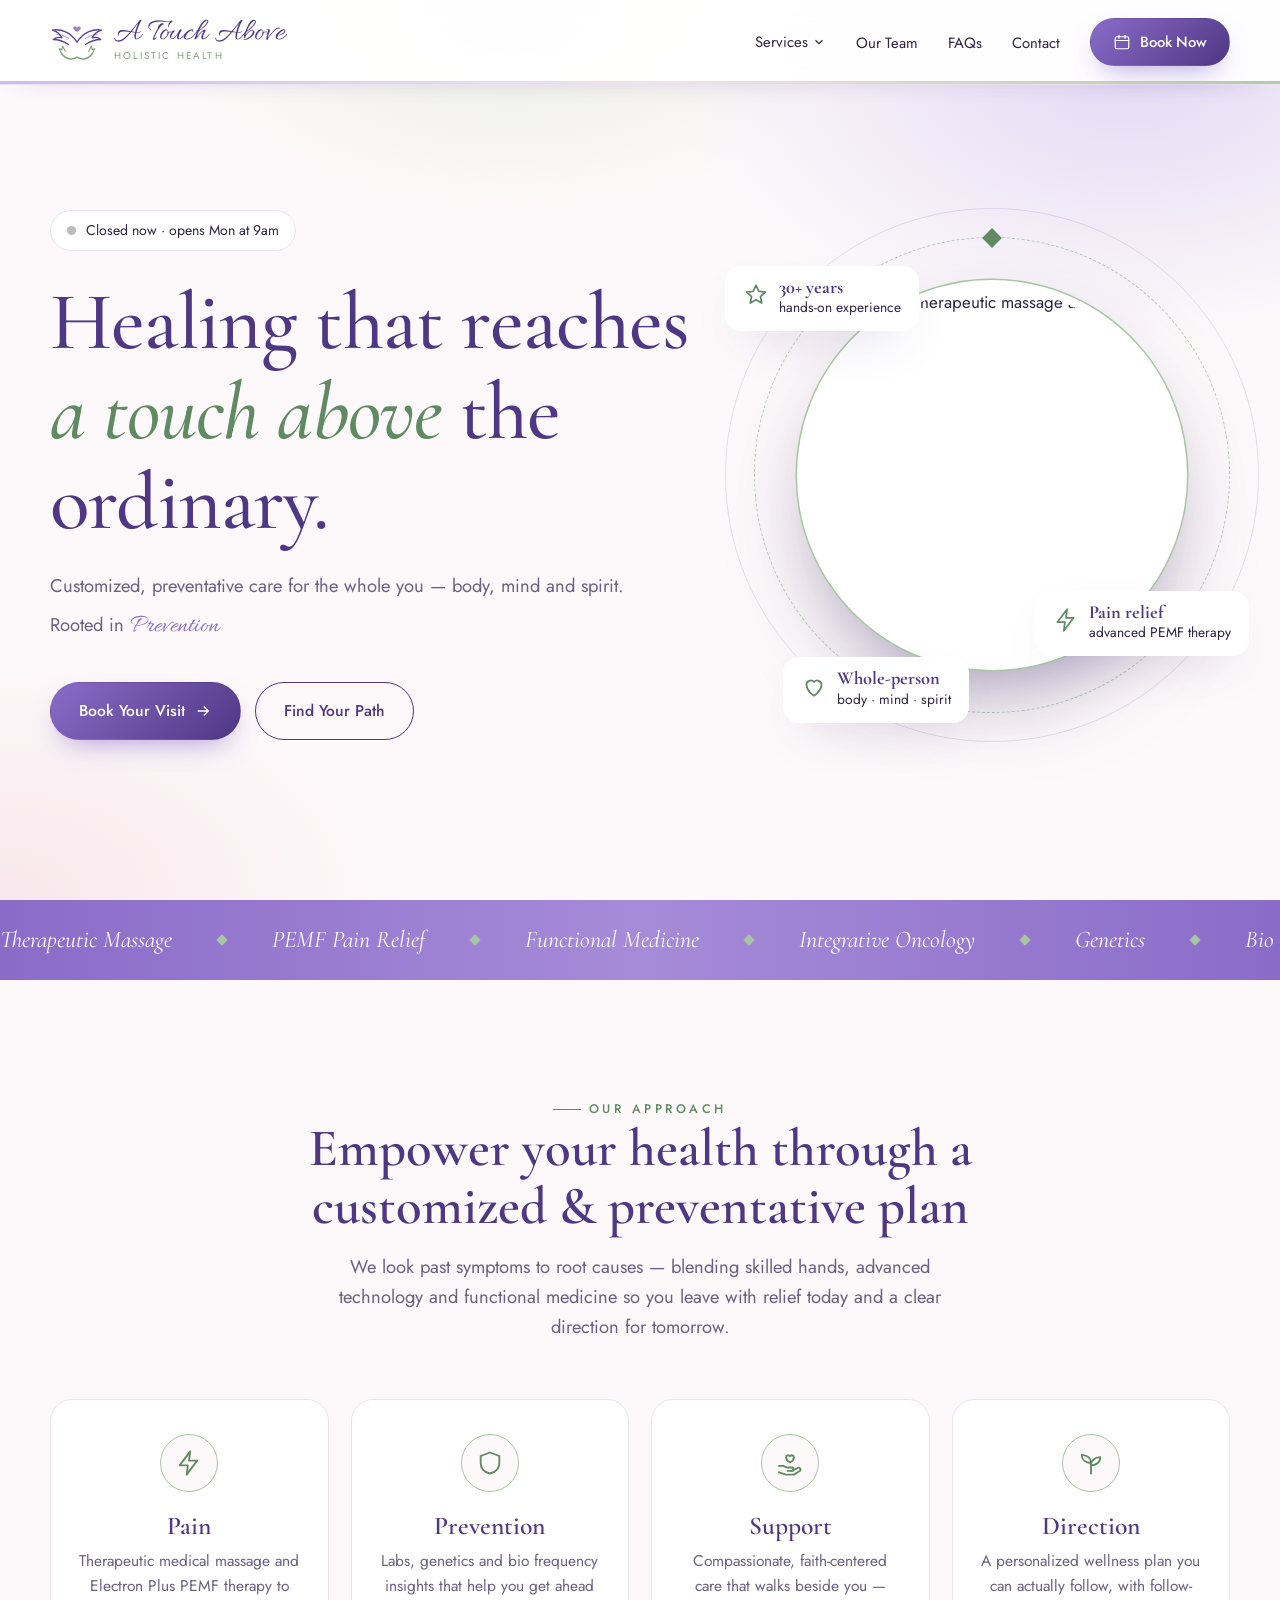
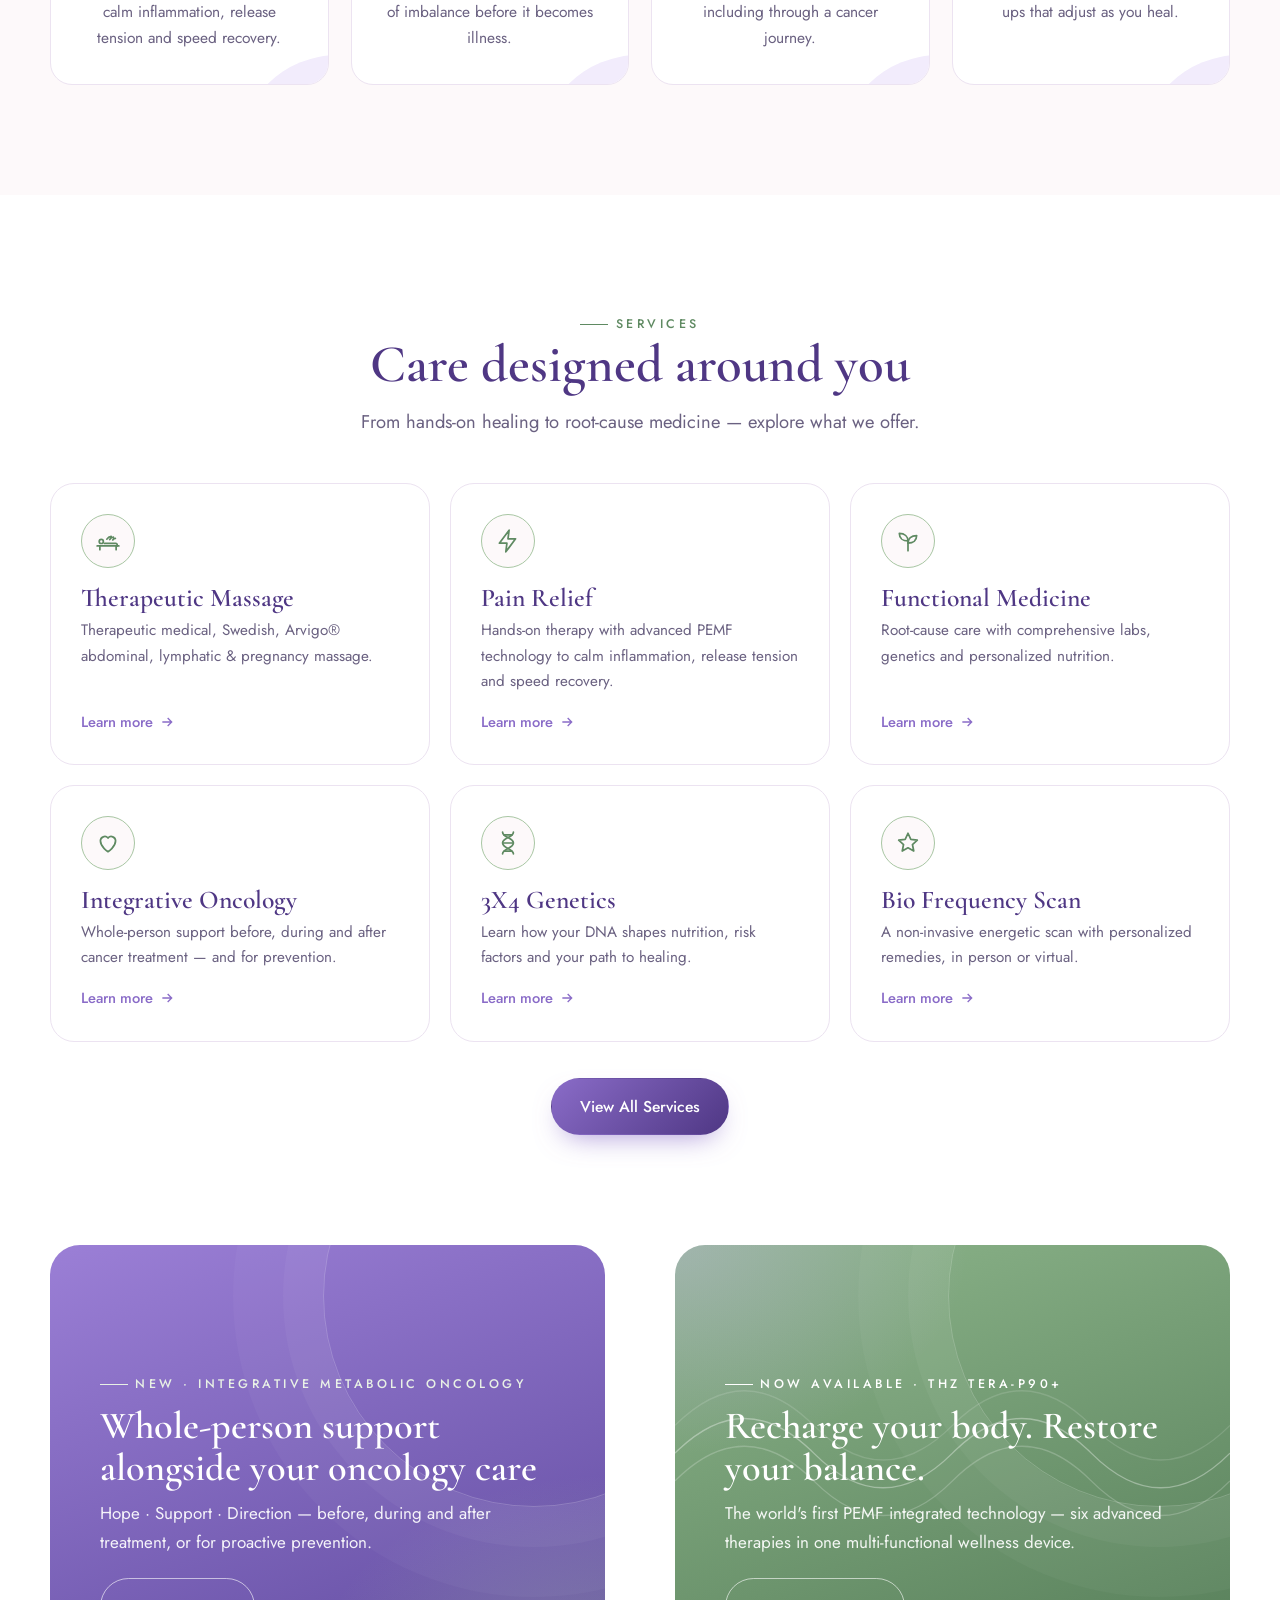
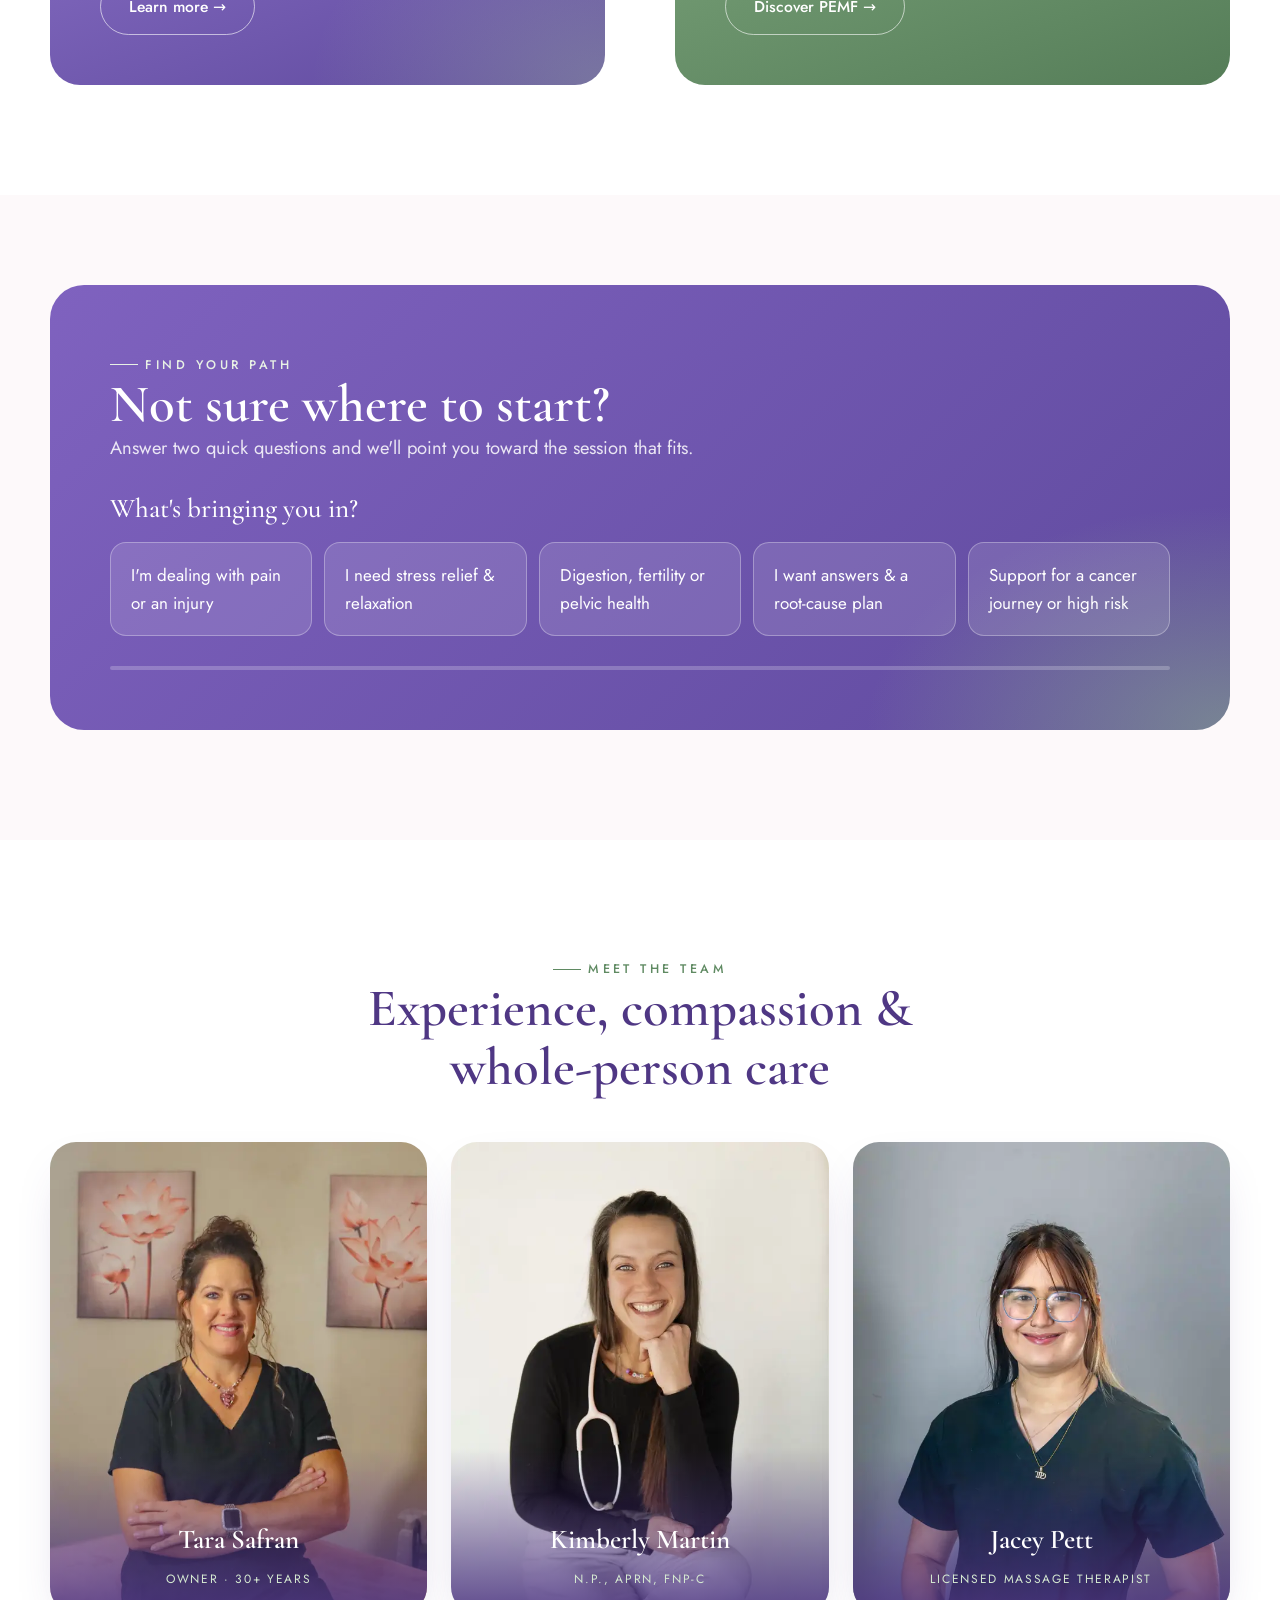
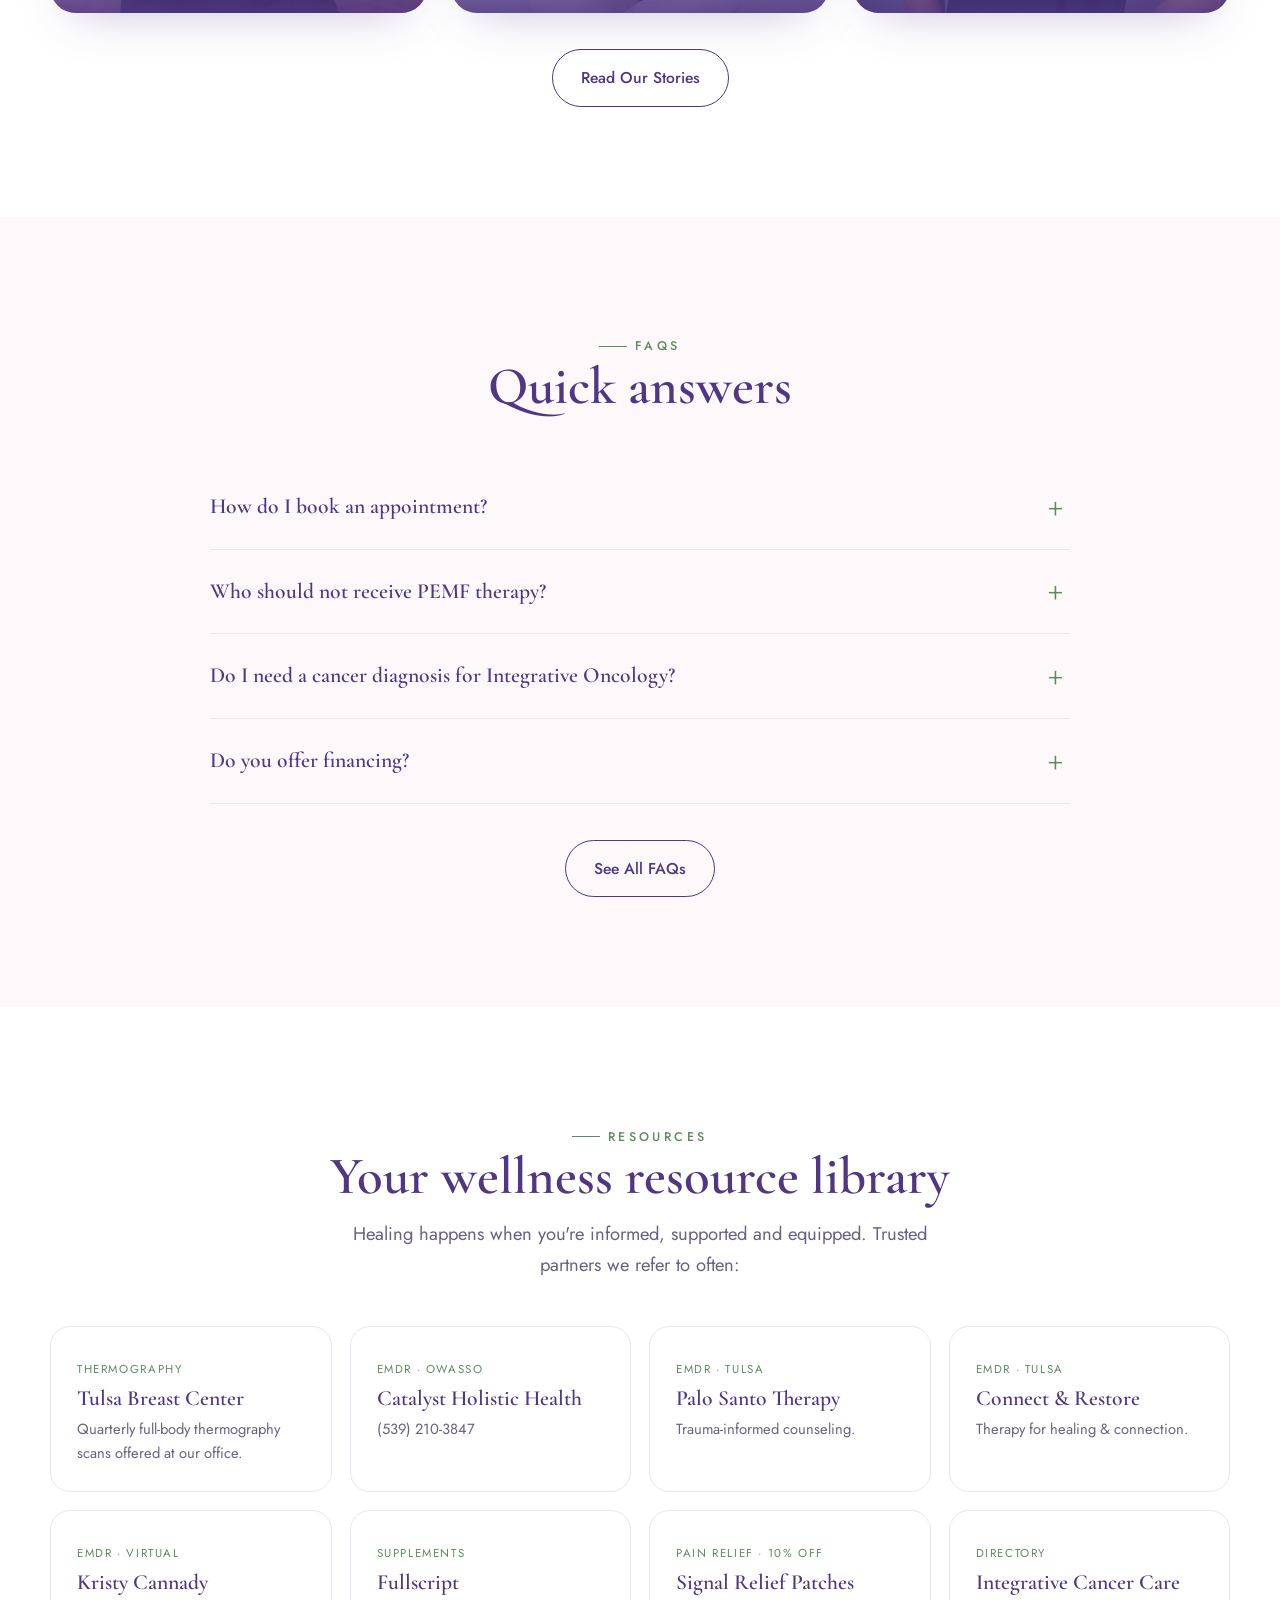
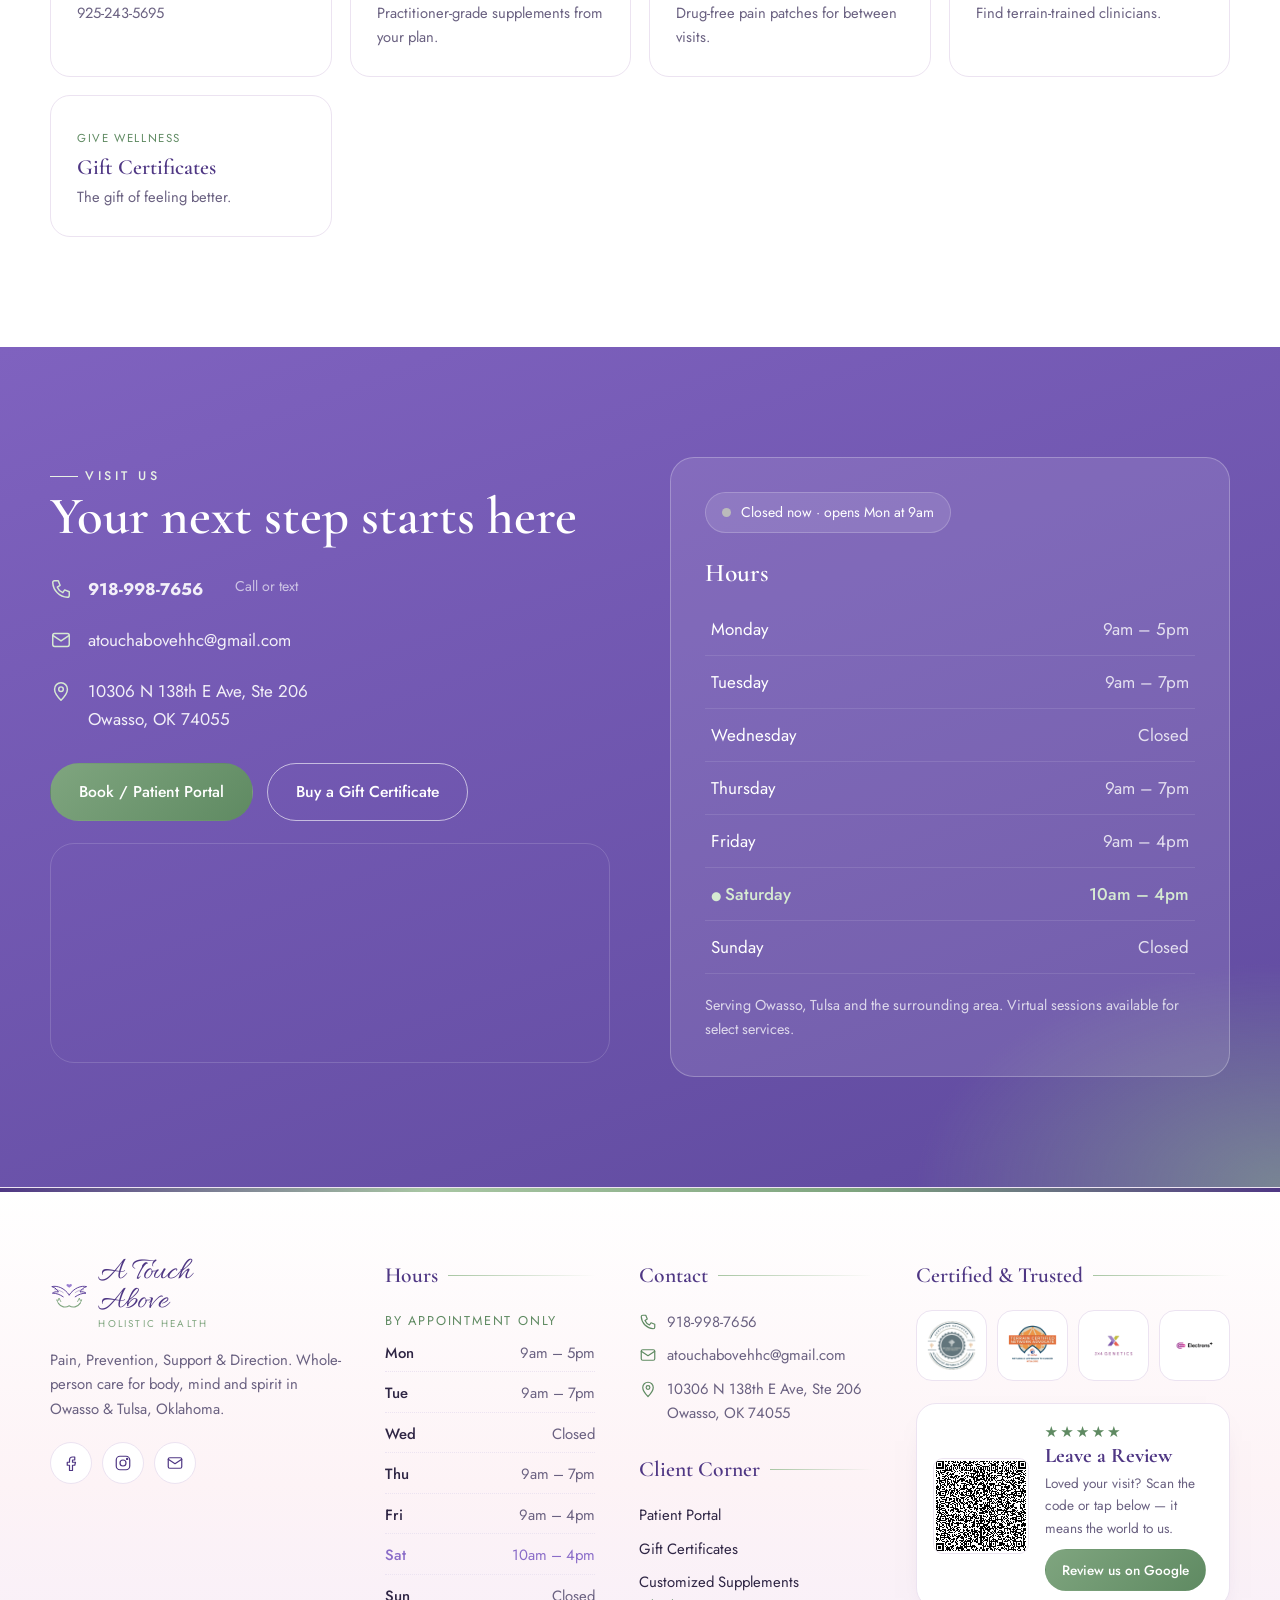
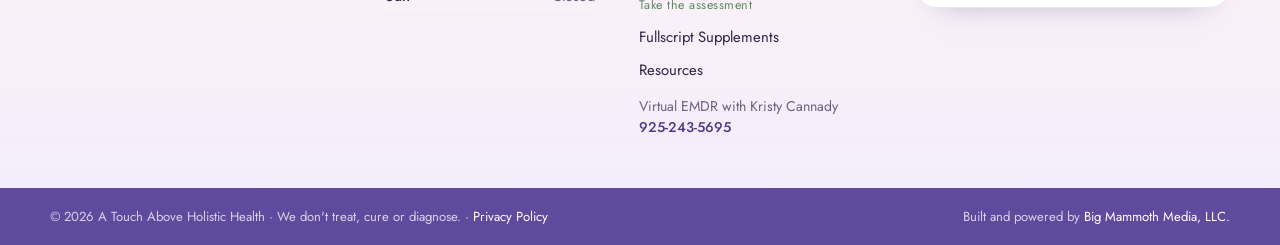
==== index.html @ edb7b2e3 "A Touch Above Holistic Health — final site Co-Authored-By: Claude Opus 5.5 <noreply@anthropic.com> C" ====
<!doctype html>
<html lang="en">
<head>
<meta charset="utf-8"><meta name="viewport" content="width=device-width,initial-scale=1">
<title>A Touch Above Holistic Health | Owasso &amp; Tulsa, OK</title>
<meta name="description" content="Therapeutic &amp; medical massage, PEMF pain relief, functional medicine, genetics and integrative metabolic oncology in Owasso, Oklahoma.">
<link rel="icon" href="data:image/svg+xml,<svg xmlns='http://www.w3.org/2000/svg' viewBox='0 0 24 24'><path d='M12 20s-7-4.4-7-10a4 4 0 0 1 7-2.6A4 4 0 0 1 19 10c0 5.6-7 10-7 10Z' fill='%235b3f99'/></svg>">
<link rel="preconnect" href="https://fonts.googleapis.com"><link rel="preconnect" href="https://fonts.gstatic.com" crossorigin>
<link href="https://fonts.googleapis.com/css2?family=Allura&family=Cormorant+Garamond:ital,wght@0,500;0,600;1,500&family=Jost:wght@300;400;500&display=swap" rel="stylesheet">
<link rel="stylesheet" href="styles.css">
<link rel="stylesheet" href="v3.css">
<link rel="stylesheet" href="v4.css">
<link rel="stylesheet" href="v5.css">
</head>
<body data-page="home">
<div id="nav"></div>
<header class="hero">
  <div class="wrap hero-grid">
    <div>
      <div class="status reveal"><i></i><span>Checking hours…</span></div>
      <h1 class="reveal d1">Healing that reaches <em>a touch above</em> the ordinary.</h1>
      <p class="lead reveal d2">Customized, preventative care for the whole you — body, mind and spirit. <span class="rooted">Rooted in <span class="rotator" data-words="Pain relief|Prevention|Support|Direction|Hope|Faith">Pain relief</span></span></p>
      <div class="cta-row reveal d3">
        <a class="btn btn-primary" href="https://blvd.app/@atouchaboveholistichealth/login" target="_blank" rel="noopener">Book Your Visit <svg viewBox="0 0 24 24" fill="none" stroke="currentColor" stroke-width="1.8"><path d="M5 12h14M13 6l6 6-6 6"/></svg></a>
        <a class="btn btn-ghost" href="#finder">Find Your Path</a>
      </div>
    </div>
    <div class="orb-stage reveal d2">
      <div class="ring r2"></div><div class="ring"><b></b></div>
      <div class="orb photo"><img src="https://atouchabovehhc.com/wp-content/uploads/2025/09/7-768x830.png" alt="Tara giving a therapeutic massage at A Touch Above" fetchpriority="high"></div>
      <div class="chip-float cf1"><span data-i="star"></span><div><strong>30+ years</strong>hands-on experience</div></div>
      <div class="chip-float cf2"><span data-i="bolt"></span><div><strong>Pain relief</strong>advanced PEMF therapy</div></div>
      <div class="chip-float cf3"><span data-i="heart"></span><div><strong>Whole-person</strong>body · mind · spirit</div></div>
    </div>
  </div>
</header>

<div class="marquee" aria-hidden="true"><div>
  <span>Therapeutic Massage</span><span>PEMF Pain Relief</span><span>Functional Medicine</span><span>Integrative Oncology</span><span>Genetics</span><span>Bio Frequency Scans</span><span>Home PEMF Device</span><span>Customized Nutrition</span>
  <span>Therapeutic Massage</span><span>PEMF Pain Relief</span><span>Functional Medicine</span><span>Integrative Oncology</span><span>Genetics</span><span>Bio Frequency Scans</span><span>Home PEMF Device</span><span>Customized Nutrition</span>
</div></div>

<section id="approach">
  <div class="wrap center">
    <span class="eyebrow reveal">Our Approach</span>
    <h2 class="reveal">Empower your health through a<br>customized &amp; preventative plan</h2>
    <p class="lead reveal" style="margin-top:16px">We look past symptoms to root causes — blending skilled hands, advanced technology and functional medicine so you leave with relief today and a clear direction for tomorrow.</p>
    <div class="pillars">
      <div class="pillar reveal"><div class="ico" data-i="bolt"></div><h3>Pain</h3><p>Therapeutic medical massage and Electron Plus PEMF therapy to calm inflammation, release tension and speed recovery.</p></div>
      <div class="pillar reveal d1"><div class="ico" data-i="shield"></div><h3>Prevention</h3><p>Labs, genetics and bio frequency insights that help you get ahead of imbalance before it becomes illness.</p></div>
      <div class="pillar reveal d2"><div class="ico" data-i="support"></div><h3>Support</h3><p>Compassionate, faith-centered care that walks beside you — including through a cancer journey.</p></div>
      <div class="pillar reveal d3"><div class="ico" data-i="sprout"></div><h3>Direction</h3><p>A personalized wellness plan you can actually follow, with follow-ups that adjust as you heal.</p></div>
    </div>
  </div>
</section>

<section class="services" id="services">
  <div class="wrap">
    <div class="center">
      <span class="eyebrow reveal">Services</span>
      <h2 class="reveal">Care designed around you</h2>
      <p class="lead reveal" style="margin-top:14px">From hands-on healing to root-cause medicine — explore what we offer.</p>
    </div>
    <div class="snip-grid">
      <a class="snip reveal" href="services.html#massage"><div class="ico" data-i="massage"></div><h3>Therapeutic Massage</h3><p>Therapeutic medical, Swedish, Arvigo® abdominal, lymphatic &amp; pregnancy massage.</p><span class="more-link">Learn more <svg viewBox="0 0 24 24" fill="none" stroke="currentColor" stroke-width="2"><path d="M5 12h14M13 6l6 6-6 6"/></svg></span></a>
      <a class="snip reveal d1" href="services.html#pain"><div class="ico" data-i="bolt"></div><h3>Pain Relief</h3><p>Hands-on therapy with advanced PEMF technology to calm inflammation, release tension and speed recovery.</p><span class="more-link">Learn more <svg viewBox="0 0 24 24" fill="none" stroke="currentColor" stroke-width="2"><path d="M5 12h14M13 6l6 6-6 6"/></svg></span></a>
      <a class="snip reveal d2" href="functional-medicine.html"><div class="ico" data-i="sprout"></div><h3>Functional Medicine</h3><p>Root-cause care with comprehensive labs, genetics and personalized nutrition.</p><span class="more-link">Learn more <svg viewBox="0 0 24 24" fill="none" stroke="currentColor" stroke-width="2"><path d="M5 12h14M13 6l6 6-6 6"/></svg></span></a>
      <a class="snip reveal" href="oncology.html"><div class="ico" data-i="heart"></div><h3>Integrative Oncology</h3><p>Whole-person support before, during and after cancer treatment — and for prevention.</p><span class="more-link">Learn more <svg viewBox="0 0 24 24" fill="none" stroke="currentColor" stroke-width="2"><path d="M5 12h14M13 6l6 6-6 6"/></svg></span></a>
      <a class="snip reveal d1" href="services.html#genetics"><div class="ico" data-i="dna"></div><h3>3X4 Genetics</h3><p>Learn how your DNA shapes nutrition, risk factors and your path to healing.</p><span class="more-link">Learn more <svg viewBox="0 0 24 24" fill="none" stroke="currentColor" stroke-width="2"><path d="M5 12h14M13 6l6 6-6 6"/></svg></span></a>
      <a class="snip reveal d2" href="services.html#scan"><div class="ico" data-i="star"></div><h3>Bio Frequency Scan</h3><p>A non-invasive energetic scan with personalized remedies, in person or virtual.</p><span class="more-link">Learn more <svg viewBox="0 0 24 24" fill="none" stroke="currentColor" stroke-width="2"><path d="M5 12h14M13 6l6 6-6 6"/></svg></span></a>
    </div>
    <div class="see-all reveal"><a class="btn btn-primary" href="services.html">View All Services</a></div>
  </div>
</section>

<section style="padding-top:0;background:#fff">
  <div class="wrap feature">
    <a href="oncology.html" class="feature-card fc-onc reveal" style="text-decoration:none">
      <span class="eyebrow">New · Integrative Metabolic Oncology</span>
      <h3>Whole-person support alongside your oncology care</h3>
      <p>Hope · Support · Direction — before, during and after treatment, or for proactive prevention.</p>
      <span class="btn btn-light" style="margin-top:22px;align-self:flex-start">Learn more →</span>
    </a>
    <a href="pemf.html" class="feature-card fc-pemf reveal d1" style="text-decoration:none">
      <svg class="waves" viewBox="0 0 400 300" preserveAspectRatio="none"><g fill="none" stroke="#fff" stroke-width="1"><path d="M0 150 Q50 100 100 150 T200 150 T300 150 T400 150"/><path d="M0 170 Q50 120 100 170 T200 170 T300 170 T400 170" opacity=".6"/><path d="M0 130 Q50 80 100 130 T200 130 T300 130 T400 130" opacity=".4"/></g></svg>
      <span class="eyebrow">Now Available · THz Tera-P90+</span>
      <h3>Recharge your body. Restore your balance.</h3>
      <p>The world's first PEMF integrated technology — six advanced therapies in one multi-functional wellness device.</p>
      <span class="btn btn-light" style="margin-top:22px;align-self:flex-start">Discover PEMF →</span>
    </a>
  </div>
</section>

<section id="finder" class="finder">
  <div class="wrap">
    <div class="quiz reveal" id="quiz">
      <span class="eyebrow" style="color:var(--gold-2)">Find Your Path</span>
      <h2>Not sure where to start?</h2>
      <p class="lead">Answer two quick questions and we'll point you toward the session that fits.</p>
      <div class="qstep active">
        <h4>What's bringing you in?</h4>
        <div class="qopts">
          <button class="qopt" data-v="pain">I'm dealing with pain or an injury</button>
          <button class="qopt" data-v="relax">I need stress relief &amp; relaxation</button>
          <button class="qopt" data-v="digest">Digestion, fertility or pelvic health</button>
          <button class="qopt" data-v="root">I want answers &amp; a root-cause plan</button>
          <button class="qopt" data-v="onc">Support for a cancer journey or high risk</button>
        </div>
      </div>
      <div class="qstep">
        <h4>Have you visited A Touch Above before?</h4>
        <div class="qopts">
          <button class="qopt" data-v="new">No — I'm new here</button>
          <button class="qopt" data-v="return">Yes — I'm a returning client</button>
        </div>
      </div>
      <div class="qstep">
        <div class="result">
          <span class="eyebrow">We recommend</span>
          <h4 style="font-family:var(--serif);font-size:2rem;margin:8px 0 10px"></h4>
          <p></p>
          <div class="cta-row">
            <a class="btn btn-primary go" href="services.html">See details</a>
            <a class="btn btn-ghost" href="tel:9189987656">Call or text 918-998-7656</a>
            <button class="btn restart" style="background:none;color:var(--muted)">Start over</button>
          </div>
        </div>
      </div>
      <div class="qbar"><i></i></div>
    </div>
  </div>
</section>

<section id="team" style="background:#fff">
  <div class="wrap center">
    <span class="eyebrow reveal">Meet the Team</span>
    <h2 class="reveal">Experience, compassion &amp;<br>whole-person care</h2>
    <div class="team-snip">
      <a class="tcard reveal" href="team.html#tara"><img src="img/tara.webp" alt="Tara Safran"><div class="cap"><b>Tara Safran</b><span>Owner · 30+ years</span></div></a>
      <a class="tcard reveal d1" href="team.html#kim"><img src="img/kim.webp" alt="Kimberly Martin"><div class="cap"><b>Kimberly Martin</b><span>N.P., APRN, FNP-C</span></div></a>
      <a class="tcard reveal d2" href="team.html#jacey"><img src="img/jacey.webp" alt="Jacey Pett"><div class="cap"><b>Jacey Pett</b><span>Licensed Massage Therapist</span></div></a>
    </div>
    <div class="see-all reveal"><a class="btn btn-ghost" href="team.html">Read Our Stories</a></div>
  </div>
</section>

<section id="faq">
  <div class="wrap">
    <div class="center">
      <span class="eyebrow reveal">FAQs</span>
      <h2 class="reveal">Quick answers</h2>
    </div>
    <div class="faq reveal">
      <div class="qa"><button>How do I book an appointment?</button><div class="ans"><p>Book online any time through our patient portal using any "Book Now" button, or call or text us at 918-998-7656. We're by appointment only.</p></div></div>
      <div class="qa"><button>Who should not receive PEMF therapy?</button><div class="ans"><p>PEMF is not recommended during pregnancy or for anyone with a pacemaker, brain stent or other implanted electronic device.</p></div></div>
      <div class="qa"><button>Do I need a cancer diagnosis for Integrative Oncology?</button><div class="ans"><p>No — our services may also be appropriate if you have a family history, genetic concerns, a previous diagnosis or simply want to be proactive.</p></div></div>
      <div class="qa"><button>Do you offer financing?</button><div class="ans"><p>Yes. Flexible financing is available through Cherry, with a soft credit check that won't impact your credit score.</p></div></div>
    </div>
    <div class="see-all reveal"><a class="btn btn-ghost" href="faq.html">See All FAQs</a></div>
  </div>
</section>

<section id="resources" style="background:#fff">
  <div class="wrap">
    <div class="center">
      <span class="eyebrow reveal">Resources</span>
      <h2 class="reveal">Your wellness resource library</h2>
      <p class="lead reveal" style="margin-top:14px">Healing happens when you're informed, supported and equipped. Trusted partners we refer to often:</p>
    </div>
    <div class="res-grid">
      <a class="res reveal" href="https://tulsabreastcenter.com/" target="_blank" rel="noopener"><small>Thermography</small><h4>Tulsa Breast Center</h4><p>Quarterly full-body thermography scans offered at our office.</p></a>
      <a class="res reveal d1" href="https://catalystholistichealthllc.com/" target="_blank" rel="noopener"><small>EMDR · Owasso</small><h4>Catalyst Holistic Health</h4><p>(539) 210-3847</p></a>
      <a class="res reveal d2" href="https://palosantotherapy.com/" target="_blank" rel="noopener"><small>EMDR · Tulsa</small><h4>Palo Santo Therapy</h4><p>Trauma-informed counseling.</p></a>
      <a class="res reveal" href="https://connectandrestore.com/" target="_blank" rel="noopener"><small>EMDR · Tulsa</small><h4>Connect &amp; Restore</h4><p>Therapy for healing &amp; connection.</p></a>
      <a class="res reveal d1" href="tel:9252435695"><small>EMDR · Virtual</small><h4>Kristy Cannady</h4><p>925-243-5695</p></a>
      <a class="res reveal d1" href="https://us.fullscript.com/login" target="_blank" rel="noopener"><small>Supplements</small><h4>Fullscript</h4><p>Practitioner-grade supplements from your plan.</p></a>
      <a class="res reveal d2" href="https://lddy.no/1nako" target="_blank" rel="noopener"><small>Pain relief · 10% off</small><h4>Signal Relief Patches</h4><p>Drug-free pain patches for between visits.</p></a>
      <a class="res reveal" href="https://my.terrain.network/community/card-grid?tab=2" target="_blank" rel="noopener"><small>Directory</small><h4>Integrative Cancer Care</h4><p>Find terrain-trained clinicians.</p></a>
      <a class="res reveal d1" href="https://app.squareup.com/gift/JHPM2FRCNE1VS/order" target="_blank" rel="noopener"><small>Give wellness</small><h4>Gift Certificates</h4><p>The gift of feeling better.</p></a>
    </div>
  </div>
</section>

<section class="contact" id="contact">
  <div class="wrap contact-grid">
    <div class="reveal">
      <span class="eyebrow" style="color:var(--gold-2)">Visit Us</span>
      <h2>Your next step starts here</h2>
      <div class="cinfo">
        <a href="tel:9189987656"><span data-i="phone"></span><div><b>918-998-7656</b><br><small style="opacity:.7">Call or text</small></div></a>
        <a href="mailto:atouchabovehhc@gmail.com"><span data-i="mail"></span>atouchabovehhc@gmail.com</a>
        <a href="https://maps.google.com/?q=10306+N+138th+E+Ave+Ste+206+Owasso+OK+74055" target="_blank" rel="noopener"><span data-i="pin"></span>10306 N 138th E Ave, Ste 206<br>Owasso, OK 74055</a>
      </div>
      <div class="cta-row">
        <a class="btn btn-gold" href="https://blvd.app/@atouchaboveholistichealth/login" target="_blank" rel="noopener">Book / Patient Portal</a>
        <a class="btn btn-light" href="https://app.squareup.com/gift/JHPM2FRCNE1VS/order" target="_blank" rel="noopener">Buy a Gift Certificate</a>
      </div>
      <div class="map"><iframe loading="lazy" title="Map" src="https://www.google.com/maps?q=10306+N+138th+E+Ave+Ste+206+Owasso+OK+74055&output=embed"></iframe></div>
    </div>
    <div class="hours reveal d1">
      <div class="status" style="background:rgba(255,255,255,.1);border-color:rgba(255,255,255,.2);color:#fff;box-shadow:none"><i></i><span></span></div>
      <h3>Hours</h3>
      <table>
        <tr data-d="1"><td>Monday</td><td>9am – 5pm</td></tr>
        <tr data-d="2"><td>Tuesday</td><td>9am – 7pm</td></tr>
        <tr data-d="3"><td>Wednesday</td><td>Closed</td></tr>
        <tr data-d="4"><td>Thursday</td><td>9am – 7pm</td></tr>
        <tr data-d="5"><td>Friday</td><td>9am – 4pm</td></tr>
        <tr data-d="6"><td>Saturday</td><td>10am – 4pm</td></tr>
        <tr data-d="0"><td>Sunday</td><td>Closed</td></tr>
      </table>
      <p style="margin-top:20px;opacity:.75;font-size:.9rem">Serving Owasso, Tulsa and the surrounding area. Virtual sessions available for select services.</p>
    </div>
  </div>
</section>

<div id="footer"></div>
<script src="main.js"></script>
</body>
</html>
---- styles.css ----
:root{
  --plum:#3a2766; --plum-2:#5b3f99; --lav:#b9a6e3; --lav-soft:#efe9fa;
  --gold:#b98a3e; --gold-2:#d9b56f; --sage:#7fa57f; --sage-soft:#e6efe4;
  --cream:#fbf8f2; --ink:#2b2340; --muted:#6b6380; --line:#e7e0ef; --white:#fff;
  --r:22px; --shadow:0 20px 50px -24px rgba(58,39,102,.35);
  --serif:"Cormorant Garamond",Georgia,serif; --sans:"Jost",system-ui,sans-serif; --script:"Allura",cursive;
}
*{box-sizing:border-box;margin:0;padding:0}
html{scroll-behavior:smooth}
body{font-family:var(--sans);color:var(--ink);background:var(--cream);line-height:1.65;font-size:17px;overflow-x:hidden}
img{max-width:100%;display:block}
a{color:inherit}
.wrap{width:min(1180px,100% - 40px);margin-inline:auto}
h1,h2,h3,h4{font-family:var(--serif);font-weight:600;color:var(--plum);line-height:1.1}
h2{font-size:clamp(2.1rem,4.4vw,3.3rem)}
h3{font-size:1.6rem}
.eyebrow{font-size:.78rem;letter-spacing:.28em;text-transform:uppercase;color:var(--gold);font-weight:500;display:inline-flex;gap:.6em;align-items:center}
.eyebrow::before{content:"";width:28px;height:1px;background:var(--gold)}
.script{font-family:var(--script);font-weight:400;color:var(--plum-2);font-size:clamp(2.2rem,4vw,3.2rem);line-height:1}
.lead{font-size:1.15rem;color:var(--muted);max-width:640px}
.center{text-align:center}.center .lead{margin-inline:auto}
section{padding:110px 0;position:relative}
.diamond{display:flex;align-items:center;gap:12px;justify-content:center;margin:18px auto;color:var(--gold)}
.diamond::before,.diamond::after{content:"";height:1px;width:70px;background:linear-gradient(90deg,transparent,var(--gold-2))}
.diamond::after{transform:scaleX(-1)}
.diamond span{width:9px;height:9px;background:var(--gold);transform:rotate(45deg)}

/* buttons */
.btn{display:inline-flex;align-items:center;gap:.6em;padding:15px 28px;border-radius:999px;font-weight:500;text-decoration:none;font-size:.98rem;border:1.5px solid transparent;cursor:pointer;transition:.35s cubic-bezier(.2,.8,.2,1);font-family:var(--sans)}
.btn-primary{background:linear-gradient(135deg,var(--plum),var(--plum-2));color:#fff;box-shadow:0 12px 28px -12px rgba(91,63,153,.7)}
.btn-primary:hover{transform:translateY(-3px);box-shadow:0 18px 34px -12px rgba(91,63,153,.8)}
.btn-gold{background:linear-gradient(135deg,var(--gold),var(--gold-2));color:#fff}
.btn-gold:hover{transform:translateY(-3px)}
.btn-ghost{border-color:var(--plum);color:var(--plum);background:transparent}
.btn-ghost:hover{background:var(--plum);color:#fff}
.btn-light{border-color:rgba(255,255,255,.6);color:#fff}
.btn-light:hover{background:#fff;color:var(--plum)}
.btn svg{width:18px;height:18px}

/* nav */
.nav{position:fixed;inset:0 0 auto 0;z-index:50;transition:.4s}
.nav .wrap{display:flex;align-items:center;justify-content:space-between;height:84px;transition:.4s}
.nav.scrolled{background:rgba(251,248,242,.86);backdrop-filter:blur(14px);box-shadow:0 8px 30px -20px rgba(58,39,102,.4)}
.nav.scrolled .wrap{height:70px}
.brand{display:flex;align-items:center;gap:10px;text-decoration:none}
.brand svg{width:54px;height:44px}
.brand b{font-family:var(--script);font-weight:400;font-size:2rem;color:var(--plum);line-height:.9;display:block}
.brand small{display:block;font-size:.62rem;letter-spacing:.22em;text-transform:uppercase;color:var(--sage)}
.links{display:flex;gap:30px;align-items:center;list-style:none}
.links a{text-decoration:none;font-size:.93rem;position:relative;padding:6px 0}
.links a:not(.btn)::after{content:"";position:absolute;left:0;bottom:0;height:1.5px;width:100%;background:var(--gold);transform:scaleX(0);transform-origin:right;transition:transform .35s}
.links a:not(.btn):hover::after,.links a.active::after{transform:scaleX(1);transform-origin:left}
.links .btn{padding:11px 22px}
.burger{display:none;background:none;border:0;width:44px;height:44px;cursor:pointer;position:relative}
.burger span{position:absolute;left:10px;right:10px;height:2px;background:var(--plum);transition:.3s}
.burger span:nth-child(1){top:15px}.burger span:nth-child(2){top:21px}.burger span:nth-child(3){top:27px}
.nav.open .burger span:nth-child(1){top:21px;transform:rotate(45deg)}
.nav.open .burger span:nth-child(2){opacity:0}
.nav.open .burger span:nth-child(3){top:21px;transform:rotate(-45deg)}
@media(max-width:960px){
  .burger{display:block}
  .links{position:fixed;inset:70px 0 auto 0;flex-direction:column;background:var(--cream);padding:24px 20px 34px;gap:14px;box-shadow:0 30px 40px -30px rgba(0,0,0,.3);transform:translateY(-130%);transition:.45s;z-index:-1}
  .nav.open .links{transform:none}
  .nav.open{background:var(--cream)}
}

/* hero */
.hero{min-height:100vh;display:flex;align-items:center;padding:140px 0 90px;overflow:hidden;background:
 radial-gradient(1000px 600px at 85% 10%,rgba(185,166,227,.45),transparent 60%),
 radial-gradient(700px 500px at 0% 90%,rgba(127,165,127,.22),transparent 60%),
 radial-gradient(500px 400px at 50% 50%,rgba(217,181,111,.15),transparent 70%),var(--cream)}
.hero-grid{display:grid;grid-template-columns:1.15fr .85fr;gap:60px;align-items:center}
.hero h1{font-size:clamp(2.8rem,6.4vw,5.4rem);font-weight:500;letter-spacing:-.01em}
.hero h1 em{font-style:italic;color:var(--gold)}
.hero .lead{margin:24px 0 34px}
.rotator{display:inline-block;color:var(--plum-2);font-family:var(--script);font-size:1.4em;min-width:5ch;transition:opacity .4s,transform .4s}
.rotator.out{opacity:0;transform:translateY(10px)}
.cta-row{display:flex;gap:14px;flex-wrap:wrap}
.status{display:inline-flex;align-items:center;gap:10px;background:#fff;border:1px solid var(--line);padding:8px 16px;border-radius:999px;font-size:.88rem;margin-bottom:26px;box-shadow:var(--shadow)}
.status i{width:9px;height:9px;border-radius:50%;background:#bbb;position:relative}
.status.open i{background:#4caf6a}
.status.open i::after{content:"";position:absolute;inset:-5px;border-radius:50%;border:2px solid #4caf6a;animation:ping 1.8s infinite}
@keyframes ping{from{opacity:1;transform:scale(.5)}to{opacity:0;transform:scale(1.6)}}
.orb-stage{position:relative;aspect-ratio:1;max-width:480px;margin-left:auto;width:100%}
.orb{position:absolute;inset:8%;border-radius:50%;background:radial-gradient(circle at 35% 30%,#fff,var(--lav-soft) 40%,var(--lav) 100%);box-shadow:inset -30px -40px 80px rgba(91,63,153,.25),0 40px 90px -30px rgba(58,39,102,.5);display:grid;place-items:center;animation:float 7s ease-in-out infinite}
.orb svg{width:62%}
.ring{position:absolute;inset:0;border-radius:50%;border:1px dashed rgba(185,138,62,.5);animation:spin 60s linear infinite}
.ring.r2{inset:-6%;border:1px solid rgba(91,63,153,.15);animation-duration:90s;animation-direction:reverse}
.ring b{position:absolute;width:14px;height:14px;background:var(--gold);transform:rotate(45deg);top:-7px;left:calc(50% - 7px)}
.chip-float{position:absolute;background:#fff;padding:12px 18px;border-radius:16px;box-shadow:var(--shadow);font-size:.86rem;display:flex;gap:10px;align-items:center;animation:float 6s ease-in-out infinite}
.chip-float svg{width:26px;height:26px;color:var(--gold)}
.chip-float strong{display:block;font-family:var(--serif);font-size:1.15rem;color:var(--plum);line-height:1}
.cf1{top:6%;left:-6%}.cf2{bottom:12%;right:-4%;animation-delay:-2s}.cf3{bottom:-2%;left:6%;animation-delay:-4s}
@keyframes float{50%{transform:translateY(-14px)}}
@keyframes spin{to{transform:rotate(360deg)}}
@media(max-width:900px){.hero-grid{grid-template-columns:1fr}.orb-stage{max-width:360px;margin:20px auto 0}.cf1{left:0}.cf2{right:0}}

/* pillars marquee */
.marquee{background:var(--plum);color:#fff;padding:20px 0;overflow:hidden;white-space:nowrap}
.marquee div{display:inline-flex;gap:46px;animation:marq 34s linear infinite;font-family:var(--serif);font-size:1.5rem;font-style:italic}
.marquee span{display:inline-flex;align-items:center;gap:46px}
.marquee span::after{content:"";width:8px;height:8px;background:var(--gold-2);transform:rotate(45deg)}
@keyframes marq{to{transform:translateX(-50%)}}

/* pillars */
.pillars{display:grid;grid-template-columns:repeat(4,1fr);gap:22px;margin-top:56px}
.pillar{background:#fff;border-radius:var(--r);padding:34px 28px;border:1px solid var(--line);transition:.4s;position:relative;overflow:hidden}
.pillar::before{content:"";position:absolute;inset:auto -40% -60% auto;width:200px;height:200px;border-radius:50%;background:var(--lav-soft);transition:.5s;z-index:0}
.pillar:hover{transform:translateY(-8px);box-shadow:var(--shadow)}
.pillar:hover::before{transform:scale(2.6)}
.pillar>*{position:relative;z-index:1}
.pillar .ico{width:58px;height:58px;border-radius:50%;display:grid;place-items:center;background:var(--cream);border:1px solid var(--gold-2);color:var(--gold);margin-bottom:20px}
.pillar .ico svg{width:28px;height:28px}
.pillar h3{margin-bottom:8px}
.pillar p{color:var(--muted);font-size:.97rem}
@media(max-width:900px){.pillars{grid-template-columns:1fr 1fr}}
@media(max-width:560px){.pillars{grid-template-columns:1fr}}

/* services tabs */
.services{background:#fff}
.tabs{display:flex;flex-wrap:wrap;gap:10px;justify-content:center;margin:46px 0 36px}
.tab{border:1px solid var(--line);background:var(--cream);padding:11px 20px;border-radius:999px;cursor:pointer;font:inherit;font-size:.92rem;color:var(--ink);transition:.3s}
.tab:hover{border-color:var(--plum-2)}
.tab.active{background:var(--plum);color:#fff;border-color:var(--plum)}
.panel{display:none;background:var(--cream);border-radius:28px;padding:50px;border:1px solid var(--line)}
.panel.active{display:block;animation:fadeUp .5s ease}
.panel-head{display:grid;grid-template-columns:1.1fr .9fr;gap:40px;align-items:start;margin-bottom:28px}
.panel-head .checks{margin:0}
.panel .opts{grid-template-columns:1fr 1fr}
.panel-foot{margin-top:28px;padding-top:26px;border-top:1px dashed var(--gold-2);display:flex;align-items:center;justify-content:space-between;gap:20px;flex-wrap:wrap}
.panel-foot p{margin:0;font-family:var(--serif);font-size:1.3rem;color:var(--plum);font-style:italic}
@media(max-width:860px){.panel-head{grid-template-columns:1fr;gap:16px}.panel .opts{grid-template-columns:1fr}}
@keyframes fadeUp{from{opacity:0;transform:translateY(16px)}}
.panel h3{font-size:2.2rem;margin-bottom:12px}
.panel p{color:var(--muted);margin-bottom:16px}
.opts{display:grid;gap:12px}
.opt{background:#fff;border-radius:16px;padding:16px 20px;border:1px solid var(--line);display:flex;justify-content:space-between;gap:16px;align-items:center;transition:.3s}
.opt:hover{border-color:var(--gold-2);transform:translateX(4px)}
.opt b{font-weight:500;display:block}
.opt small{color:var(--muted);font-size:.86rem}
.opt .tag{font-size:.72rem;letter-spacing:.12em;text-transform:uppercase;color:var(--gold);white-space:nowrap}
.checks{list-style:none;display:grid;gap:8px;margin:14px 0 22px}
.checks li{padding-left:28px;position:relative}
.checks li::before{content:"";position:absolute;left:4px;top:.55em;width:10px;height:6px;border-left:2px solid var(--gold);border-bottom:2px solid var(--gold);transform:rotate(-45deg)}
.note{font-size:.85rem;background:var(--lav-soft);border-left:3px solid var(--plum-2);padding:12px 16px;border-radius:0 12px 12px 0;color:var(--plum)}
@media(max-width:860px){.panel{padding:30px 22px}}

/* feature split */
.feature{display:grid;grid-template-columns:1fr 1fr;gap:70px;align-items:center}
.feature-card{border-radius:30px;padding:50px;color:#fff;position:relative;overflow:hidden;min-height:440px;display:flex;flex-direction:column;justify-content:flex-end}
.fc-onc{background:linear-gradient(160deg,#4a3384 0%,#2d1f55 60%),var(--plum)}
.fc-pemf{background:linear-gradient(160deg,#c9a25b 0%,#8a6428 100%)}
.feature-card::before{content:"";position:absolute;width:420px;height:420px;border-radius:50%;border:1px solid rgba(255,255,255,.2);top:-160px;right:-140px;box-shadow:0 0 0 40px rgba(255,255,255,.04),0 0 0 90px rgba(255,255,255,.03)}
.feature-card h3{color:#fff;font-size:2.4rem;margin:10px 0}
.feature-card .script{color:#f3e7ff}
.feature-card p{opacity:.85}
.feature-card .eyebrow{color:var(--gold-2)}.feature-card .eyebrow::before{background:var(--gold-2)}
.fc-pemf .eyebrow{color:#fff}.fc-pemf .eyebrow::before{background:#fff}
.waves{position:absolute;inset:0;opacity:.35}
@media(max-width:900px){.feature{grid-template-columns:1fr;gap:40px}.feature-card{padding:34px;min-height:360px}}

/* quiz */
.quiz{background:linear-gradient(135deg,var(--plum) 0%,#24183f 100%);color:#fff;border-radius:34px;padding:60px;position:relative;overflow:hidden}
.quiz h2{color:#fff}
.quiz .lead{color:rgba(255,255,255,.75)}
.qstep{display:none;margin-top:30px}
.qstep.active{display:block;animation:fadeUp .5s}
.qstep h4{font-family:var(--serif);color:#fff;font-size:1.7rem;font-weight:500;margin-bottom:18px}
.qopts{display:grid;grid-template-columns:repeat(auto-fit,minmax(200px,1fr));gap:12px}
.qopt{background:rgba(255,255,255,.07);border:1px solid rgba(255,255,255,.2);color:#fff;padding:18px 20px;border-radius:16px;cursor:pointer;text-align:left;font:inherit;transition:.3s}
.qopt:hover{background:rgba(255,255,255,.16);border-color:var(--gold-2);transform:translateY(-3px)}
.qbar{height:4px;background:rgba(255,255,255,.15);border-radius:4px;margin-top:30px;overflow:hidden}
.qbar i{display:block;height:100%;width:0;background:var(--gold-2);transition:.5s}
.result{background:#fff;color:var(--ink);border-radius:22px;padding:30px}
.result h4{color:var(--plum)!important}
.result p{color:var(--muted);margin-bottom:18px}
@media(max-width:700px){.quiz{padding:36px 22px}}

/* team */
.team{display:grid;grid-template-columns:repeat(3,1fr);gap:26px;margin-top:56px}
.member{background:#fff;border-radius:26px;padding:34px 30px;border:1px solid var(--line);text-align:center;transition:.4s;display:flex;flex-direction:column}
.member:hover{box-shadow:var(--shadow);transform:translateY(-6px)}
.avatar{width:150px;height:150px;border-radius:50%;margin:0 auto 20px;padding:5px;background:conic-gradient(var(--gold-2),var(--lav),var(--sage),var(--gold-2));}
.avatar img,.avatar div{width:100%;height:100%;border-radius:50%;object-fit:cover;border:4px solid #fff;background:var(--lav-soft)}
.avatar div{display:grid;place-items:center;font-family:var(--script);font-size:3.4rem;color:var(--plum)}
.member h3{font-size:1.7rem}
.cred{font-size:.78rem;letter-spacing:.14em;text-transform:uppercase;color:var(--gold);margin:6px 0 14px}
.member p{color:var(--muted);font-size:.96rem}
.more{max-height:0;overflow:hidden;transition:max-height .5s ease;text-align:left}
.member.open .more{max-height:600px}
.more ul{margin:14px 0 0 18px;color:var(--muted);font-size:.93rem}
.toggle{margin-top:auto;padding-top:18px;background:none;border:0;color:var(--plum-2);font:inherit;font-weight:500;cursor:pointer;display:inline-flex;gap:6px;align-items:center;justify-content:center}
.toggle svg{width:16px;transition:.3s}
.member.open .toggle svg{transform:rotate(180deg)}
@media(max-width:900px){.team{grid-template-columns:1fr}}

/* stats */
.stats{display:grid;grid-template-columns:repeat(4,1fr);gap:20px;margin-top:60px}
.stat{text-align:center;padding:26px;border-right:1px solid var(--line)}
.stat:last-child{border:0}
.stat strong{font-family:var(--serif);font-size:3.4rem;color:var(--plum);display:block;line-height:1}
.stat span{color:var(--muted);font-size:.9rem}
@media(max-width:760px){.stats{grid-template-columns:1fr 1fr}.stat{border:0}}

/* mission */
.mission{background:var(--sage-soft)}
.mv{display:grid;grid-template-columns:1fr 1fr;gap:26px;margin-top:40px}
.mv div{background:#fff;padding:36px;border-radius:24px}
.mv h3{margin-bottom:10px}
@media(max-width:760px){.mv{grid-template-columns:1fr}}

/* faq */
.faq{max-width:860px;margin:50px auto 0}
.qa{border-bottom:1px solid var(--line)}
.qa button{width:100%;text-align:left;background:none;border:0;font:inherit;font-family:var(--serif);font-size:1.35rem;color:var(--plum);padding:24px 50px 24px 0;cursor:pointer;position:relative;font-weight:600}
.qa button::after{content:"+";position:absolute;right:6px;top:50%;transform:translateY(-50%);font-family:var(--sans);font-weight:300;font-size:1.8rem;color:var(--gold);transition:.3s}
.qa.open button::after{transform:translateY(-50%) rotate(45deg)}
.qa .ans{max-height:0;overflow:hidden;transition:max-height .45s ease;color:var(--muted)}
.qa .ans p{padding:0 0 24px}
.qa.open .ans{max-height:500px}

/* resources */
.res-grid{display:grid;grid-template-columns:repeat(auto-fit,minmax(240px,1fr));gap:18px;margin-top:46px}
.res{background:#fff;border:1px solid var(--line);border-radius:20px;padding:26px;text-decoration:none;transition:.35s;display:block}
.res:hover{border-color:var(--gold-2);transform:translateY(-5px);box-shadow:var(--shadow)}
.res small{color:var(--gold);letter-spacing:.14em;text-transform:uppercase;font-size:.72rem}
.res h4{font-family:var(--serif);font-size:1.35rem;color:var(--plum);margin:6px 0}
.res p{color:var(--muted);font-size:.92rem}

/* contact */
.contact{background:var(--plum);color:#fff;overflow:hidden}
.contact h2,.contact h3{color:#fff}
.contact-grid{display:grid;grid-template-columns:1fr 1fr;gap:60px}
.cinfo{display:grid;gap:18px;margin:30px 0}
.cinfo a,.cinfo div{display:flex;gap:16px;align-items:flex-start;text-decoration:none;color:rgba(255,255,255,.9)}
.cinfo svg{width:22px;height:22px;flex:none;color:var(--gold-2);margin-top:3px}
.hours{background:rgba(255,255,255,.06);border:1px solid rgba(255,255,255,.15);border-radius:24px;padding:34px}
.hours table{width:100%;border-collapse:collapse;margin-top:16px}
.hours td{padding:12px 6px;border-bottom:1px solid rgba(255,255,255,.1)}
.hours td:last-child{text-align:right;color:rgba(255,255,255,.8)}
.hours tr.today td{color:var(--gold-2);font-weight:500}
.hours tr.today td:first-child::before{content:"● ";font-size:.7em}
.map{border-radius:24px;overflow:hidden;margin-top:22px;height:220px;border:1px solid rgba(255,255,255,.15)}
.map iframe{width:100%;height:100%;border:0;filter:grayscale(.3) contrast(1.05)}
@media(max-width:860px){.contact-grid{grid-template-columns:1fr}}

/* footer */
footer{background:linear-gradient(180deg,#fff 0%,var(--lav-soft) 100%);color:var(--ink);font-size:.93rem;position:relative;border-top:1px solid var(--line)}
footer::before{content:"";position:absolute;inset:0 0 auto 0;height:4px;background:linear-gradient(90deg,var(--plum),var(--gold-2),var(--sage),var(--plum))}
.ftop{padding:70px 0 50px}
.fgrid{display:grid;grid-template-columns:1.25fr .9fr 1fr 1.35fr;gap:44px}
footer h5{font-family:var(--serif);color:var(--plum);font-size:1.35rem;margin-bottom:16px;font-weight:600;display:flex;align-items:center;gap:10px}
footer h5::after{content:"";flex:1;height:1px;background:linear-gradient(90deg,var(--gold-2),transparent)}
footer ul{list-style:none;display:grid;gap:9px}
footer a{text-decoration:none;transition:color .25s}footer a:hover{color:var(--plum-2)}
.flogo{display:block;width:170px;margin-bottom:16px}
.flogo img{width:100%;height:auto}
.flogo .fallback{display:none}
.fabout{color:var(--muted);max-width:300px}
.fhours li{display:flex;justify-content:space-between;gap:12px;border-bottom:1px dotted var(--line);padding-bottom:6px;color:var(--muted)}
.fhours li b{font-weight:500;color:var(--ink)}
.fhours li.today{color:var(--plum-2)}.fhours li.today b{color:var(--plum-2)}
.fnote{font-size:.8rem;letter-spacing:.14em;text-transform:uppercase;color:var(--gold);margin-bottom:10px}
.fcontact li{display:flex;gap:10px;align-items:flex-start;color:var(--muted)}
.fcontact svg{width:18px;height:18px;color:var(--gold);flex:none;margin-top:3px}
.social{display:flex;gap:10px;margin-top:20px}
.social a{width:42px;height:42px;border-radius:50%;background:#fff;border:1px solid var(--line);display:grid;place-items:center;transition:.3s;color:var(--plum)}
.social a:hover{background:var(--plum);border-color:var(--plum);color:#fff;transform:translateY(-3px)}
.social svg{width:18px;height:18px}
.badges{display:grid;grid-template-columns:repeat(4,1fr);gap:10px;margin-bottom:22px}
.badge{background:#fff;border:1px solid var(--line);border-radius:16px;aspect-ratio:1;display:grid;place-items:center;padding:10px;transition:.3s}
.badge:hover{transform:translateY(-4px);box-shadow:var(--shadow)}
.badge img{max-width:100%;max-height:100%;object-fit:contain}
.badge.wide{grid-column:span 2;aspect-ratio:auto}
.review{display:flex;gap:16px;align-items:center;background:#fff;border:1px solid var(--line);border-radius:20px;padding:16px;box-shadow:0 14px 30px -24px rgba(58,39,102,.5)}
.review img{width:96px;height:96px;border-radius:10px;flex:none;image-rendering:pixelated;border:1px solid var(--line)}
.review b{font-family:var(--serif);font-size:1.3rem;color:var(--plum);display:block;line-height:1.1}
.review .stars{color:var(--gold);letter-spacing:2px;font-size:.95rem}
.review p{font-size:.85rem;color:var(--muted);margin:4px 0 10px}
.review .btn{padding:9px 16px;font-size:.85rem}
.legal{background:var(--plum);color:rgba(255,255,255,.75);font-size:.82rem}
.legal .wrap{display:flex;justify-content:space-between;gap:16px;flex-wrap:wrap;padding:18px 0}
.legal a{color:#fff}.legal a:hover{color:var(--gold-2)}
@media(max-width:1000px){.fgrid{grid-template-columns:1fr 1fr}}
@media(max-width:560px){.fgrid{grid-template-columns:1fr}.badges{grid-template-columns:repeat(4,1fr)}}

/* sub-page hero */
.subhero{padding:170px 0 100px;text-align:center;overflow:hidden;background:
 radial-gradient(800px 500px at 50% 0%,rgba(185,166,227,.5),transparent 70%),
 radial-gradient(600px 400px at 100% 100%,rgba(217,181,111,.25),transparent 70%),var(--cream)}
.subhero h1{font-size:clamp(2.8rem,7vw,5.6rem);font-weight:500}
.subhero h1 .g{color:var(--gold);display:block}
.subhero .script{margin:16px 0}
.pillrow{display:flex;gap:14px;justify-content:center;flex-wrap:wrap;margin:22px 0 34px;font-size:.8rem;letter-spacing:.24em;text-transform:uppercase;color:var(--plum)}
.pillrow span{display:inline-flex;gap:14px;align-items:center}
.pillrow span+span::before{content:"";width:7px;height:7px;background:var(--gold);transform:rotate(45deg)}

/* journey stepper */
.journey{display:grid;grid-template-columns:320px 1fr;gap:40px;margin-top:56px;align-items:start}
.jsteps{display:grid;gap:10px;position:relative}
.jstep{display:flex;gap:16px;align-items:center;padding:18px 20px;border-radius:18px;background:#fff;border:1px solid var(--line);cursor:pointer;text-align:left;font:inherit;transition:.3s;color:var(--ink)}
.jstep .ico{width:46px;height:46px;border-radius:50%;flex:none;display:grid;place-items:center;border:1px solid var(--gold-2);color:var(--gold);background:var(--cream)}
.jstep .ico svg{width:22px;height:22px}
.jstep b{font-family:var(--serif);font-size:1.25rem;color:var(--plum)}
.jstep.active{background:var(--plum);border-color:var(--plum)}
.jstep.active b{color:#fff}
.jstep.active .ico{background:var(--gold);color:#fff;border-color:var(--gold)}
.jpanel{background:#fff;border-radius:28px;padding:46px;border:1px solid var(--line);min-height:100%;display:none}
.jpanel.active{display:block;animation:fadeUp .5s}
.jpanel h3{font-size:2.3rem}
.jpanel .sub{font-style:italic;color:var(--gold);font-family:var(--serif);font-size:1.25rem;margin:6px 0 16px}
.jpanel p{color:var(--muted)}
@media(max-width:860px){.journey{grid-template-columns:1fr}.jpanel{padding:30px 24px}}

/* terrain grid */
.terrain{display:grid;grid-template-columns:repeat(5,1fr);gap:14px;margin-top:46px}
.tile{background:#fff;border:1px solid var(--line);border-radius:20px;padding:22px 12px;text-align:center;cursor:pointer;transition:.3s;font:inherit;color:var(--ink)}
.tile .ico{width:58px;height:58px;margin:0 auto 12px;border-radius:50%;display:grid;place-items:center;background:var(--cream);border:1px solid var(--gold-2);color:var(--gold);transition:.3s}
.tile .ico svg{width:26px;height:26px}
.tile span{font-size:.88rem;line-height:1.3;display:block}
.tile:hover,.tile.active{border-color:var(--plum-2);transform:translateY(-4px);box-shadow:var(--shadow)}
.tile.active .ico{background:var(--plum);color:#fff;border-color:var(--plum)}
.tinfo{margin-top:24px;background:var(--lav-soft);border-radius:20px;padding:24px 28px;display:flex;gap:18px;align-items:center;min-height:90px}
.tinfo b{font-family:var(--serif);font-size:1.4rem;color:var(--plum);white-space:nowrap}
.tinfo p{color:var(--plum);margin:0}
@media(max-width:860px){.terrain{grid-template-columns:repeat(3,1fr)}.tinfo{flex-direction:column;align-items:flex-start}}
@media(max-width:480px){.terrain{grid-template-columns:repeat(2,1fr)}}

.goal{background:linear-gradient(135deg,var(--plum-2),var(--plum));color:#fff;border-radius:28px;padding:50px;text-align:center;margin-top:50px}
.goal h3{color:#fff;font-size:2.4rem;letter-spacing:.06em;text-transform:uppercase}
.goal p{max-width:620px;margin:10px auto 0;opacity:.9;font-size:1.1rem}

/* personalized list */
.plist{display:grid;gap:16px;margin-top:40px}
.pitem{display:grid;grid-template-columns:70px 1fr;gap:22px;align-items:start;background:#fff;border-radius:22px;padding:26px 30px;border:1px solid var(--line);transition:.35s}
.pitem:hover{border-color:var(--gold-2);transform:translateX(6px)}
.pitem .ico{width:62px;height:62px;border-radius:50%;display:grid;place-items:center;background:var(--cream);border:1px solid var(--gold-2);color:var(--gold)}
.pitem .ico svg{width:28px}
.pitem h4{font-family:var(--serif);font-size:1.45rem;color:var(--plum);margin-bottom:4px;letter-spacing:.02em}
.pitem p{color:var(--muted);font-size:.97rem}
.tags{display:flex;flex-wrap:wrap;gap:8px;margin-top:12px}
.tags span{background:var(--lav-soft);color:var(--plum);padding:5px 13px;border-radius:999px;font-size:.82rem}

.cards2{display:grid;grid-template-columns:1fr 1fr;gap:24px;margin-top:40px}
.card{background:#fff;border-radius:24px;padding:34px;border:1px solid var(--line)}
.card .ico{width:56px;height:56px;border-radius:50%;display:grid;place-items:center;background:var(--cream);border:1px solid var(--gold-2);color:var(--gold);margin-bottom:16px}
.card .ico svg{width:26px}
.card h3{margin-bottom:8px}
.card p{color:var(--muted)}
@media(max-width:760px){.cards2{grid-template-columns:1fr}}

.banner{background:linear-gradient(135deg,var(--plum),#24183f);color:#fff;border-radius:34px;padding:64px 50px;text-align:center;position:relative;overflow:hidden}
.banner h2{color:#fff}
.banner .script{color:var(--gold-2)}
.banner p{opacity:.85;max-width:600px;margin:14px auto 28px}
.banner .cta-row{justify-content:center}

/* pemf */
.uses{display:grid;grid-template-columns:repeat(5,1fr);gap:16px;margin-top:40px}
.use{text-align:center;padding:26px 12px;background:#fff;border-radius:20px;border:1px solid var(--line);transition:.35s}
.use:hover{transform:translateY(-6px);box-shadow:var(--shadow)}
.use .ico{width:64px;height:64px;margin:0 auto 12px;border-radius:50%;display:grid;place-items:center;border:1px solid var(--gold-2);color:var(--gold);background:var(--cream)}
.use .ico svg{width:30px}
.use span{font-size:.82rem;letter-spacing:.1em;text-transform:uppercase;color:var(--plum);font-weight:500}
@media(max-width:860px){.uses{grid-template-columns:repeat(2,1fr)}}

.tech{display:grid;grid-template-columns:1fr 1fr;gap:60px;align-items:center}
.techwheel{position:relative;aspect-ratio:1;max-width:460px;width:100%;margin:auto}
.techwheel .core{position:absolute;inset:32%;border-radius:50%;background:radial-gradient(circle at 35% 30%,#fff,var(--gold-2));display:grid;place-items:center;text-align:center;font-family:var(--serif);color:var(--plum);font-weight:600;font-size:1.3rem;box-shadow:0 0 0 14px rgba(217,181,111,.18),0 0 0 30px rgba(217,181,111,.08);line-height:1.1}
.techwheel .core small{display:block;font-family:var(--sans);font-size:.7rem;letter-spacing:.2em;text-transform:uppercase;color:var(--plum-2);font-weight:400;margin-top:4px}
.tnode{position:absolute;width:96px;height:96px;margin:-48px;border-radius:50%;background:#fff;border:1px solid var(--line);display:grid;place-items:center;text-align:center;font-size:.72rem;line-height:1.2;padding:10px;cursor:pointer;transition:.35s;box-shadow:0 10px 30px -18px rgba(58,39,102,.5);color:var(--plum);font-weight:500}
.tnode:hover,.tnode.active{background:var(--plum);color:#fff;transform:scale(1.1)}
.tdesc{background:#fff;border-radius:22px;padding:30px;border:1px solid var(--line);margin-top:22px;min-height:150px}
.tdesc h4{font-family:var(--serif);font-size:1.5rem;color:var(--plum)}
.tdesc p{color:var(--muted)}
@media(max-width:860px){.tech{grid-template-columns:1fr}.tnode{width:80px;height:80px;margin:-40px;font-size:.64rem}}

.devtabs{display:flex;gap:10px;justify-content:center;flex-wrap:wrap;margin:40px 0 30px}
.device{display:none;grid-template-columns:.9fr 1.1fr;gap:50px;align-items:center;background:#fff;border-radius:30px;padding:50px;border:1px solid var(--line)}
.device.active{display:grid;animation:fadeUp .5s}
.device .art{aspect-ratio:1;border-radius:24px;background:radial-gradient(circle at 50% 40%,#fff,var(--lav-soft) 60%,var(--lav));display:grid;place-items:center;position:relative;overflow:hidden}
.device .art svg{width:70%}
.device h3{font-size:2.3rem}
.device .sub{font-family:var(--serif);font-style:italic;color:var(--gold);font-size:1.3rem;margin:4px 0 14px}
.device p{color:var(--muted)}
.device h5{font-size:.8rem;letter-spacing:.18em;text-transform:uppercase;color:var(--plum);margin-top:18px}
@media(max-width:860px){.device{grid-template-columns:1fr;padding:28px 22px}}

.benefits{display:grid;grid-template-columns:repeat(3,1fr);gap:20px;margin-top:40px}
.ben{background:#fff;border-radius:22px;padding:30px;border:1px solid var(--line);transition:.35s}
.ben:hover{transform:translateY(-5px);box-shadow:var(--shadow)}
.ben .ico{width:52px;height:52px;border-radius:50%;display:grid;place-items:center;background:var(--gold);color:#fff;margin-bottom:14px}
.ben .ico svg{width:24px}
.ben h4{font-family:var(--serif);font-size:1.35rem;color:var(--plum);margin-bottom:6px}
.ben p{color:var(--muted);font-size:.95rem}
@media(max-width:860px){.benefits{grid-template-columns:1fr}}

.split{display:grid;grid-template-columns:1fr 1fr;gap:60px;align-items:center}
@media(max-width:860px){.split{grid-template-columns:1fr;gap:34px}}

/* reveal */
.reveal{opacity:0;transform:translateY(34px);transition:opacity .9s ease,transform .9s cubic-bezier(.2,.8,.2,1)}
.reveal.in{opacity:1;transform:none}
.d1{transition-delay:.1s}.d2{transition-delay:.2s}.d3{transition-delay:.3s}
@media(prefers-reduced-motion:reduce){*{animation:none!important;transition:none!important}.reveal{opacity:1;transform:none}}

.floatbtn{position:fixed;right:20px;bottom:20px;z-index:40;width:58px;height:58px;border-radius:50%;background:var(--gold);color:#fff;display:grid;place-items:center;box-shadow:0 14px 30px -10px rgba(185,138,62,.8);transform:scale(0);transition:.4s}
.floatbtn.show{transform:scale(1)}
.floatbtn svg{width:24px}
.disclaimer{font-size:.82rem;color:var(--muted);text-align:center;max-width:760px;margin:30px auto 0;font-style:italic}

/* ---- v2 additions ---- */
.has-drop{position:relative}
.has-drop>a{display:inline-flex;align-items:center;gap:4px}
.has-drop>a svg{width:14px;height:14px;transition:.3s}
.drop{position:absolute;top:calc(100% + 14px);left:50%;transform:translate(-50%,8px);background:#fff;border:1px solid var(--line);border-radius:18px;box-shadow:var(--shadow);padding:10px;min-width:260px;list-style:none;opacity:0;visibility:hidden;transition:.25s}
.drop::before{content:"";position:absolute;top:-16px;left:0;right:0;height:16px}
.has-drop:hover .drop,.has-drop:focus-within .drop{opacity:1;visibility:visible;transform:translate(-50%,0)}
.has-drop:hover>a svg{transform:rotate(180deg)}
.drop a{display:flex;gap:12px;align-items:center;padding:10px 12px;border-radius:12px}
.drop a::after{display:none}
.drop a:hover{background:var(--lav-soft)}
.drop a small{display:block;color:var(--muted);font-size:.75rem}
.drop .di{width:34px;height:34px;border-radius:50%;background:var(--cream);border:1px solid var(--gold-2);color:var(--gold);display:grid;place-items:center;flex:none}
.drop .di svg{width:17px;height:17px}
@media(max-width:960px){.drop{position:static;transform:none;opacity:1;visibility:visible;box-shadow:none;border:0;padding:4px 0 0 14px;min-width:0}.has-drop>a svg{display:none}.links{max-height:calc(100vh - 70px);overflow:auto}}

.pagehero{padding:160px 0 80px;text-align:center;background:radial-gradient(800px 460px at 50% 0%,rgba(185,166,227,.5),transparent 70%),radial-gradient(600px 400px at 100% 100%,rgba(217,181,111,.22),transparent 70%),var(--cream)}
.pagehero h1{font-size:clamp(2.6rem,6vw,4.6rem);font-weight:500}
.pagehero .lead{margin:14px auto 0}
.crumb{font-size:.82rem;color:var(--muted);margin-bottom:14px}.crumb a{color:var(--plum-2);text-decoration:none}

.snip-grid{display:grid;grid-template-columns:repeat(3,1fr);gap:20px;margin-top:46px}
.snip{background:#fff;border:1px solid var(--line);border-radius:24px;padding:30px;text-decoration:none;display:flex;flex-direction:column;transition:.35s;position:relative;overflow:hidden}
.snip:hover{transform:translateY(-6px);box-shadow:var(--shadow);border-color:var(--gold-2)}
.snip .ico{width:54px;height:54px;border-radius:50%;display:grid;place-items:center;background:var(--cream);border:1px solid var(--gold-2);color:var(--gold);margin-bottom:16px;transition:.35s}
.snip:hover .ico{background:var(--plum);color:#fff;border-color:var(--plum)}
.snip .ico svg{width:26px}
.snip h3{margin-bottom:6px}
.snip p{color:var(--muted);font-size:.95rem;flex:1}
.snip .more-link{margin-top:16px;color:var(--plum-2);font-weight:500;font-size:.92rem;display:inline-flex;gap:6px;align-items:center}
.snip .more-link svg{width:16px;transition:.3s}
.snip:hover .more-link svg{transform:translateX(5px)}
.see-all{text-align:center;margin-top:36px}
@media(max-width:900px){.snip-grid{grid-template-columns:1fr 1fr}}
@media(max-width:560px){.snip-grid{grid-template-columns:1fr}}

.team-snip{display:grid;grid-template-columns:repeat(3,1fr);gap:24px;margin-top:46px}
.tcard{position:relative;border-radius:26px;overflow:hidden;aspect-ratio:4/5;text-decoration:none;display:block;box-shadow:var(--shadow)}
.tcard img{width:100%;height:100%;object-fit:cover;transition:transform .7s}
.tcard:hover img{transform:scale(1.06)}
.tcard .cap{position:absolute;inset:auto 0 0 0;padding:70px 24px 22px;background:linear-gradient(180deg,transparent,rgba(36,24,63,.92));color:#fff}
.tcard .cap b{font-family:var(--serif);font-size:1.7rem;display:block;font-weight:600}
.tcard .cap span{font-size:.75rem;letter-spacing:.14em;text-transform:uppercase;color:var(--gold-2)}
@media(max-width:860px){.team-snip{grid-template-columns:1fr;max-width:380px;margin-inline:auto}}

.bio{display:grid;grid-template-columns:380px 1fr;gap:60px;align-items:center;padding:60px 0;border-bottom:1px solid var(--line)}
.bio:last-child{border:0}
.bio:nth-child(even){grid-template-columns:1fr 380px}
.bio:nth-child(even) .bio-img{order:2}
.bio-img{position:relative}
.bio-img img{width:100%;aspect-ratio:4/5;object-fit:cover;border-radius:30px;box-shadow:var(--shadow);position:relative;z-index:1}
.bio-img::before{content:"";position:absolute;inset:18px -18px -18px 18px;border:1.5px solid var(--gold-2);border-radius:30px}
.bio h2{font-size:clamp(2.2rem,4vw,3rem)}
.bio .cred{font-size:.82rem;margin:8px 0 18px}
.bio p{color:var(--muted);margin-bottom:14px}
.bio .tags{margin:18px 0 0}
.bio .quote{font-family:var(--script);font-size:2rem;color:var(--plum-2);margin-top:14px}
@media(max-width:860px){.bio,.bio:nth-child(even){grid-template-columns:1fr;gap:34px}.bio:nth-child(even) .bio-img{order:0}.bio-img{max-width:340px;margin:0 auto}}

.faq-tabs{display:flex;gap:10px;justify-content:center;flex-wrap:wrap;margin-top:40px}
.faq-group{display:none}.faq-group.active{display:block;animation:fadeUp .5s}
.faq-search{max-width:520px;margin:26px auto 0;position:relative}
.faq-search input{width:100%;padding:16px 22px 16px 50px;border-radius:999px;border:1px solid var(--line);font:inherit;background:#fff;outline:none;transition:.3s}
.faq-search input:focus{border-color:var(--plum-2);box-shadow:0 0 0 4px var(--lav-soft)}
.faq-search svg{position:absolute;left:18px;top:50%;transform:translateY(-50%);width:20px;color:var(--gold)}
.qa.hide{display:none}

.coming{display:flex;gap:18px;align-items:center;background:linear-gradient(135deg,var(--lav-soft),#fff);border:1px dashed var(--plum-2);border-radius:22px;padding:26px 30px;margin-top:40px}
.coming .ico{width:56px;height:56px;border-radius:50%;background:var(--plum);color:#fff;display:grid;place-items:center;flex:none}
.coming .ico svg{width:26px}
.coming h4{font-family:var(--serif);font-size:1.5rem;color:var(--plum)}
.coming p{color:var(--muted);margin:0}
.steps{display:grid;grid-template-columns:repeat(4,1fr);gap:18px;margin-top:46px;counter-reset:s}
.step{background:#fff;border:1px solid var(--line);border-radius:22px;padding:28px 24px;position:relative;counter-increment:s}
.step::before{content:"0" counter(s);font-family:var(--serif);font-size:2.6rem;color:var(--gold-2);line-height:1;display:block;margin-bottom:10px}
.step h4{font-family:var(--serif);font-size:1.35rem;color:var(--plum);margin-bottom:6px}
.step p{color:var(--muted);font-size:.94rem}
@media(max-width:900px){.steps{grid-template-columns:1fr 1fr}}
@media(max-width:520px){.steps{grid-template-columns:1fr}}
.compare{display:grid;grid-template-columns:1fr 1fr;gap:24px;margin-top:40px}
.compare>div{border-radius:24px;padding:34px}
.compare .a{background:#fff;border:1px solid var(--line)}
.compare .b{background:linear-gradient(135deg,var(--plum),#2d1f55);color:#fff}
.compare .b h3{color:#fff}.compare .b .checks li::before{border-color:var(--gold-2)}
.compare h3{margin-bottom:12px}
@media(max-width:760px){.compare{grid-template-columns:1fr}}
.prose{max-width:800px;margin:0 auto}
.prose h2{font-size:1.8rem;margin:40px 0 12px}
.prose p,.prose li{color:var(--muted)}
.prose ul{margin:10px 0 0 22px;display:grid;gap:6px}
---- v3.css ----
/* ---- v3: client comment fixes + mobile polish ---- */

/* header: the real horizontal logo, cropped to its artwork */
.brand .hlogo{--h:58px;display:block;position:relative;overflow:hidden;flex:none;width:calc(var(--h)*4.26);height:calc(var(--h)*1.04);transition:.4s}
.brand .hlogo img{position:absolute;max-width:none;width:calc(var(--h)*5.657);height:auto;left:calc(var(--h)*-.69);top:calc(var(--h)*-1.03)}
.nav.scrolled .brand .hlogo{--h:50px}

/* hero */
.rooted{display:block;margin-top:4px;white-space:nowrap}
.orb.photo{inset:9%;padding:0;overflow:hidden;background:#fff;border:8px solid #fff;box-shadow:0 0 0 1.5px var(--gold-2),0 40px 90px -30px rgba(58,39,102,.55)}
.orb.photo img{width:100%;height:100%;object-fit:cover;object-position:50% 40%;border-radius:50%;display:block}

/* sections that sit next to a background change: give the box room so it's centered in its own band */
.finder{padding-top:90px}
.cta-band{padding:90px 0 110px}

/* clickable service options -> booking (new tab) */
a.opt{text-decoration:none;color:inherit;cursor:pointer}
a.opt:hover{background:#fff;box-shadow:0 14px 30px -18px rgba(58,39,102,.35)}
.opt-r{display:flex;flex-direction:column;align-items:flex-end;gap:6px;flex:none}
.opt .go{display:inline-flex;align-items:center;gap:4px;font-size:.72rem;letter-spacing:.12em;text-transform:uppercase;color:var(--plum-2);font-weight:500;opacity:.7;transition:.3s}
.opt .go svg{width:13px;height:13px}
a.opt:hover .go{opacity:1;color:var(--plum)}

/* oncology: stages in a centered row, panel centered underneath (no dead space) */
.onc-journey{padding:90px 0}
.journey{display:block;max-width:980px;margin:40px auto 0}
.jsteps{grid-template-columns:repeat(4,1fr);gap:14px}
.jstep{flex-direction:column;justify-content:center;text-align:center;gap:12px;padding:22px 14px}
.jstep b{font-size:1.15rem;line-height:1.2}
.journey .jpanel{max-width:820px;margin:20px auto 0;text-align:center;min-height:0;padding:38px 46px}
.journey .jpanel .checks{display:inline-grid;grid-template-columns:1fr 1fr;gap:8px 28px;text-align:left;margin-top:10px}
.stage-line{margin-top:40px}
.goal .goal-script{color:#fff;font-size:clamp(2.4rem,5vw,3.4rem);margin-top:22px;text-shadow:0 2px 14px rgba(0,0,0,.25)}

/* headshots */
.tcard img,.bio-img img{object-position:50% 15%}
.avatar img{object-position:50% 15%}

/* ---------- mobile polish ---------- */
@media(max-width:960px){
  .brand .hlogo,.nav.scrolled .brand .hlogo{--h:46px}
}
@media(max-width:860px){
  section{padding:72px 0}
  .pagehero{padding:124px 0 52px}
  .subhero{padding:130px 0 64px}
  .hero{min-height:0;padding:118px 0 70px}
  .hero-grid{gap:34px}
  .onc-journey{padding:64px 0}
  .finder{padding-top:64px}
  .cta-band{padding:64px 0 80px}
  .jsteps{grid-template-columns:1fr 1fr;gap:10px}
  .jstep{padding:16px 10px;gap:8px}
  .jstep b{font-size:1rem}
  .journey .jpanel{padding:28px 22px;text-align:left}
  .journey .jpanel .checks{display:grid;grid-template-columns:1fr}
  .panel{padding:28px 20px}
  .banner{padding:44px 22px;border-radius:26px}
  .goal{padding:36px 22px}
  .goal h3{font-size:1.8rem}
  .quiz{padding:36px 22px;border-radius:26px}
  .feature-card{padding:30px 26px;min-height:300px}
  .feature-card h3{font-size:1.9rem}
  .device{padding:24px 20px;gap:24px}
  .device .art{max-width:280px;margin:0 auto;width:100%}
  .tech{gap:36px}
  .stats{margin-top:40px}
  .stat{padding:16px 8px}
  .stat strong{font-size:2.6rem}
  .bio{padding:44px 0;gap:30px}
  .mv div{padding:26px}
  .contact-grid{gap:36px}
  .hours{padding:26px 20px}
  .fgrid{gap:34px}
}
@media(max-width:600px){
  body{font-size:16px}
  .wrap{width:calc(100% - 36px)}
  .hero h1{font-size:clamp(2.2rem,9.4vw,2.8rem)}
  .hero .lead{font-size:1.05rem}
  .rotator{font-size:1.3em}
  .orb-stage{max-width:290px}
  .chip-float{padding:9px 12px;font-size:.76rem;gap:8px}
  .chip-float strong{font-size:1rem}
  .chip-float svg{width:20px;height:20px}
  .cf1{top:2%;left:-4%}.cf2{right:-4%;bottom:14%}.cf3{left:-2%;bottom:-4%}
  .marquee div{font-size:1.2rem}
  h2{font-size:clamp(1.9rem,7.6vw,2.4rem)}
  .lead{font-size:1.05rem}
  .script{font-size:2rem}
  .eyebrow{font-size:.7rem;letter-spacing:.22em}
  .pillars{gap:14px;margin-top:36px}
  .pillar{padding:26px 22px}
  .snip-grid,.team-snip{gap:14px;margin-top:32px}
  .snip{padding:24px}
  .tabs{flex-wrap:nowrap;overflow-x:auto;justify-content:flex-start;margin:0 -18px 22px;padding:2px 18px 8px;scrollbar-width:none;-webkit-overflow-scrolling:touch}
  .tabs::-webkit-scrollbar{display:none}
  .tab{flex:none}
  .panel h3{font-size:1.8rem}
  .panel-head{margin-bottom:20px}
  .opt{flex-direction:column;align-items:flex-start;gap:10px;padding:14px 16px}
  .opt-r{flex-direction:row;align-items:center;justify-content:space-between;width:100%}
  .panel-foot{flex-direction:column;align-items:stretch;text-align:center;gap:14px}
  .panel-foot .btn{justify-content:center}
  .cta-row{flex-direction:column;align-items:stretch}
  .cta-row .btn{justify-content:center}
  .qopts{grid-template-columns:1fr}
  .qstep h4{font-size:1.4rem}
  .terrain{grid-template-columns:1fr 1fr;gap:10px}
  .tile{padding:16px 8px}
  .tile .ico{width:48px;height:48px}
  .tinfo{padding:18px 20px}
  .tinfo b{white-space:normal}
  .pitem{grid-template-columns:1fr;gap:12px;padding:22px}
  .uses{gap:10px}
  .benefits{gap:14px}
  .techwheel{max-width:330px}
  .tnode{width:72px;height:72px;margin:-36px;font-size:.6rem;padding:6px}
  .techwheel .core{font-size:1rem}
  .compare>div{padding:26px}
  .faq-search input{padding:14px 18px 14px 46px}
  .qa button{font-size:1.18rem;padding:20px 40px 20px 0}
  .stats{grid-template-columns:1fr 1fr;gap:6px}
  .res-grid{grid-template-columns:1fr}
  .map{height:200px}
  .review{flex-direction:column;text-align:center}
  .review .btn{align-self:center}
  .legal .wrap{flex-direction:column;text-align:center;gap:8px}
  .floatbtn{width:52px;height:52px;right:14px;bottom:14px}
  .bio-img{max-width:300px}
  .bio-img::before{inset:12px -12px -12px 12px}
}
@media(max-width:380px){
  .jstep b{font-size:.92rem}
  .brand .hlogo,.nav.scrolled .brand .hlogo{--h:42px}
}

/* v3.1 polish */
.pillar .ico{margin-left:auto;margin-right:auto}
.tnode{font-family:'Jost',sans-serif;font-weight:500;letter-spacing:.02em}
@media(max-width:600px){
  .legal{padding-bottom:86px}
  .jstep{min-height:118px}
}
---- v4.css ----
/* ---- v4: brand refresh — lavender + sage with a hint of blush ---- */
:root{
  --plum:#4f3784;
  --plum-2:#8a6cc8;
  --lav:#c7b5ee; --lav-soft:#f2ecfc;
  --gold:#5f8a62;
  --gold-2:#a8c6a3;
  --sage:#7fa57f; --sage-soft:#e8f1e5;
  --blush:#f6dfe6; --blush-soft:#fdf3f6;
  --cream:#fdf9fa;
  --ink:#2e2544; --muted:#6a6181; --line:#ece3f1;
  --shadow:0 20px 50px -24px rgba(79,55,132,.35);
}
body{background:var(--cream)}
.btn-primary{background:linear-gradient(135deg,var(--plum-2),var(--plum));box-shadow:0 12px 28px -12px rgba(138,108,200,.75)}
.btn-gold{background:linear-gradient(135deg,var(--sage),#5f8a62)!important;color:#fff!important}
.marquee{background:linear-gradient(90deg,var(--plum-2),#a68bd8 50%,var(--plum-2))}
.marquee span::after{color:var(--blush)!important}
footer{background:linear-gradient(180deg,#fff 0%,var(--blush-soft) 45%,var(--lav-soft) 100%)}
::selection{background:var(--blush)}
.hero,.pagehero,.subhero{background-image:radial-gradient(700px 420px at 88% 8%,rgba(199,181,238,.45),transparent 65%),radial-gradient(620px 380px at 0% 100%,rgba(246,223,230,.7),transparent 65%),radial-gradient(500px 300px at 40% 0%,rgba(168,198,163,.25),transparent 70%)}
.nav{background:rgba(255,255,255,.94);backdrop-filter:blur(14px);-webkit-backdrop-filter:blur(14px);box-shadow:0 1px 0 var(--line),0 10px 30px -24px rgba(79,55,132,.45)}
.nav.scrolled{background:rgba(255,255,255,.97)}
.nav::after{content:"";position:absolute;left:0;right:0;bottom:0;height:3px;background:linear-gradient(90deg,var(--lav),var(--blush),var(--gold-2));opacity:.9}
.brand .hlogo{--h:68px}
.nav.scrolled .brand .hlogo{--h:60px}
.brand .hlogo img{filter:saturate(1.35) contrast(1.12) drop-shadow(0 1px 0 rgba(79,55,132,.08))}
@media(max-width:960px){.brand .hlogo,.nav.scrolled .brand .hlogo{--h:54px}}
@media(max-width:380px){.brand .hlogo,.nav.scrolled .brand .hlogo{--h:48px}}
.tags span{background:var(--lav-soft);border-color:var(--lav)}
.tags span:nth-child(3n+2){background:var(--sage-soft)}
.tags span:nth-child(3n){background:var(--blush-soft);border-color:var(--blush)}
.home-pemf{margin-top:26px;display:grid;grid-template-columns:150px 1fr;gap:26px;align-items:start;background:linear-gradient(135deg,var(--lav-soft),var(--blush-soft));border:1px solid var(--line);border-radius:var(--r);padding:28px 30px}
.home-pemf .hp-art{color:var(--plum-2);background:#fff;border-radius:18px;padding:14px;box-shadow:var(--shadow)}
.home-pemf h4{font-family:var(--serif);font-size:1.7rem;color:var(--plum);margin:6px 0 8px}
.home-pemf p{color:var(--muted)}
.home-pemf .checks{margin:12px 0;display:grid;grid-template-columns:1fr 1fr;gap:6px 20px}
.home-pemf .hp-note{background:#fff;border-left:3px solid var(--gold);border-radius:10px;padding:10px 14px;color:var(--ink)}
.home-pemf .hp-cta{display:flex;flex-wrap:wrap;gap:10px;margin-top:16px}
.home-pemf .btn-ghost{border:1.5px solid var(--plum-2);color:var(--plum);background:#fff}
.home-pemf .btn-ghost:hover{background:var(--plum-2);color:#fff}
footer .fsub{display:block;font-size:.78rem;color:var(--gold);letter-spacing:.04em}
footer .fref{font-size:.88rem;color:var(--muted);line-height:1.5;margin-top:4px}
footer .fref a{color:var(--plum);font-weight:500}
@media(max-width:600px){
  .home-pemf{grid-template-columns:1fr;padding:22px 18px;gap:16px}
  .home-pemf .hp-art{max-width:150px}
  .home-pemf .checks{grid-template-columns:1fr}
  .home-pemf .hp-cta .btn{width:100%;justify-content:center}
}
---- v5.css ----
/* ---- v5: every dark/gold box moves to the lavender + sage palette ---- */
:root{
  --lav-deep:#7f62bf; --lav-deeper:#5f4a9e;
  --sage-deep:#557d58; --sage-mid:#8db58b;
  --sage-glow:radial-gradient(520px 320px at 100% 100%,rgba(141,181,139,.55),transparent 70%);
  --lav-glow:radial-gradient(520px 320px at 100% 100%,rgba(199,181,238,.45),transparent 70%);
}

/* home: feature cards */
.fc-onc{background:radial-gradient(420px 300px at 100% 100%,rgba(168,198,163,.35),transparent 70%),linear-gradient(160deg,#9b7fd6 0%,var(--lav-deeper) 100%)}
.fc-pemf{background:radial-gradient(420px 300px at 0% 0%,rgba(199,181,238,.35),transparent 70%),linear-gradient(160deg,var(--sage-mid) 0%,var(--sage-deep) 100%)}
.feature-card .eyebrow{color:#e8f1e5}.feature-card .eyebrow::before{background:#e8f1e5}
.fc-pemf .eyebrow{color:#fff}.fc-pemf .eyebrow::before{background:#fff}
.feature-card p{opacity:.92}

/* home: "Find your path" quiz */
.quiz{background:var(--sage-glow),linear-gradient(135deg,var(--lav-deep) 0%,var(--lav-deeper) 100%)}
.quiz .lead{color:rgba(255,255,255,.85)}
.quiz .eyebrow{color:#e8f1e5!important}.quiz .eyebrow::before{background:#e8f1e5}
.qopt{background:rgba(255,255,255,.12);border-color:rgba(255,255,255,.3)}
.qopt:hover{background:rgba(255,255,255,.22);border-color:#e8f1e5}
.qbar{background:rgba(255,255,255,.22)}
.qbar i{background:#c9e0c5}

/* page banners ("Ready to…", "Not sure which to choose?") */
.banner{background:var(--sage-glow),linear-gradient(135deg,var(--lav-deep) 0%,var(--lav-deeper) 100%)}
.banner .eyebrow{color:#e8f1e5!important}.banner .eyebrow::before{background:#e8f1e5}
.banner .script{color:#e8f1e5}
.banner p{opacity:.92}

/* oncology "The Goal" box + functional-medicine compare card: sage */
.goal{background:var(--lav-glow),linear-gradient(135deg,var(--sage-mid) 0%,var(--sage-deep) 100%)}
.compare .b{background:var(--lav-glow),linear-gradient(135deg,var(--sage-mid) 0%,var(--sage-deep) 100%)}
.compare .b .checks li::before{border-color:#fff}

/* contact section + bottom legal bar */
.contact{background:var(--sage-glow),linear-gradient(160deg,var(--lav-deep) 0%,var(--lav-deeper) 100%)}
.contact .eyebrow{color:#e8f1e5!important}.contact .eyebrow::before{background:#e8f1e5}
.hours{background:rgba(255,255,255,.1);border-color:rgba(255,255,255,.25)}
.hours tr.today td{color:#d6ead2}
.cinfo svg{color:#d6ead2}
.legal{background:var(--lav-deeper)}
.legal a:hover{color:#d6ead2}

/* smaller accents that were still navy / gold */
.tcard .cap{background:linear-gradient(180deg,transparent,rgba(79,55,132,.88))}
.tcard .cap span{color:#d6ead2}
.jstep.active{background:var(--lav-deep);border-color:var(--lav-deep)}
.tile.active .ico,.coming .ico{background:var(--lav-deep);border-color:var(--lav-deep)}
.tnode:hover,.tnode.active{background:var(--lav-deep)}
.tab.active{background:var(--lav-deep);border-color:var(--lav-deep)}
.ring{border-color:rgba(127,165,127,.55)}
.techwheel .core{background:radial-gradient(circle at 35% 30%,#fff,var(--gold-2));box-shadow:0 0 0 14px rgba(168,198,163,.22),0 0 0 30px rgba(168,198,163,.1)}
.floatbtn{background:var(--sage-deep);box-shadow:0 14px 30px -10px rgba(85,125,88,.8)}
.pagehero{background-image:radial-gradient(800px 460px at 50% 0%,rgba(199,181,238,.5),transparent 70%),radial-gradient(600px 400px at 100% 100%,rgba(168,198,163,.3),transparent 70%)}
.subhero{background-image:radial-gradient(800px 500px at 50% 0%,rgba(199,181,238,.5),transparent 70%),radial-gradient(600px 400px at 100% 100%,rgba(168,198,163,.3),transparent 70%)}
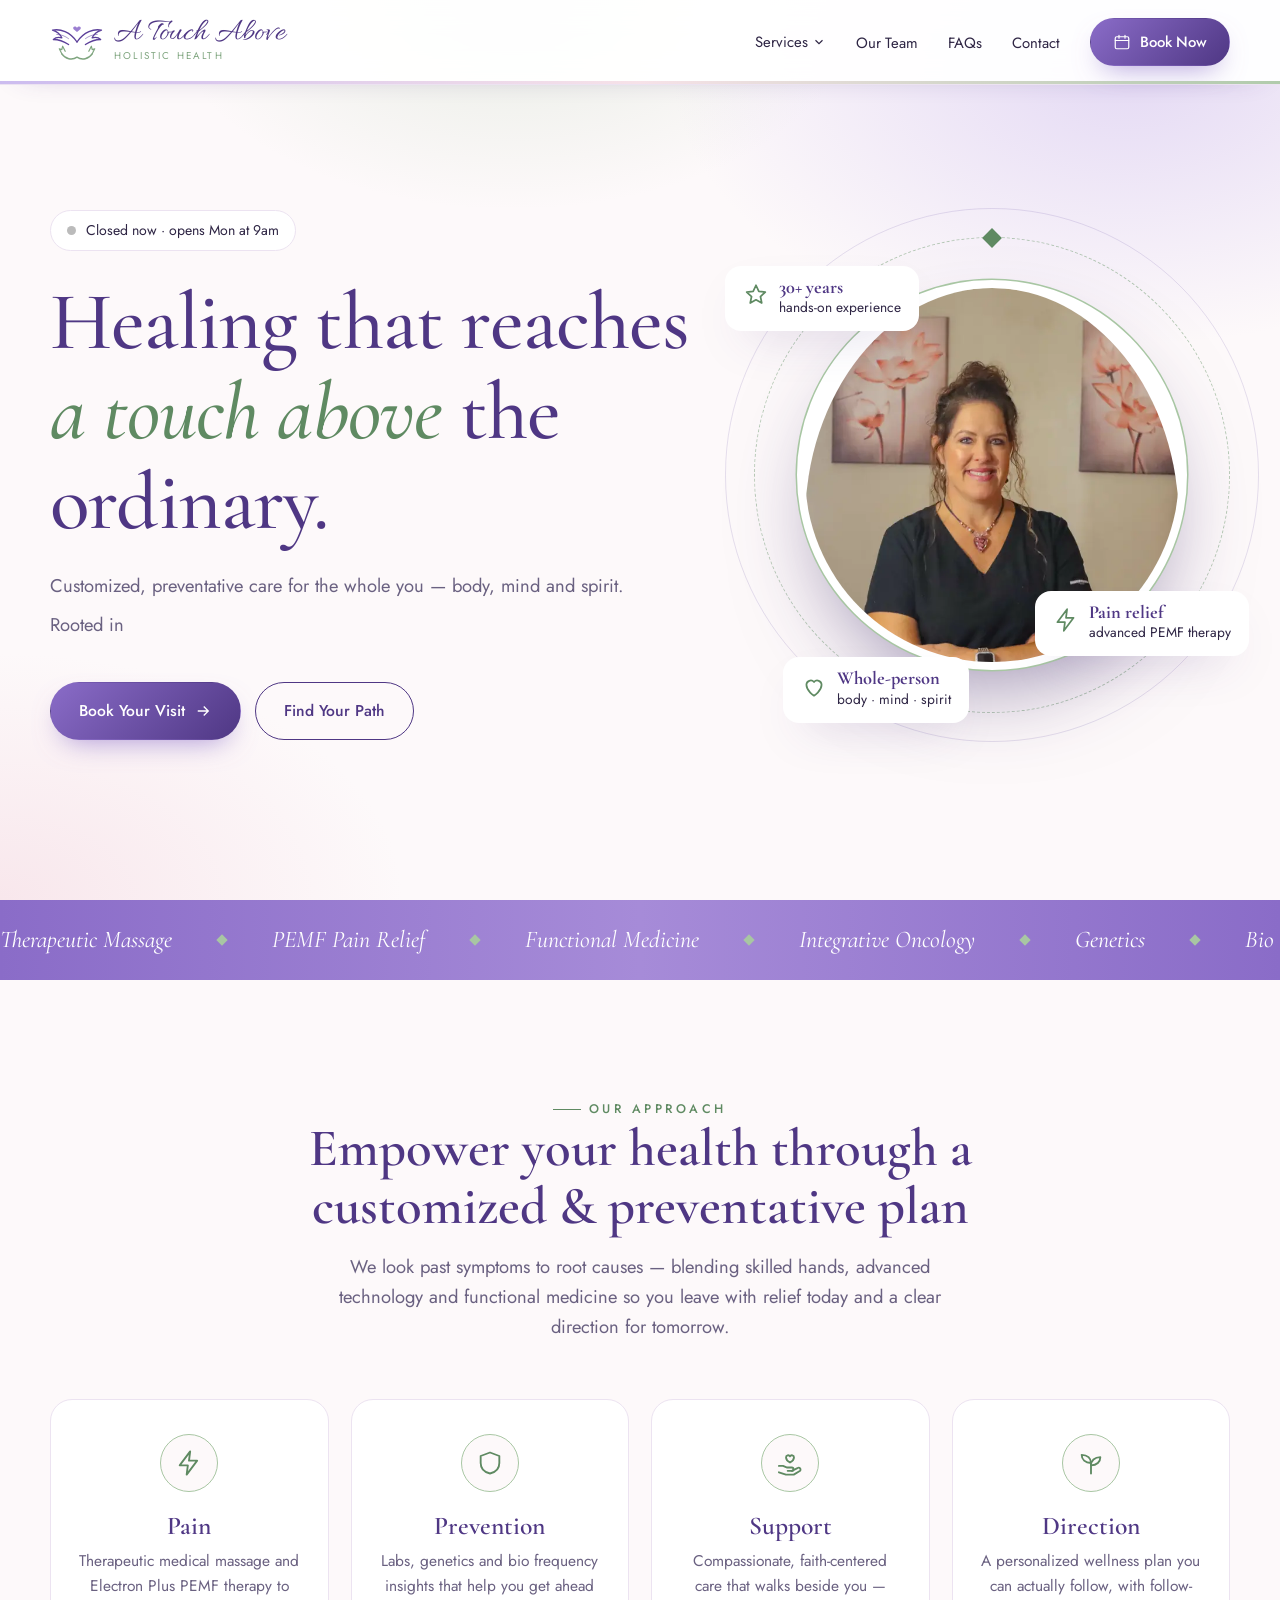
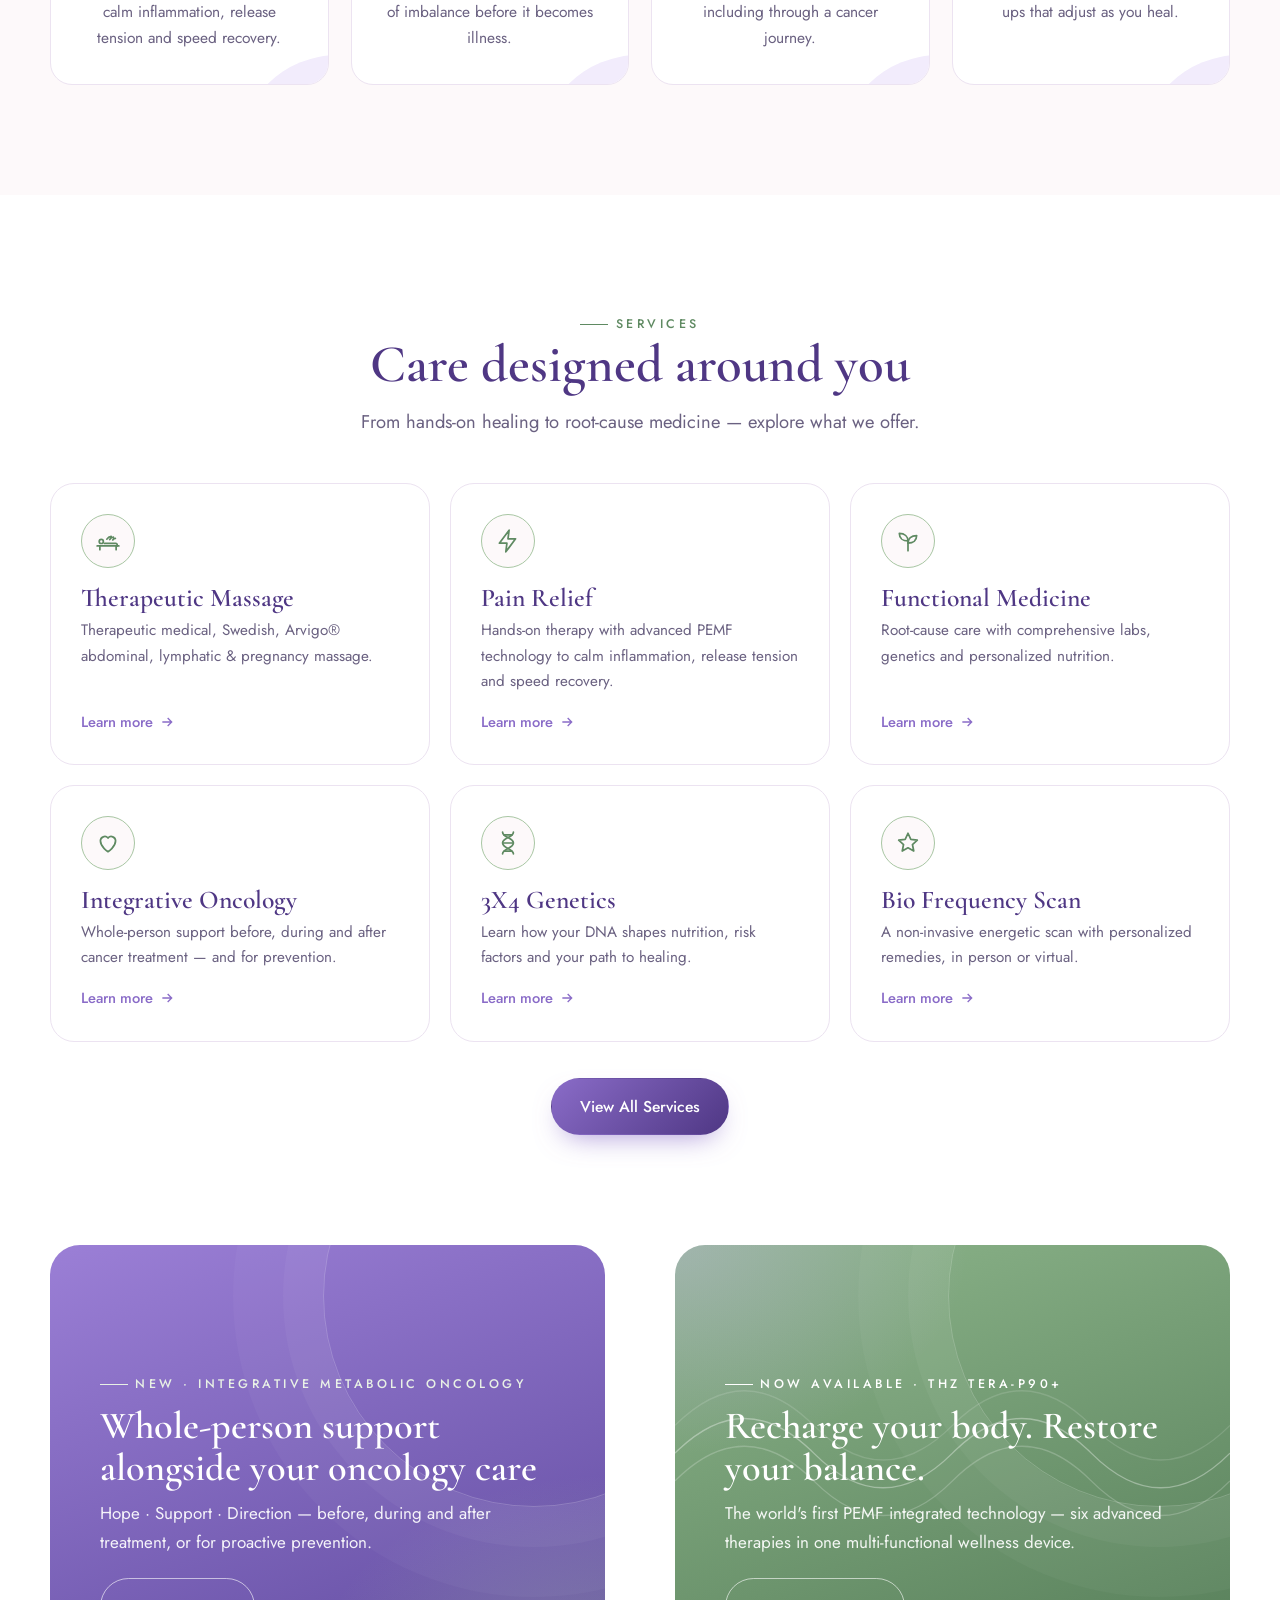
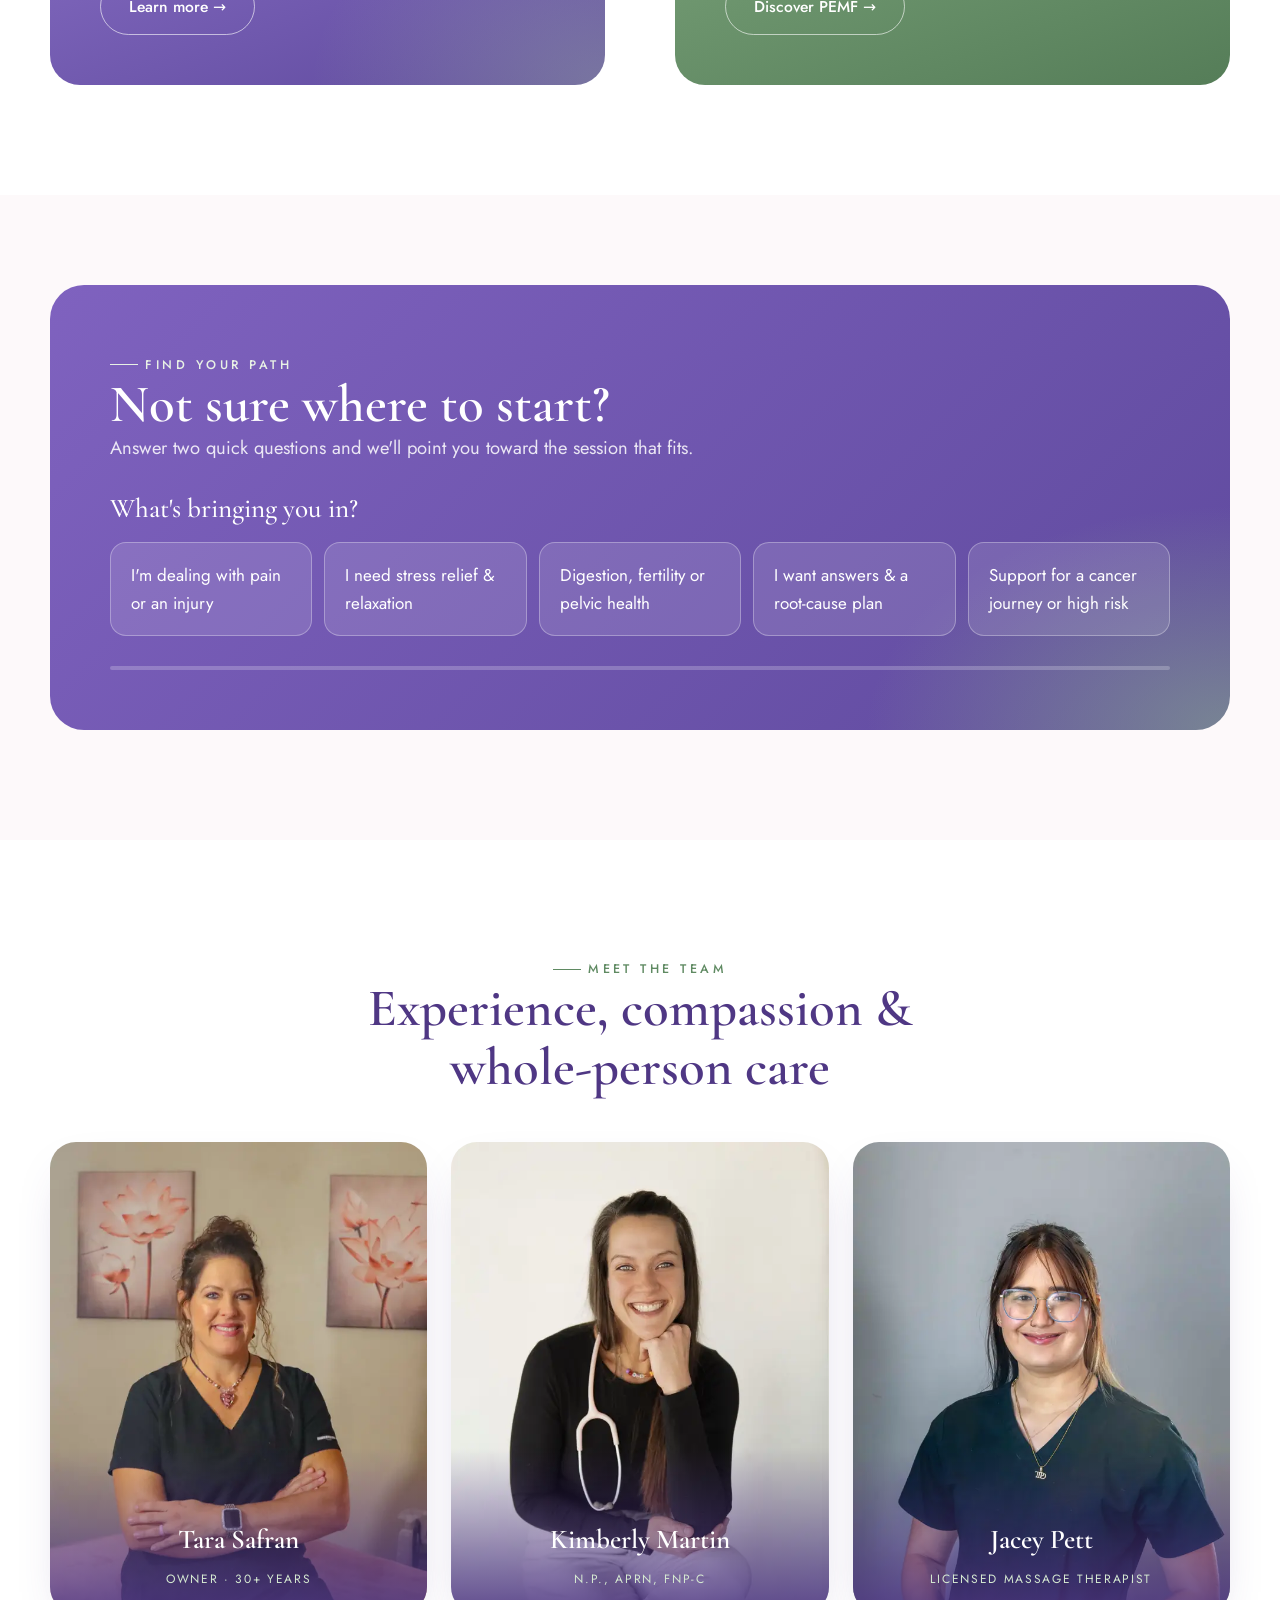
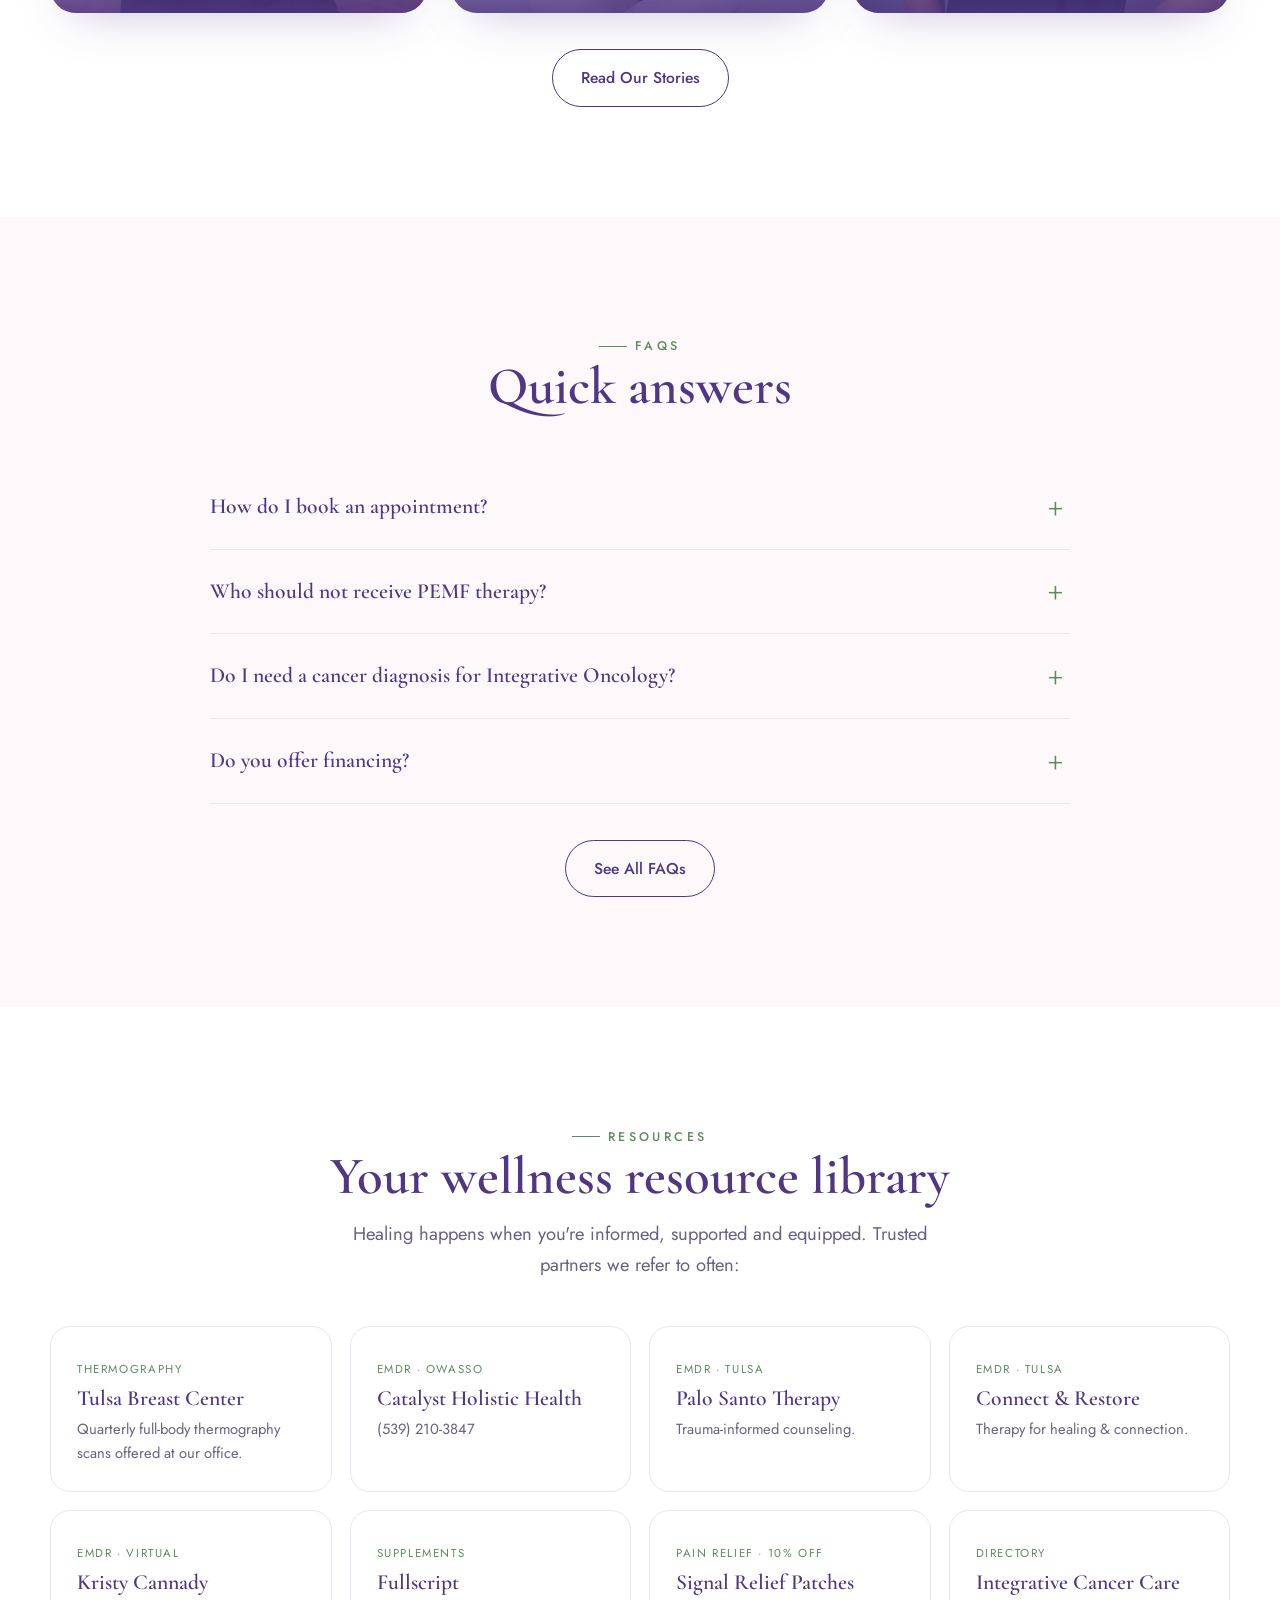
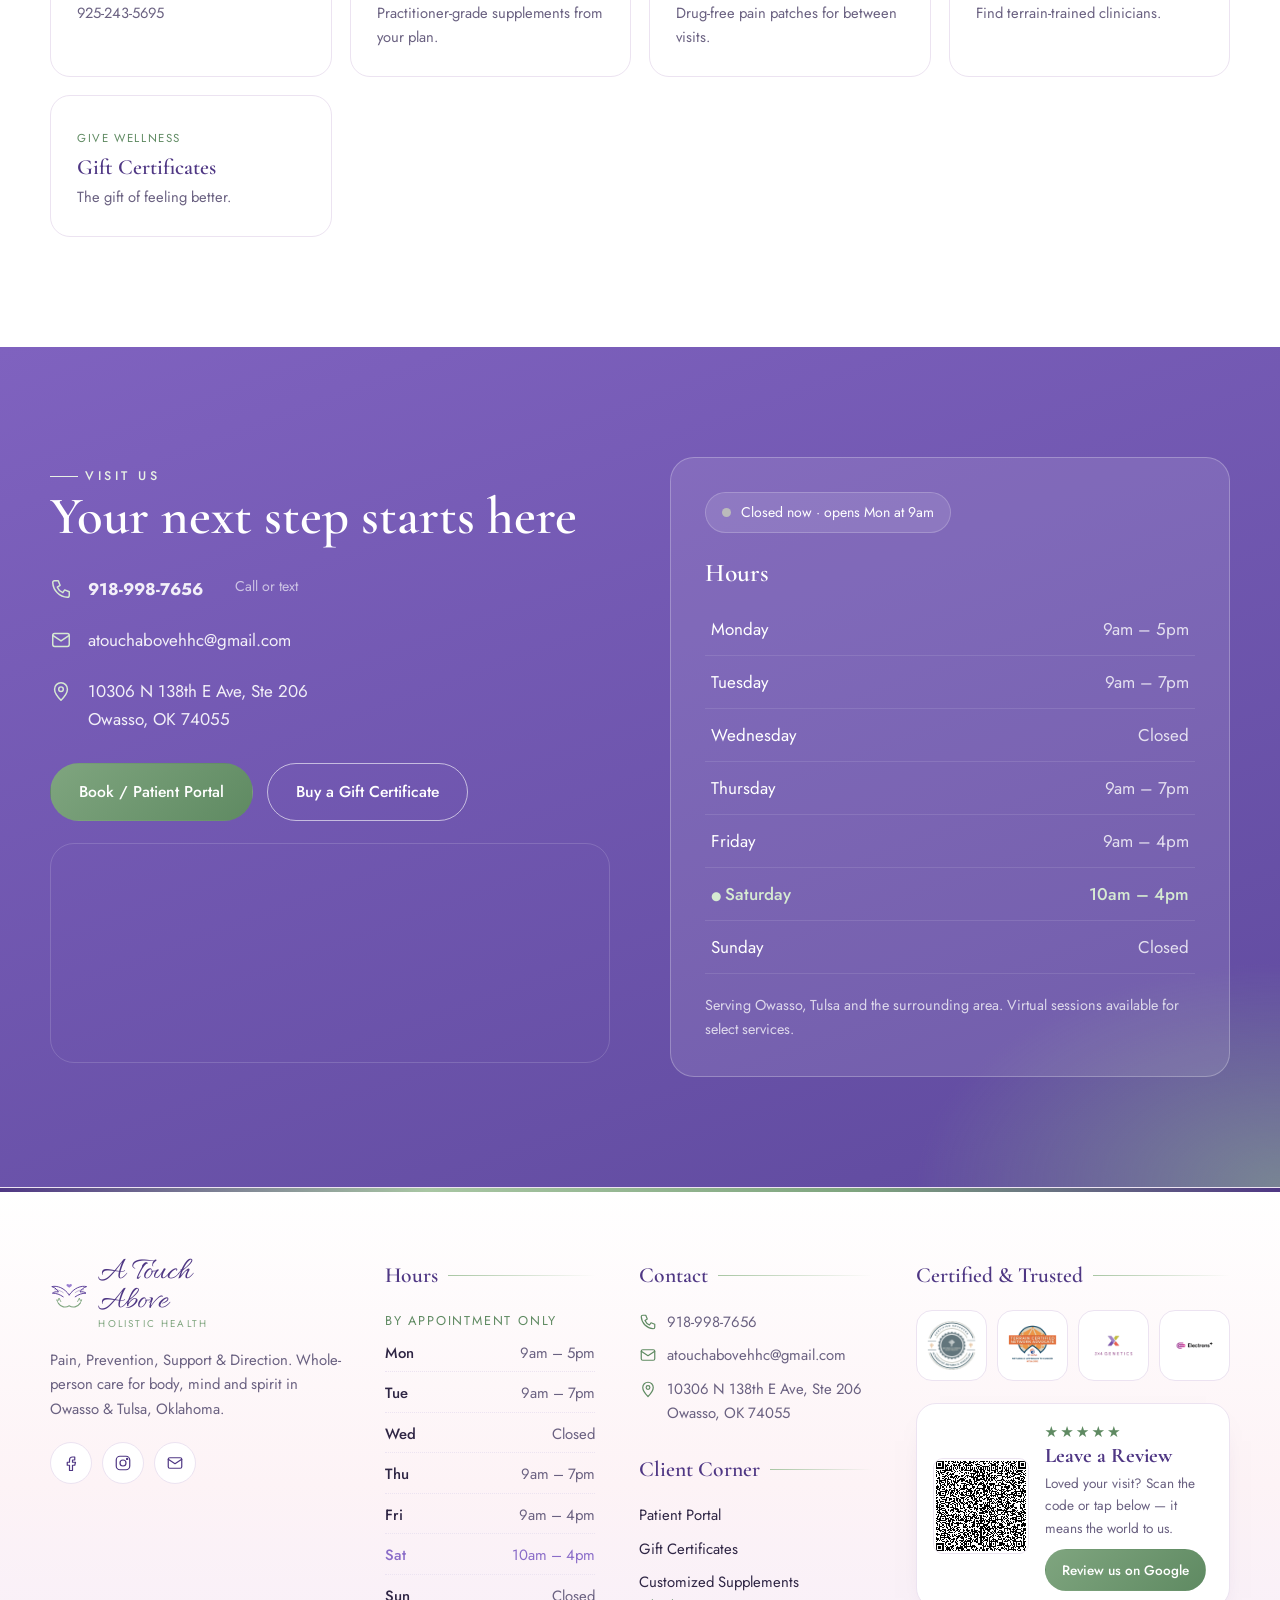
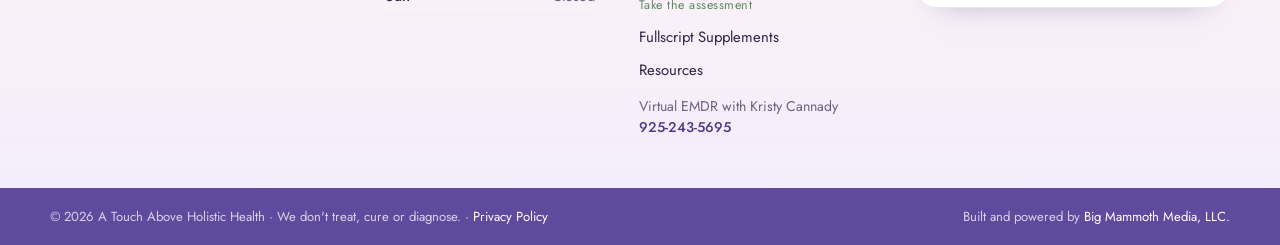
==== commit 0cb88099: "Use Tara's photo in home hero; hide video if it can't load The old WordPress uploads are gone now th" ====
--- a/index.html
+++ b/index.html
@@ -27,7 +27,7 @@
     </div>
     <div class="orb-stage reveal d2">
       <div class="ring r2"></div><div class="ring"><b></b></div>
-      <div class="orb photo"><img src="https://atouchabovehhc.com/wp-content/uploads/2025/09/7-768x830.png" alt="Tara giving a therapeutic massage at A Touch Above" fetchpriority="high"></div>
+      <div class="orb photo"><img src="img/tara.webp" alt="Tara Safran, owner of A Touch Above Holistic Health" fetchpriority="high" style="object-position:50% 20%"></div>
       <div class="chip-float cf1"><span data-i="star"></span><div><strong>30+ years</strong>hands-on experience</div></div>
       <div class="chip-float cf2"><span data-i="bolt"></span><div><strong>Pain relief</strong>advanced PEMF therapy</div></div>
       <div class="chip-float cf3"><span data-i="heart"></span><div><strong>Whole-person</strong>body · mind · spirit</div></div>
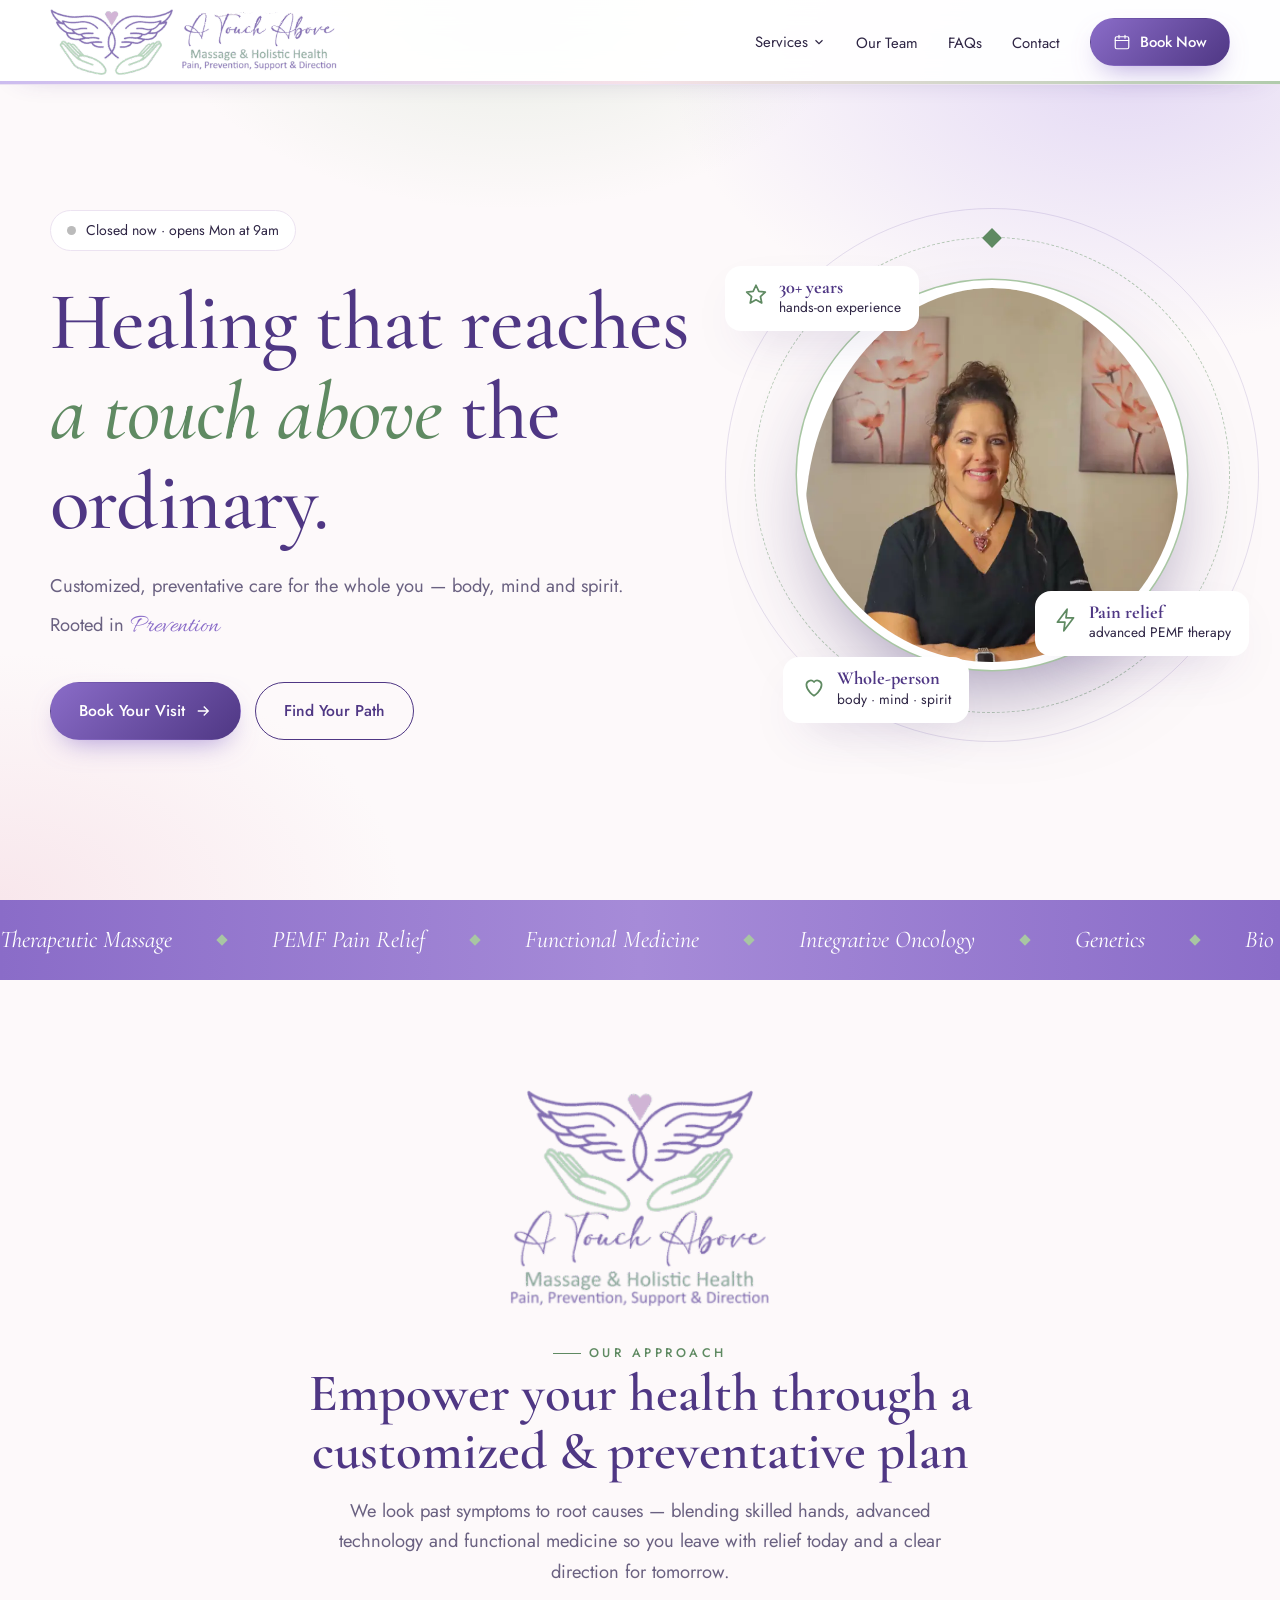
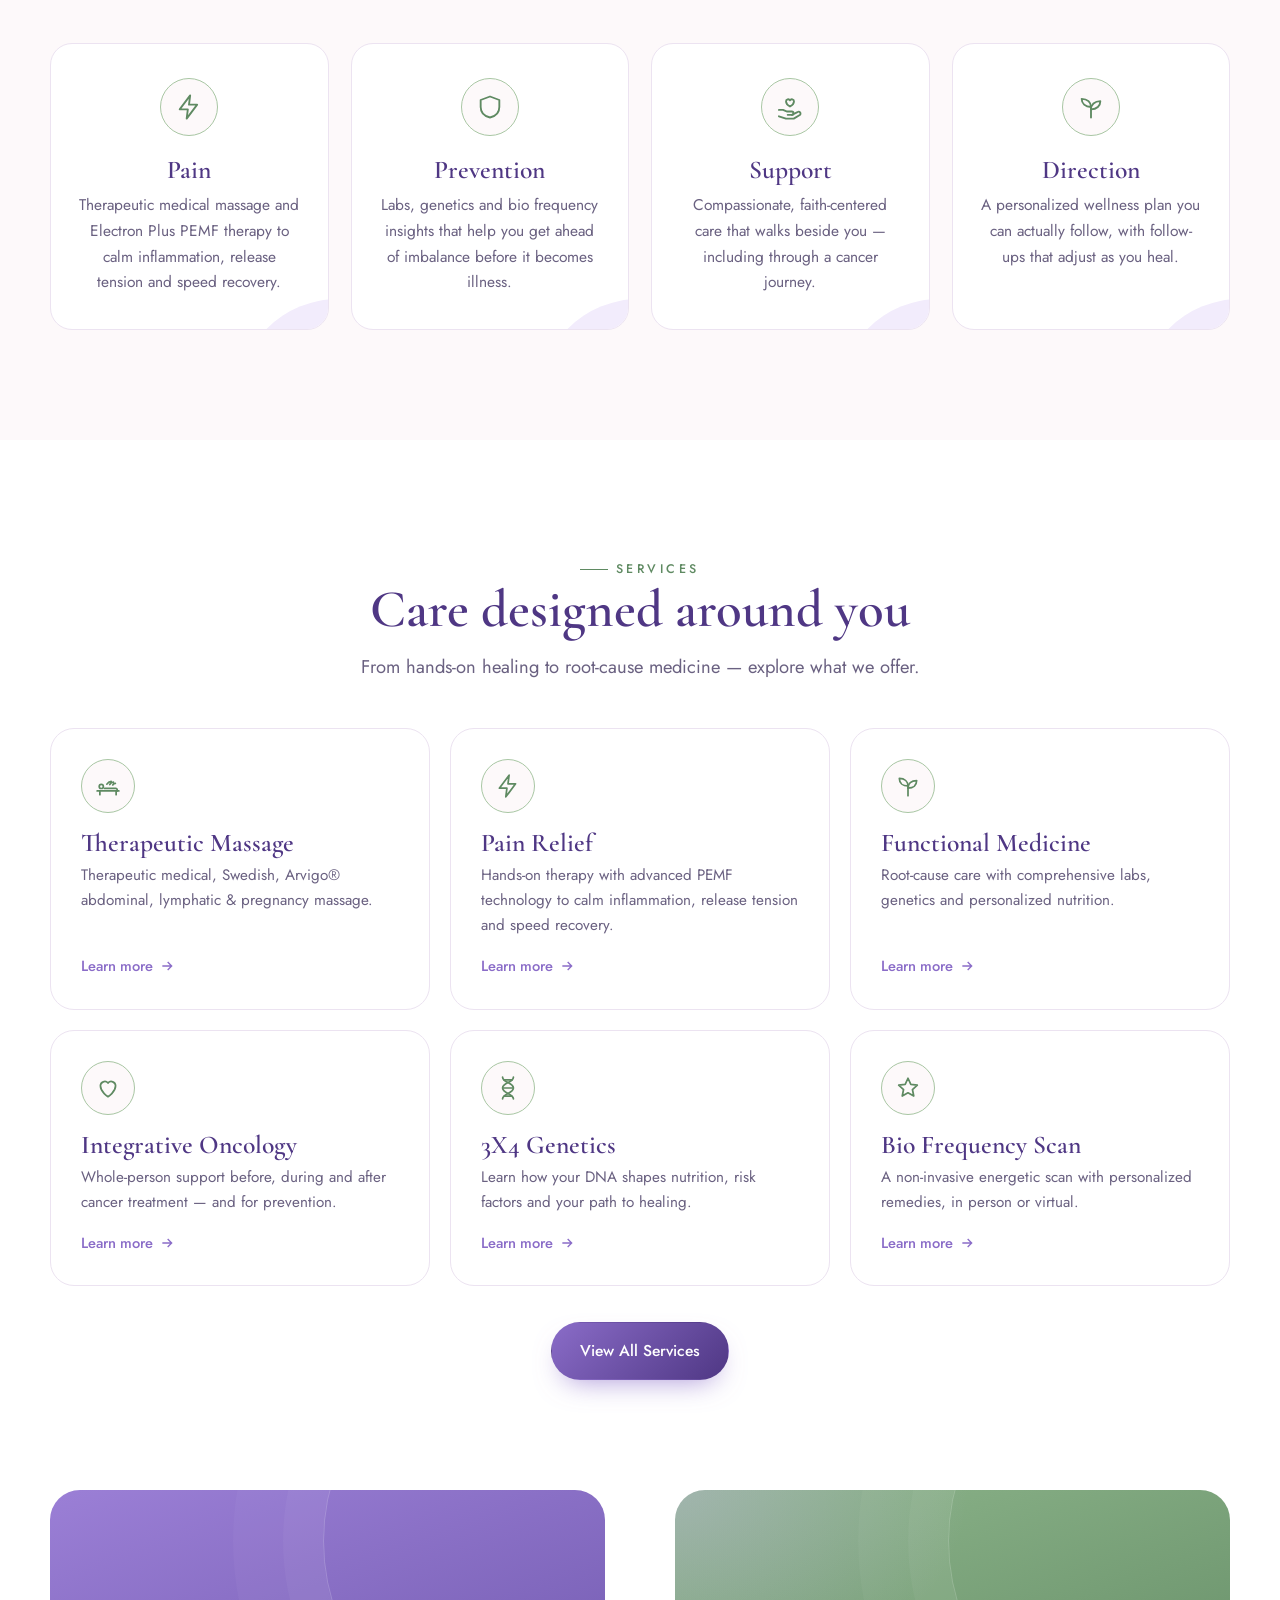
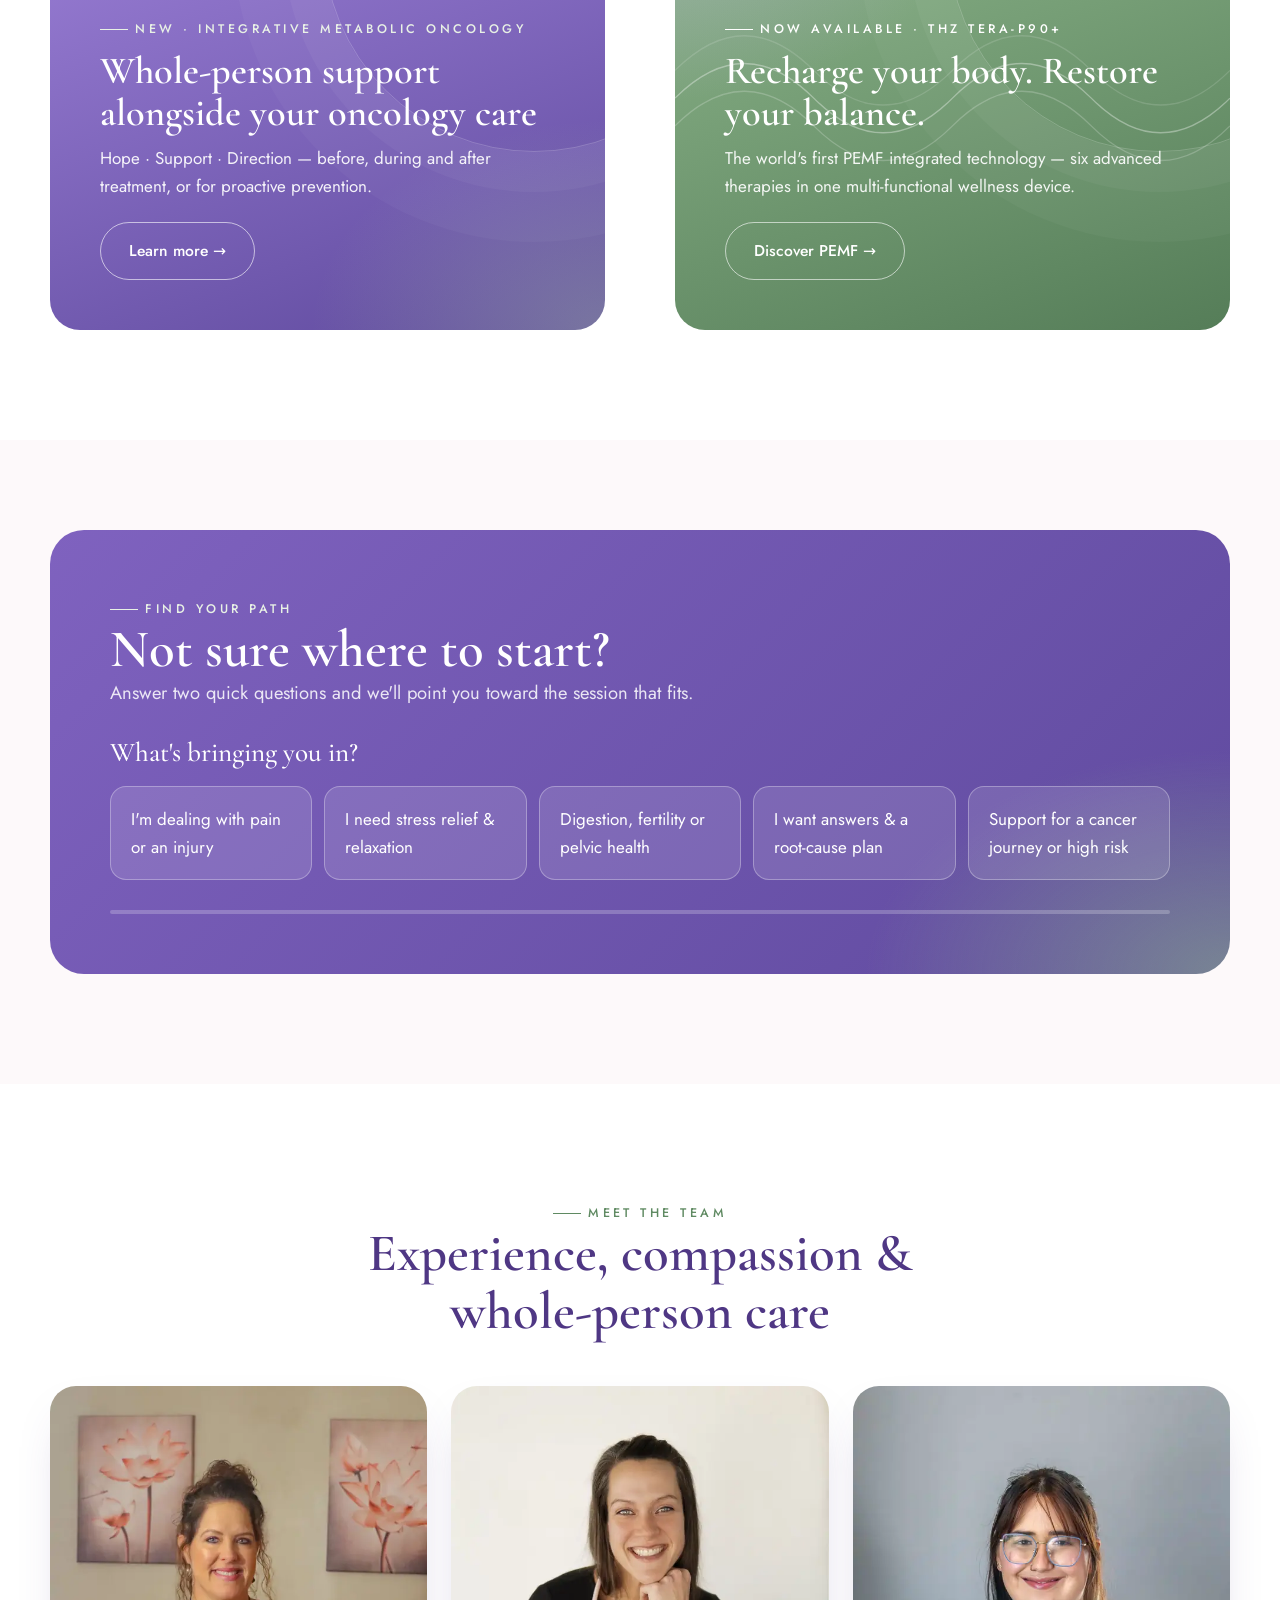
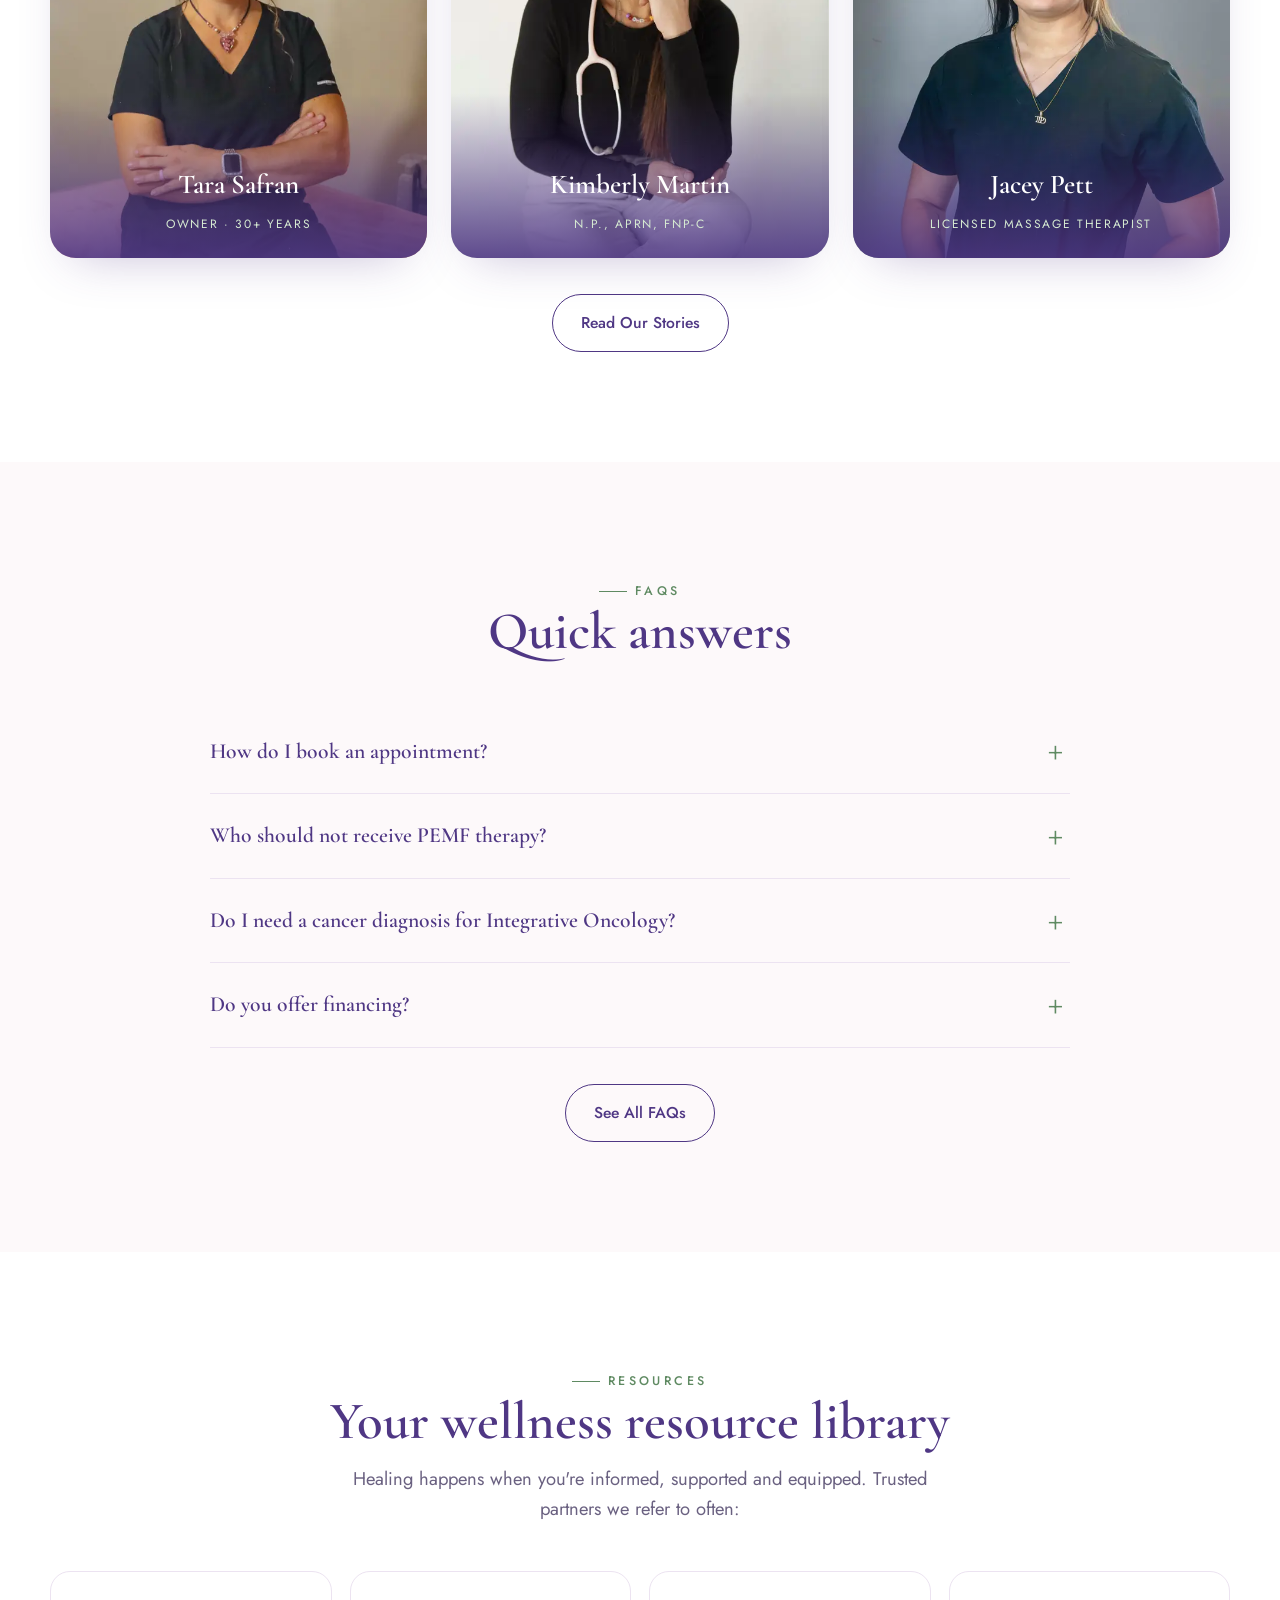
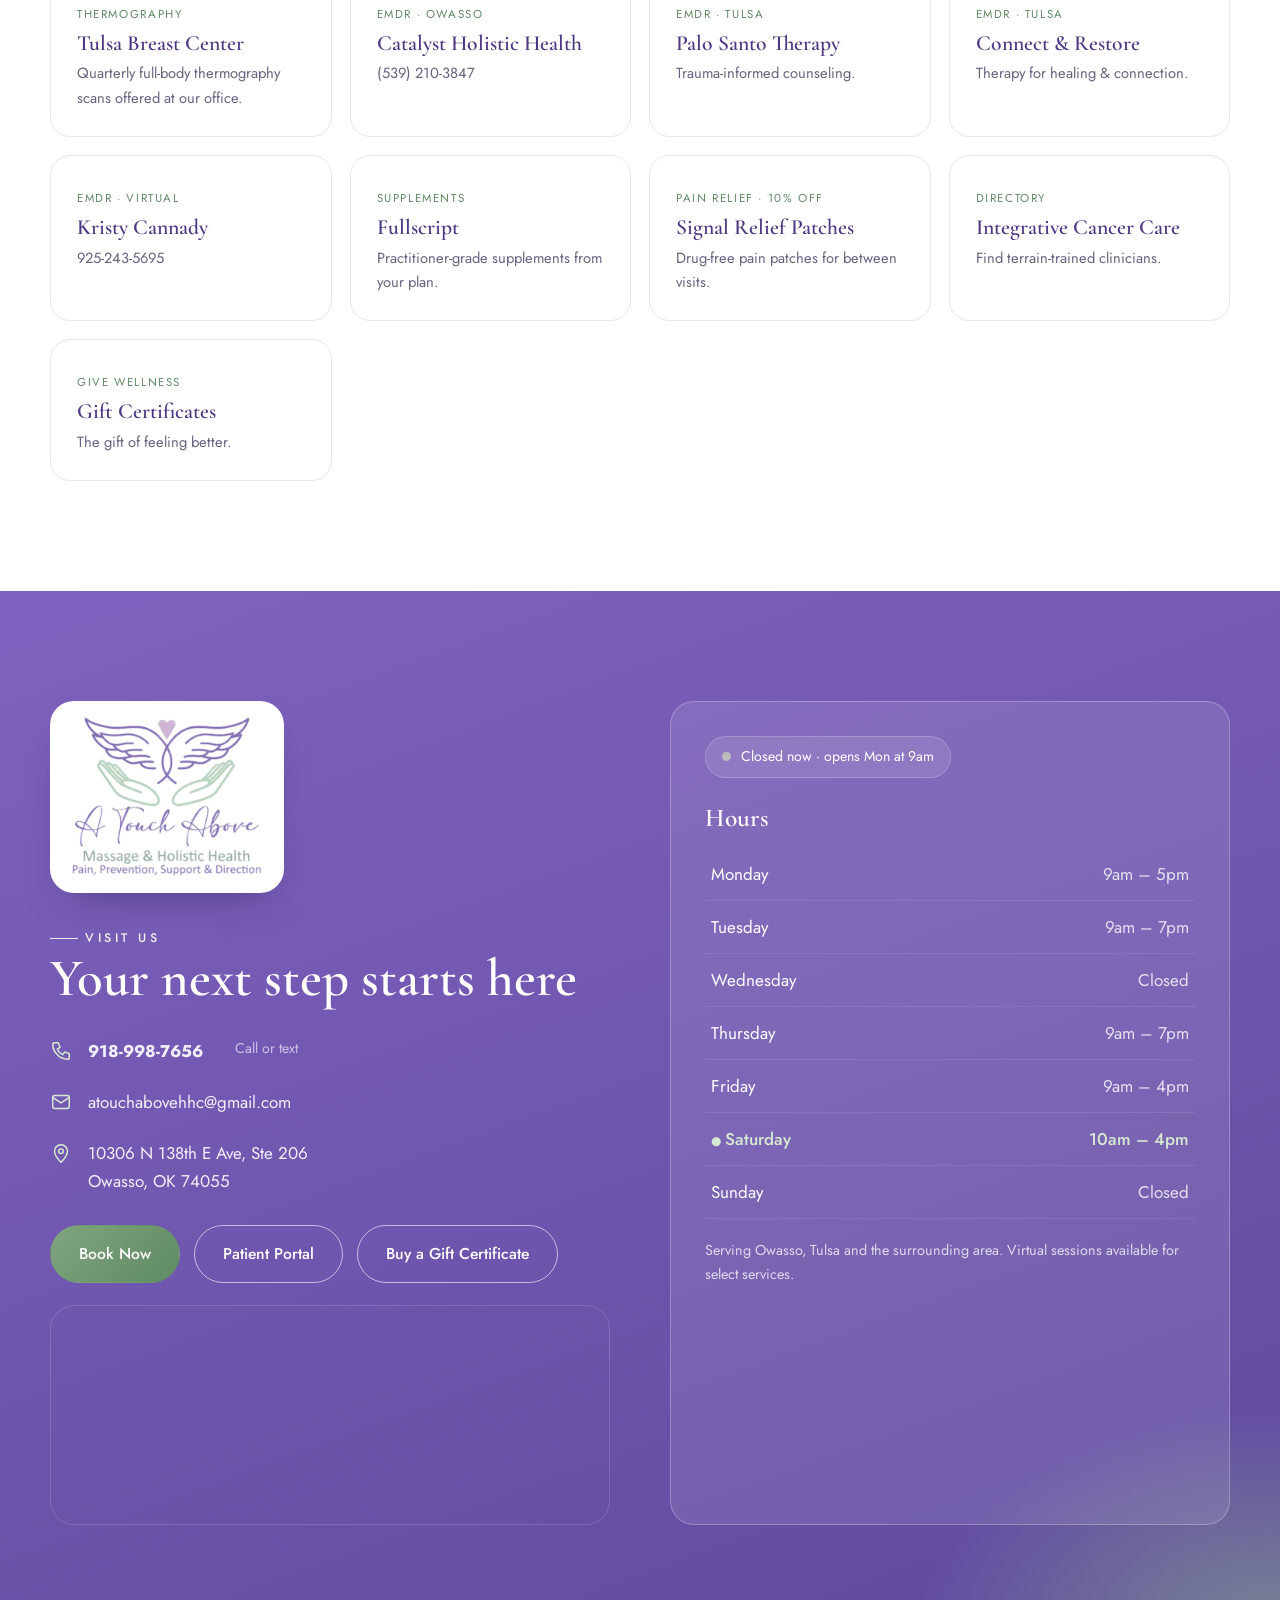
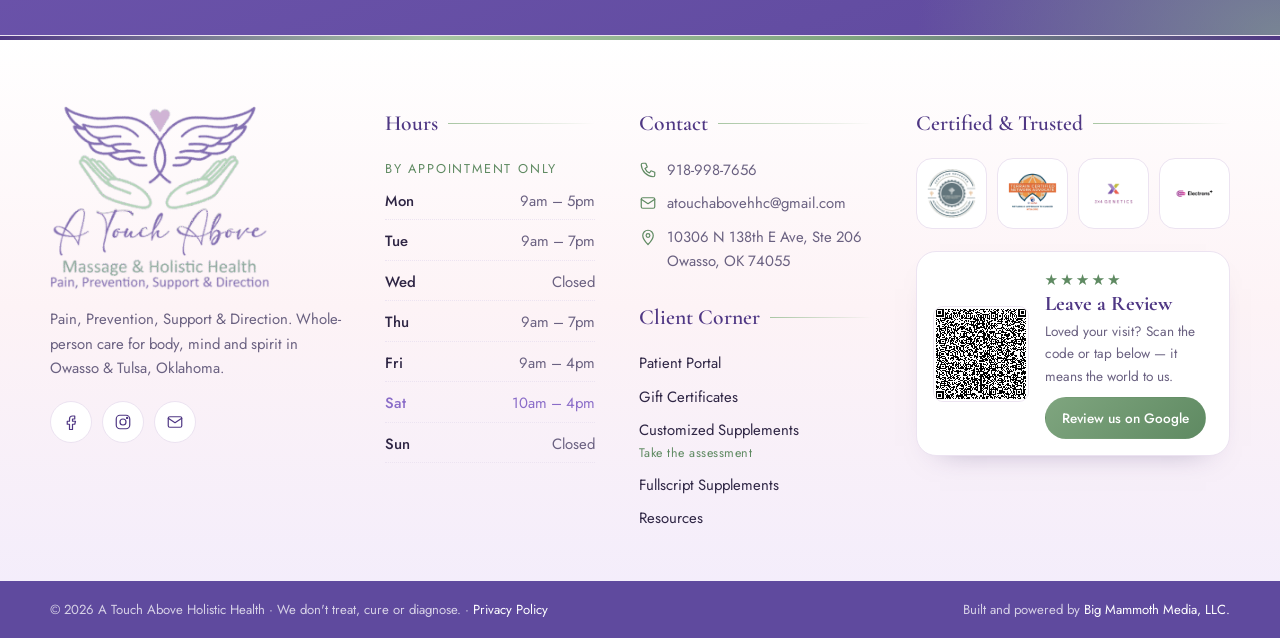
==== commit c2ed1322: "Real logo in header/footer, bigger brand placements, new patient portal link, Kristy only in Resourc" ====
--- a/index.html
+++ b/index.html
@@ -42,6 +42,7 @@
 
 <section id="approach">
   <div class="wrap center">
+    <img class="brand-big reveal" src="img/logo.png" alt="A Touch Above — Massage &amp; Holistic Health · Pain, Prevention, Support &amp; Direction" width="245" height="206" loading="lazy">
     <span class="eyebrow reveal">Our Approach</span>
     <h2 class="reveal">Empower your health through a<br>customized &amp; preventative plan</h2>
     <p class="lead reveal" style="margin-top:16px">We look past symptoms to root causes — blending skilled hands, advanced technology and functional medicine so you leave with relief today and a clear direction for tomorrow.</p>
@@ -151,7 +152,7 @@
       <h2 class="reveal">Quick answers</h2>
     </div>
     <div class="faq reveal">
-      <div class="qa"><button>How do I book an appointment?</button><div class="ans"><p>Book online any time through our patient portal using any "Book Now" button, or call or text us at 918-998-7656. We're by appointment only.</p></div></div>
+      <div class="qa"><button>How do I book an appointment?</button><div class="ans"><p>Book online any time using any "Book Now" button, or call or text us at 918-998-7656. We're by appointment only.</p></div></div>
       <div class="qa"><button>Who should not receive PEMF therapy?</button><div class="ans"><p>PEMF is not recommended during pregnancy or for anyone with a pacemaker, brain stent or other implanted electronic device.</p></div></div>
       <div class="qa"><button>Do I need a cancer diagnosis for Integrative Oncology?</button><div class="ans"><p>No — our services may also be appropriate if you have a family history, genetic concerns, a previous diagnosis or simply want to be proactive.</p></div></div>
       <div class="qa"><button>Do you offer financing?</button><div class="ans"><p>Yes. Flexible financing is available through Cherry, with a soft credit check that won't impact your credit score.</p></div></div>
@@ -184,6 +185,7 @@
 <section class="contact" id="contact">
   <div class="wrap contact-grid">
     <div class="reveal">
+      <div class="logo-card"><img src="img/logo.png" alt="A Touch Above Holistic Health logo" width="245" height="206" loading="lazy"></div>
       <span class="eyebrow" style="color:var(--gold-2)">Visit Us</span>
       <h2>Your next step starts here</h2>
       <div class="cinfo">
@@ -192,7 +194,8 @@
         <a href="https://maps.google.com/?q=10306+N+138th+E+Ave+Ste+206+Owasso+OK+74055" target="_blank" rel="noopener"><span data-i="pin"></span>10306 N 138th E Ave, Ste 206<br>Owasso, OK 74055</a>
       </div>
       <div class="cta-row">
-        <a class="btn btn-gold" href="https://blvd.app/@atouchaboveholistichealth/login" target="_blank" rel="noopener">Book / Patient Portal</a>
+        <a class="btn btn-gold" href="https://blvd.app/@atouchaboveholistichealth/login" target="_blank" rel="noopener">Book Now</a>
+        <a class="btn btn-light" href="https://my.ressahealth.com/" target="_blank" rel="noopener">Patient Portal</a>
         <a class="btn btn-light" href="https://app.squareup.com/gift/JHPM2FRCNE1VS/order" target="_blank" rel="noopener">Buy a Gift Certificate</a>
       </div>
       <div class="map"><iframe loading="lazy" title="Map" src="https://www.google.com/maps?q=10306+N+138th+E+Ave+Ste+206+Owasso+OK+74055&output=embed"></iframe></div>
--- a/v5.css
+++ b/v5.css
@@ -54,3 +54,13 @@
 .floatbtn{background:var(--sage-deep);box-shadow:0 14px 30px -10px rgba(85,125,88,.8)}
 .pagehero{background-image:radial-gradient(800px 460px at 50% 0%,rgba(199,181,238,.5),transparent 70%),radial-gradient(600px 400px at 100% 100%,rgba(168,198,163,.3),transparent 70%)}
 .subhero{background-image:radial-gradient(800px 500px at 50% 0%,rgba(199,181,238,.5),transparent 70%),radial-gradient(600px 400px at 100% 100%,rgba(168,198,163,.3),transparent 70%)}
+
+/* ---- v6: real logo everywhere + bigger brand placements ---- */
+.brand .brandlogo{display:block;height:66px;width:auto;max-width:none;transition:height .4s}
+.nav.scrolled .brand .brandlogo{height:54px}
+@media(max-width:960px){.brand .brandlogo,.nav.scrolled .brand .brandlogo{height:50px}}
+@media(max-width:380px){.brand .brandlogo,.nav.scrolled .brand .brandlogo{height:42px}}
+.flogo{width:220px}
+.brand-big{display:block;width:min(260px,70vw);height:auto;margin:0 auto 26px}
+.logo-card{display:block;width:fit-content;background:#fff;border-radius:24px;padding:16px 22px;margin-bottom:26px;box-shadow:0 18px 40px -22px rgba(30,20,60,.55)}
+.logo-card img{display:block;width:190px;height:auto}
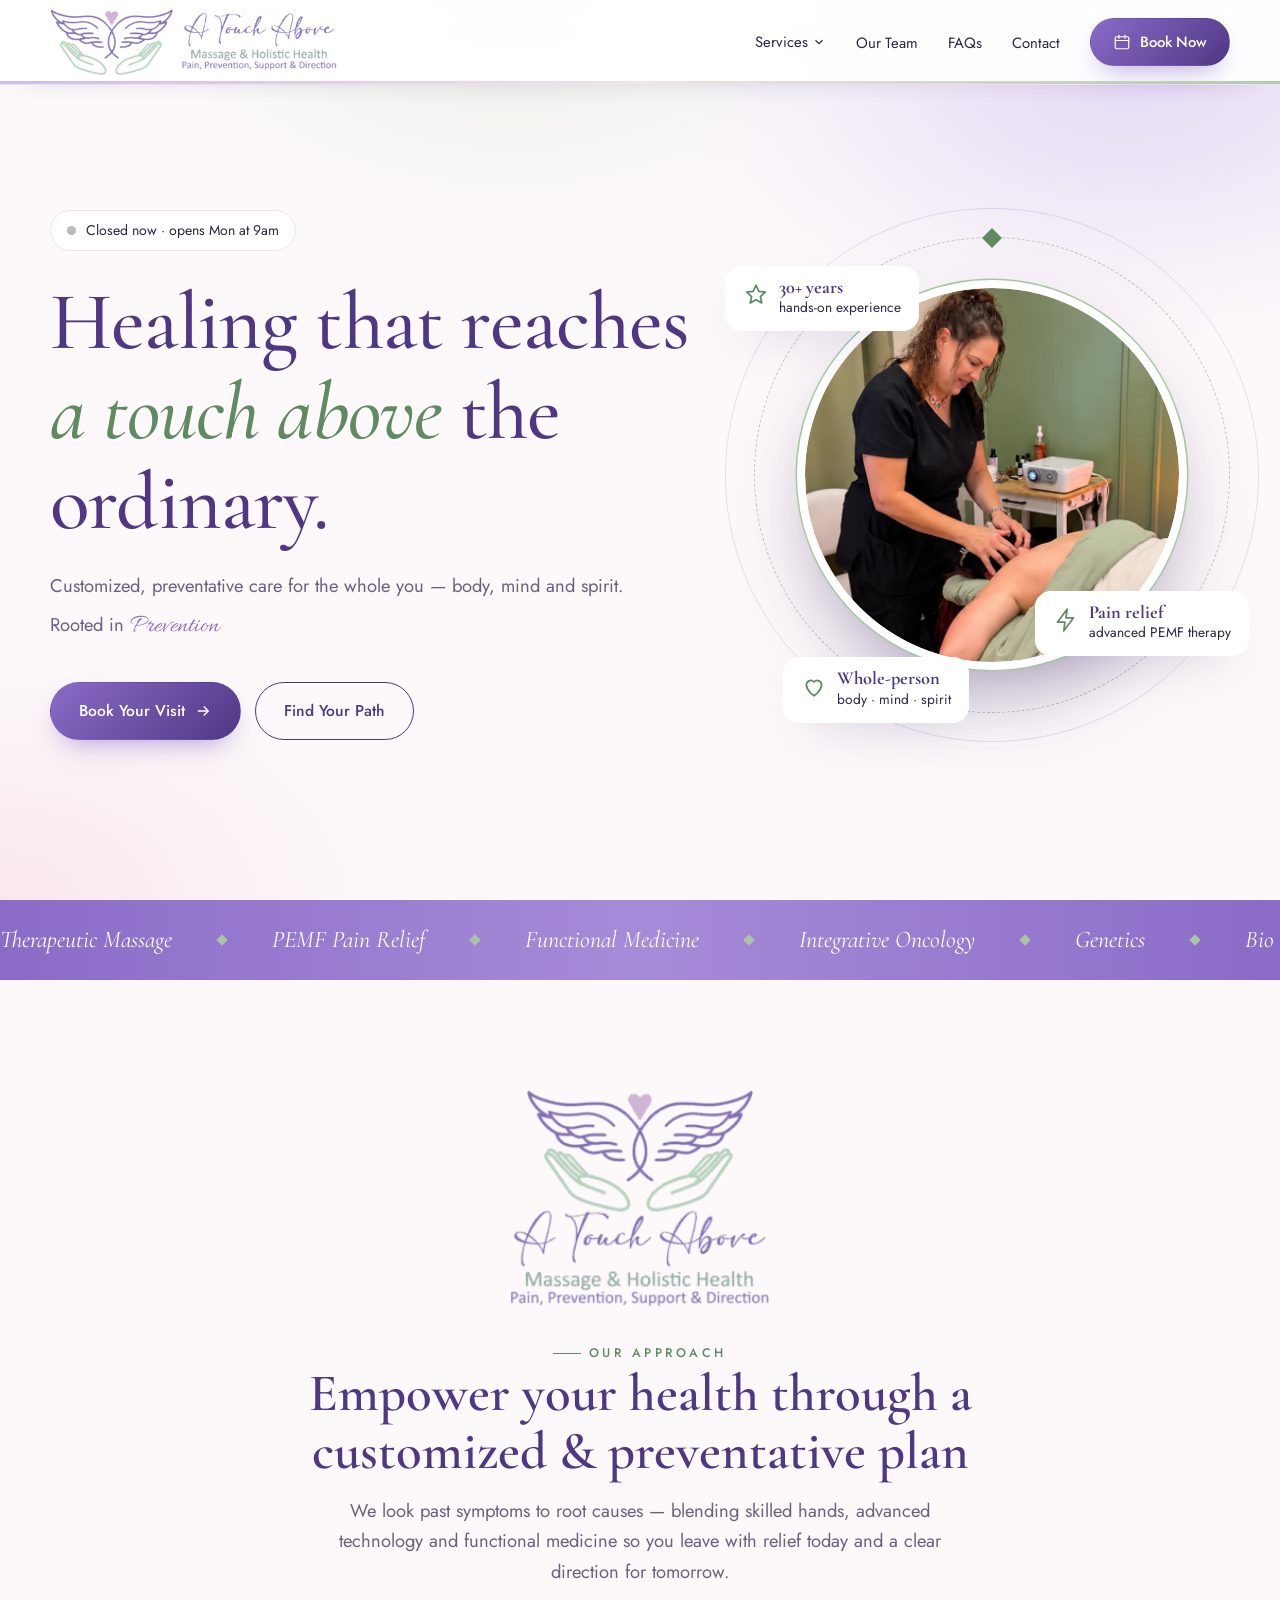
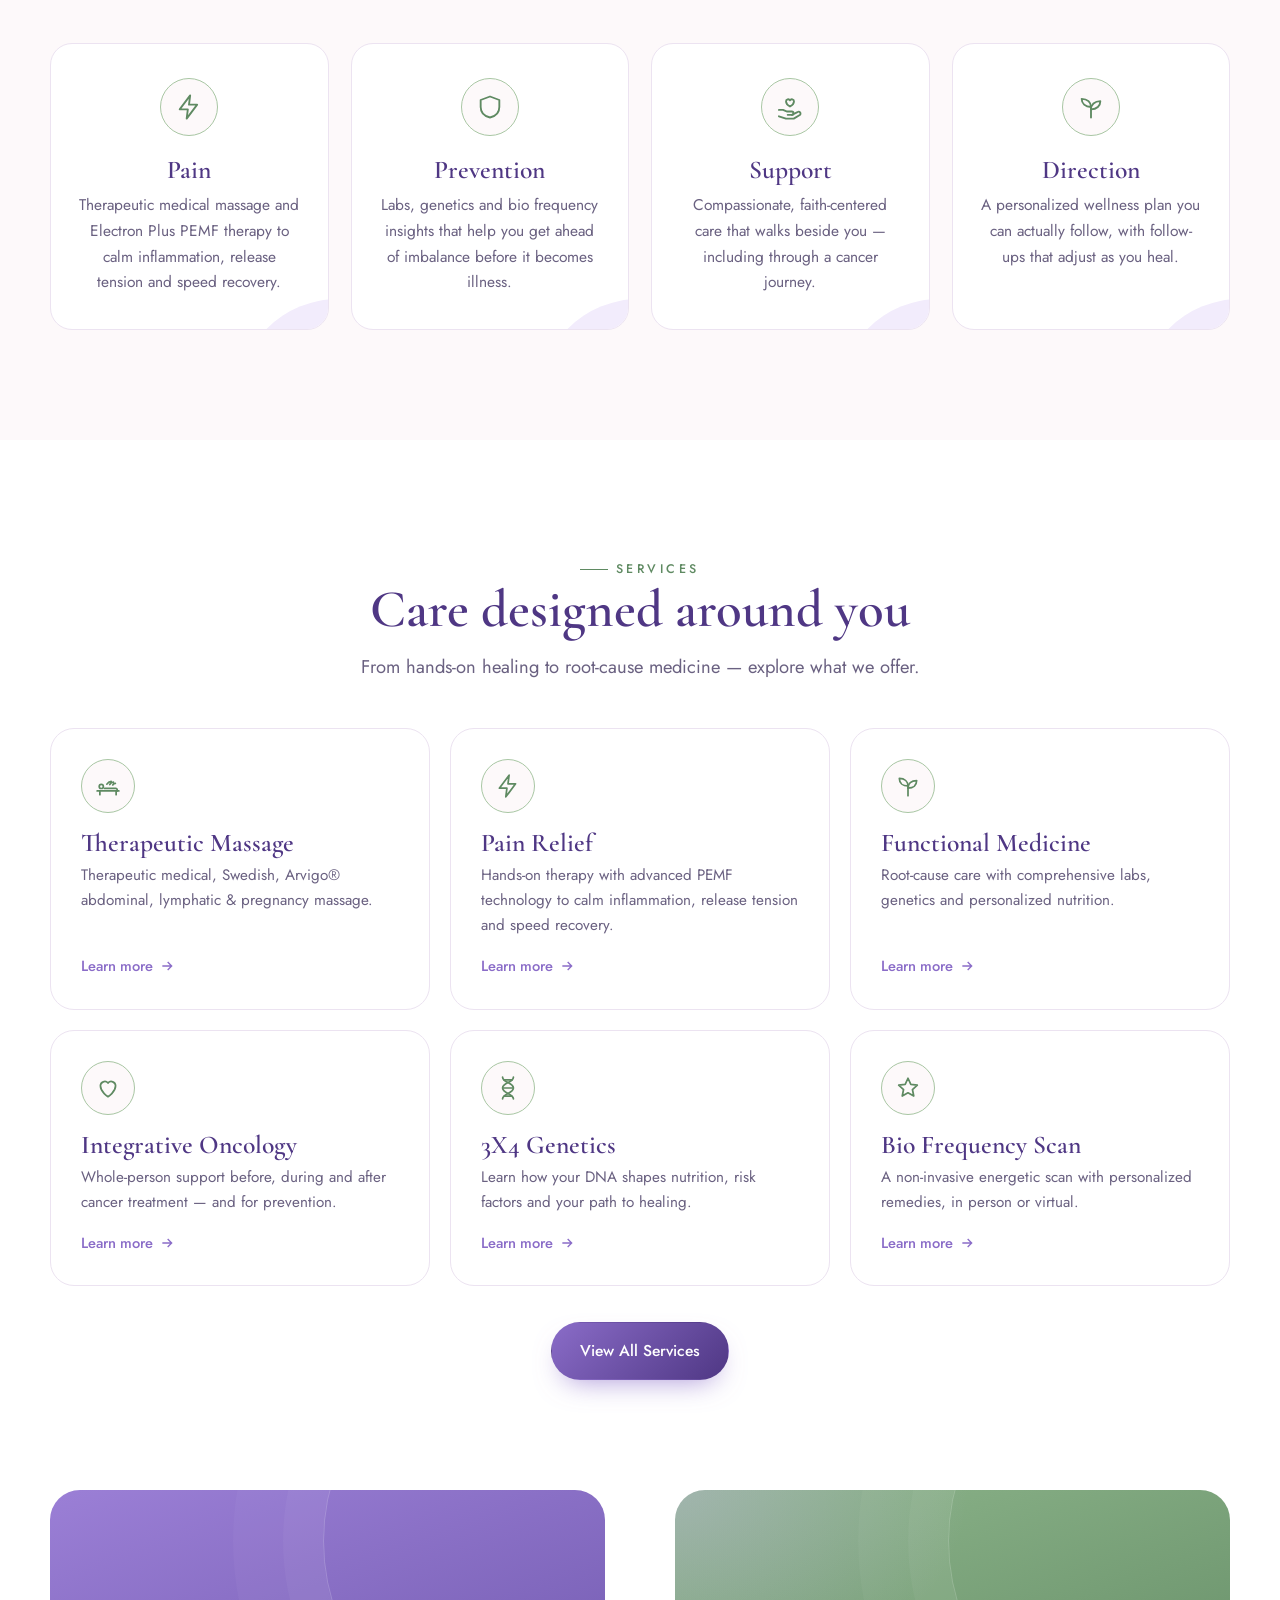
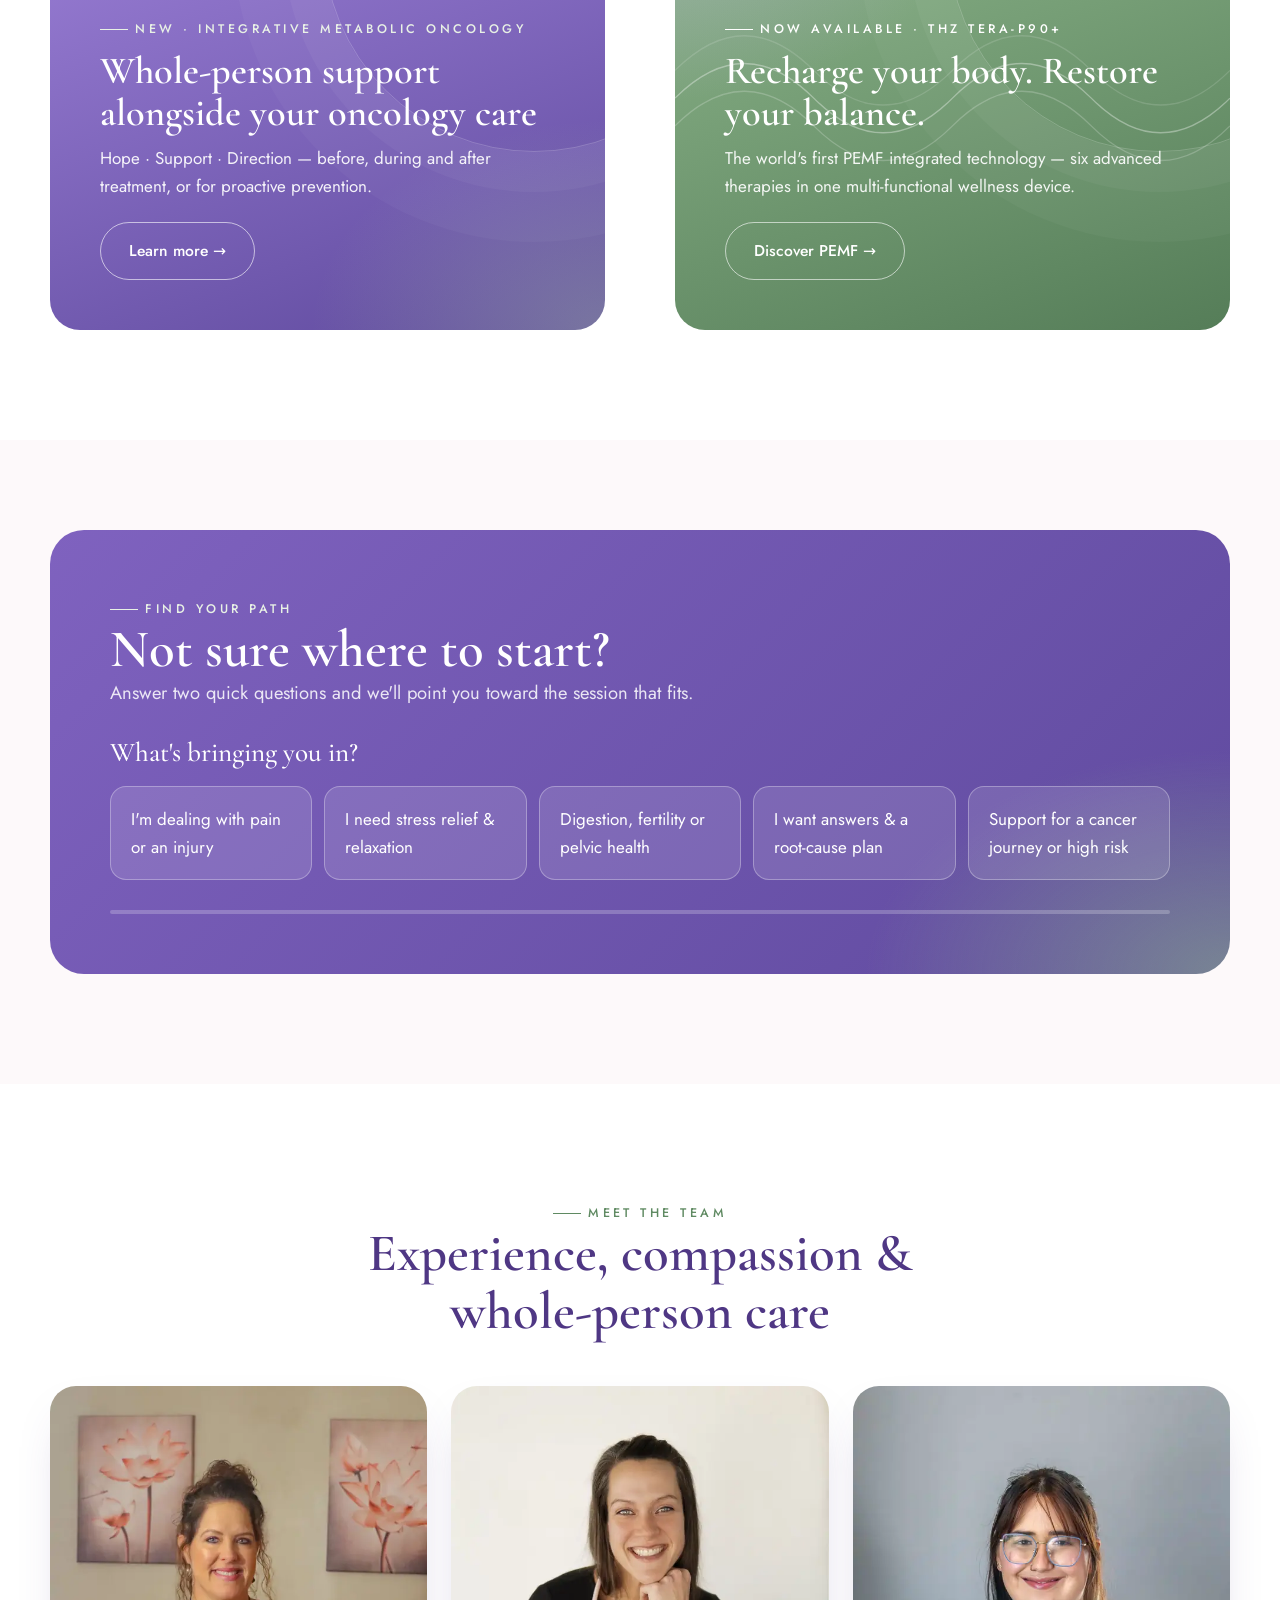
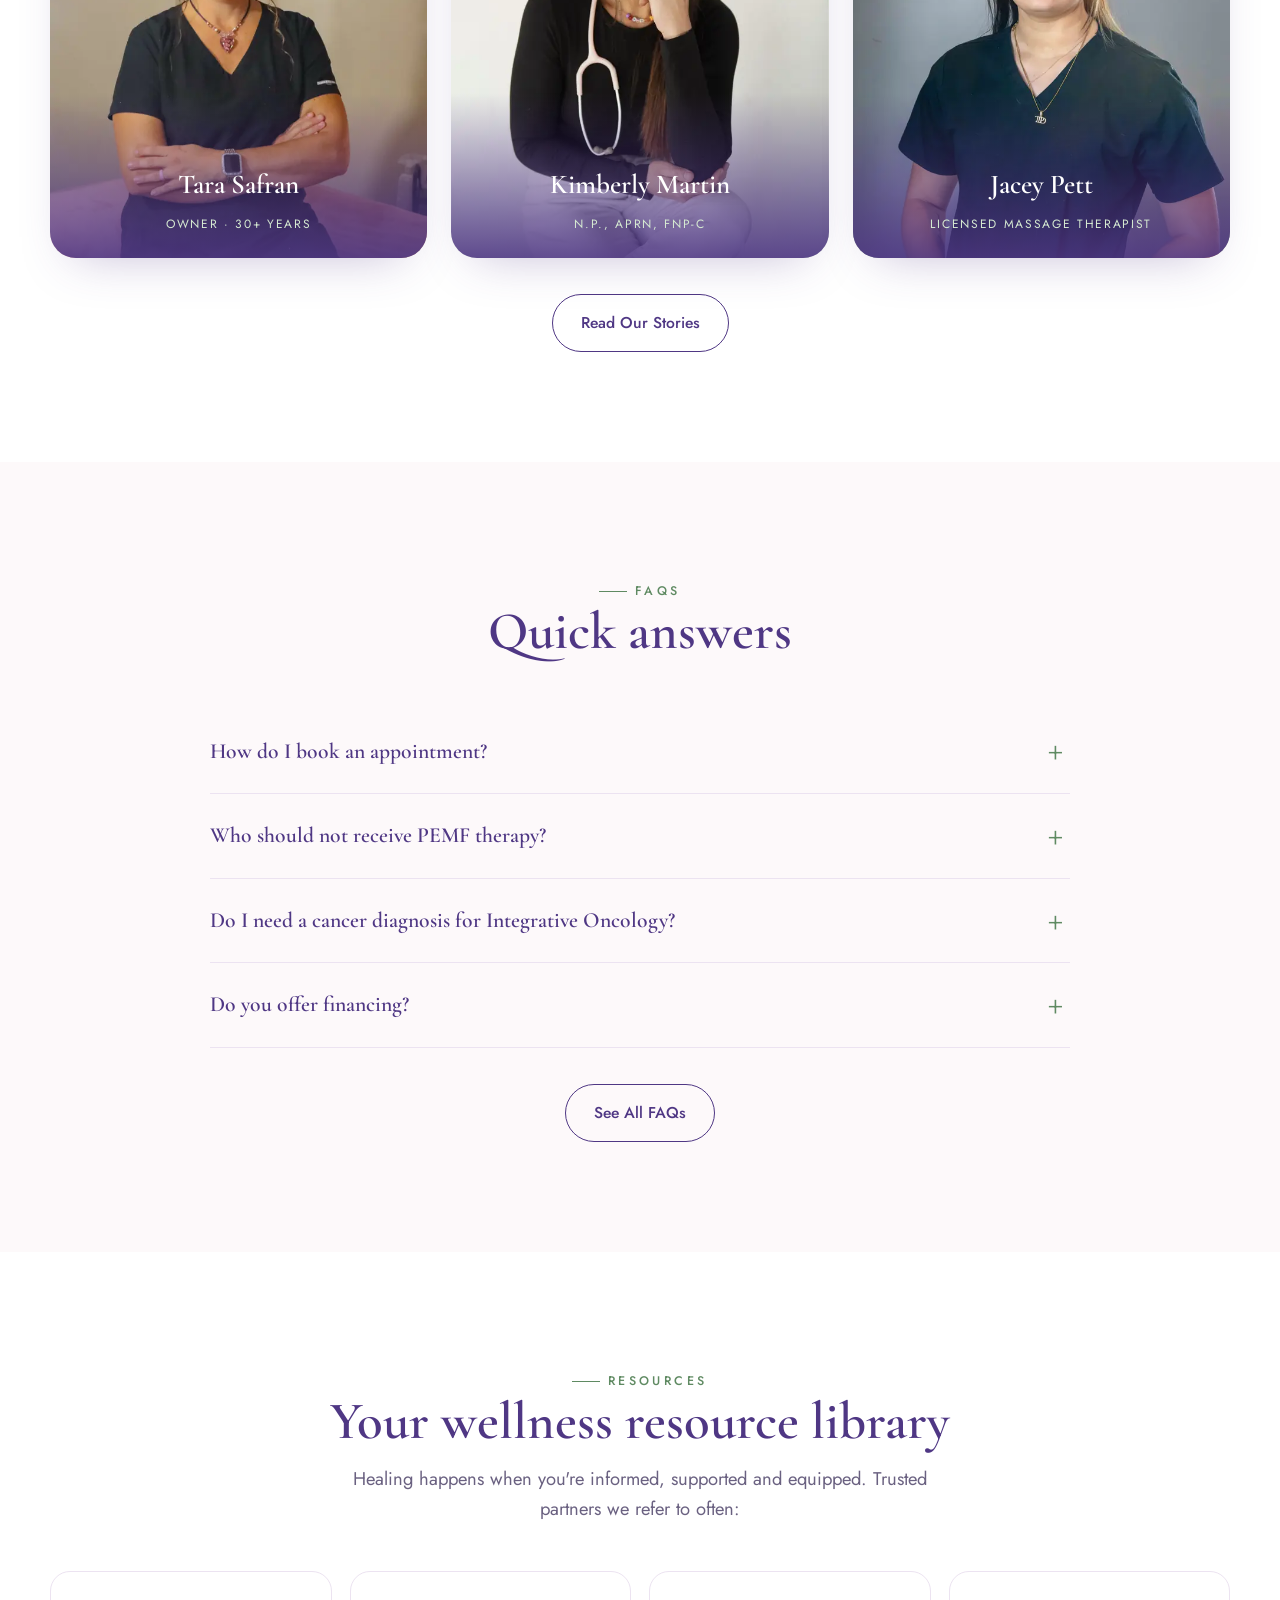
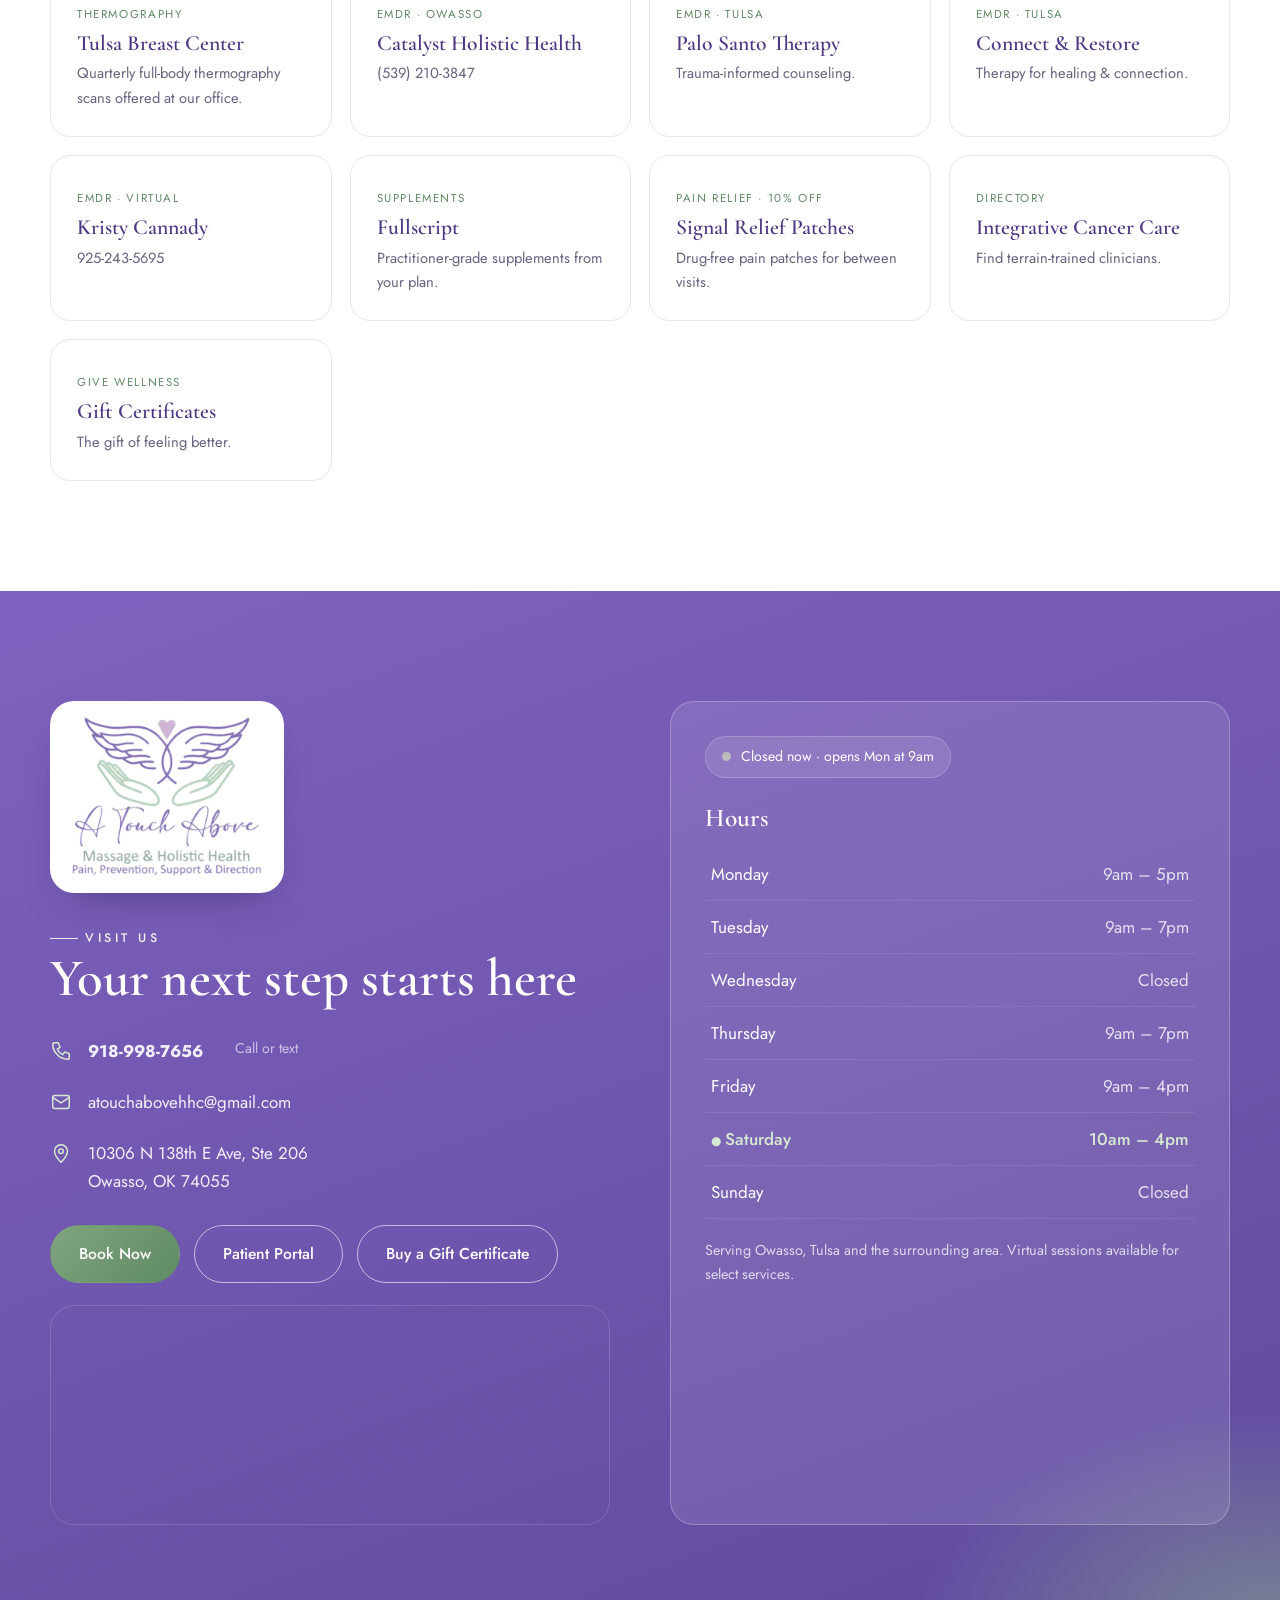
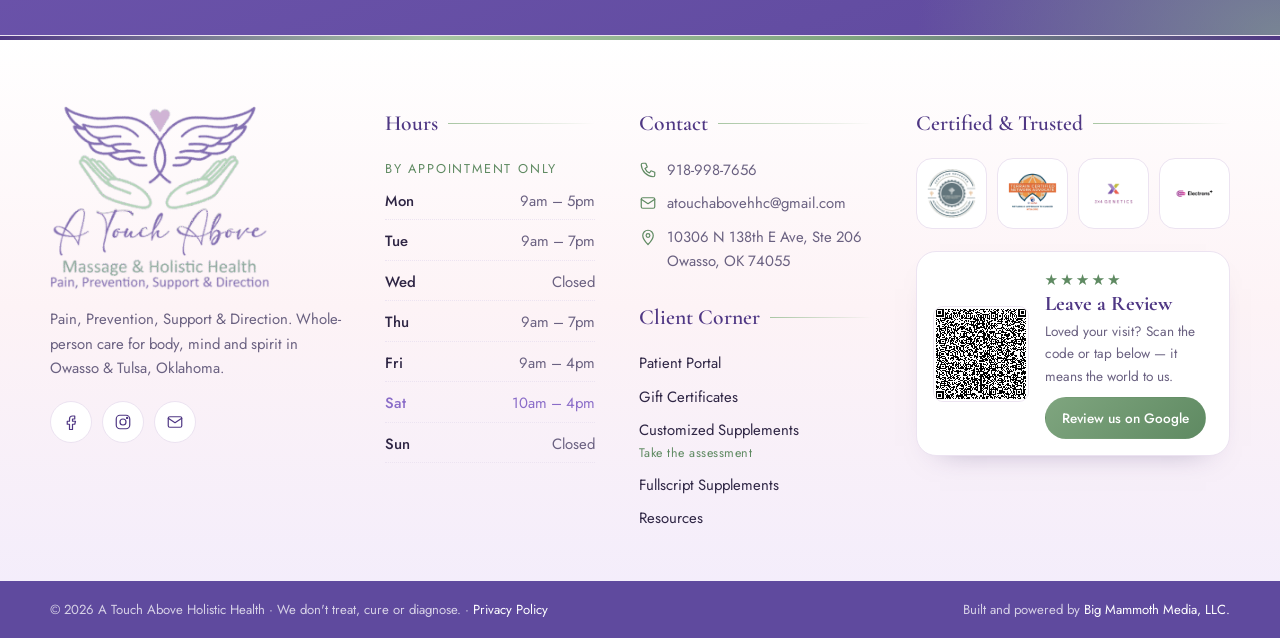
==== commit c1453117: "Home hero: new massage photo, cropped to the treatment Co-Authored-By: Claude Opus 5.5 <noreply@anth" ====
--- a/index.html
+++ b/index.html
@@ -27,7 +27,7 @@
     </div>
     <div class="orb-stage reveal d2">
       <div class="ring r2"></div><div class="ring"><b></b></div>
-      <div class="orb photo"><img src="img/tara.webp" alt="Tara Safran, owner of A Touch Above Holistic Health" fetchpriority="high" style="object-position:50% 20%"></div>
+      <div class="orb photo"><img src="img/massage.webp" alt="Tara giving a therapeutic massage at A Touch Above" width="760" height="760" fetchpriority="high" style="object-position:50% 50%"></div>
       <div class="chip-float cf1"><span data-i="star"></span><div><strong>30+ years</strong>hands-on experience</div></div>
       <div class="chip-float cf2"><span data-i="bolt"></span><div><strong>Pain relief</strong>advanced PEMF therapy</div></div>
       <div class="chip-float cf3"><span data-i="heart"></span><div><strong>Whole-person</strong>body · mind · spirit</div></div>
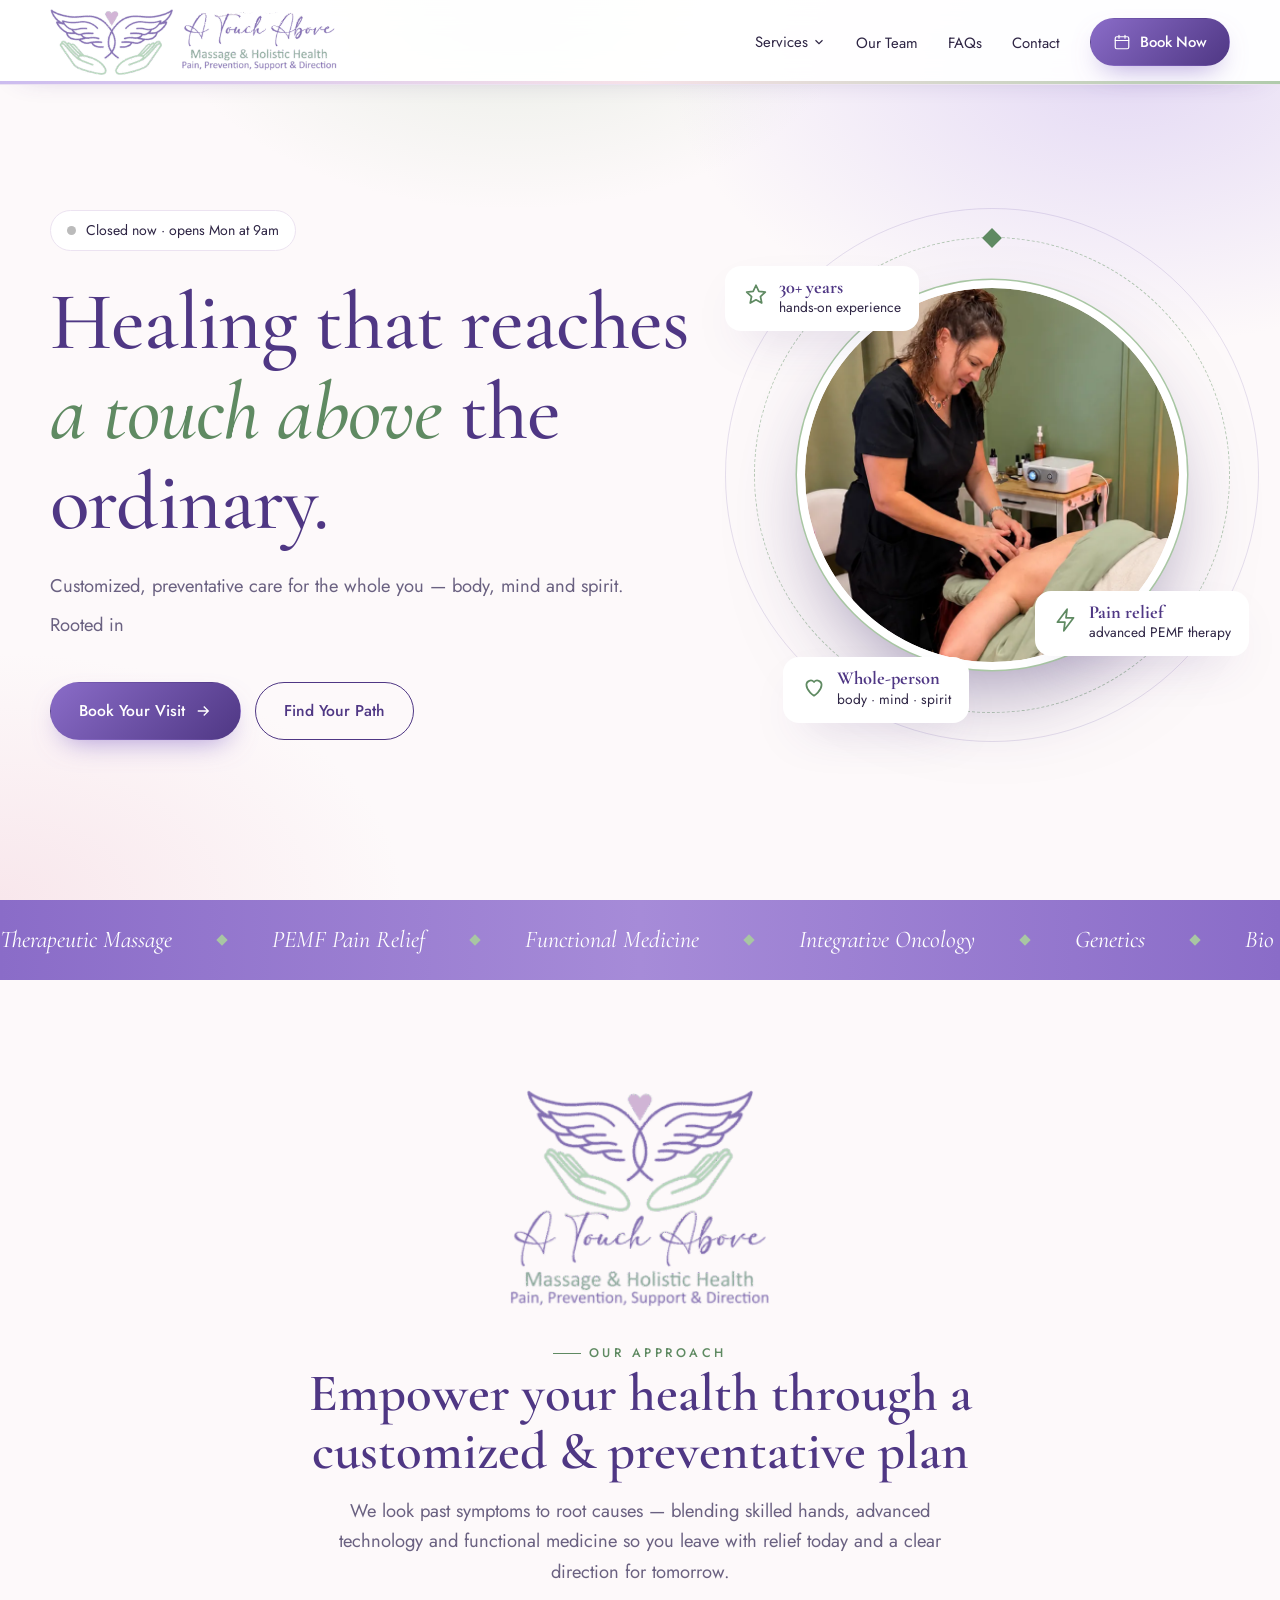
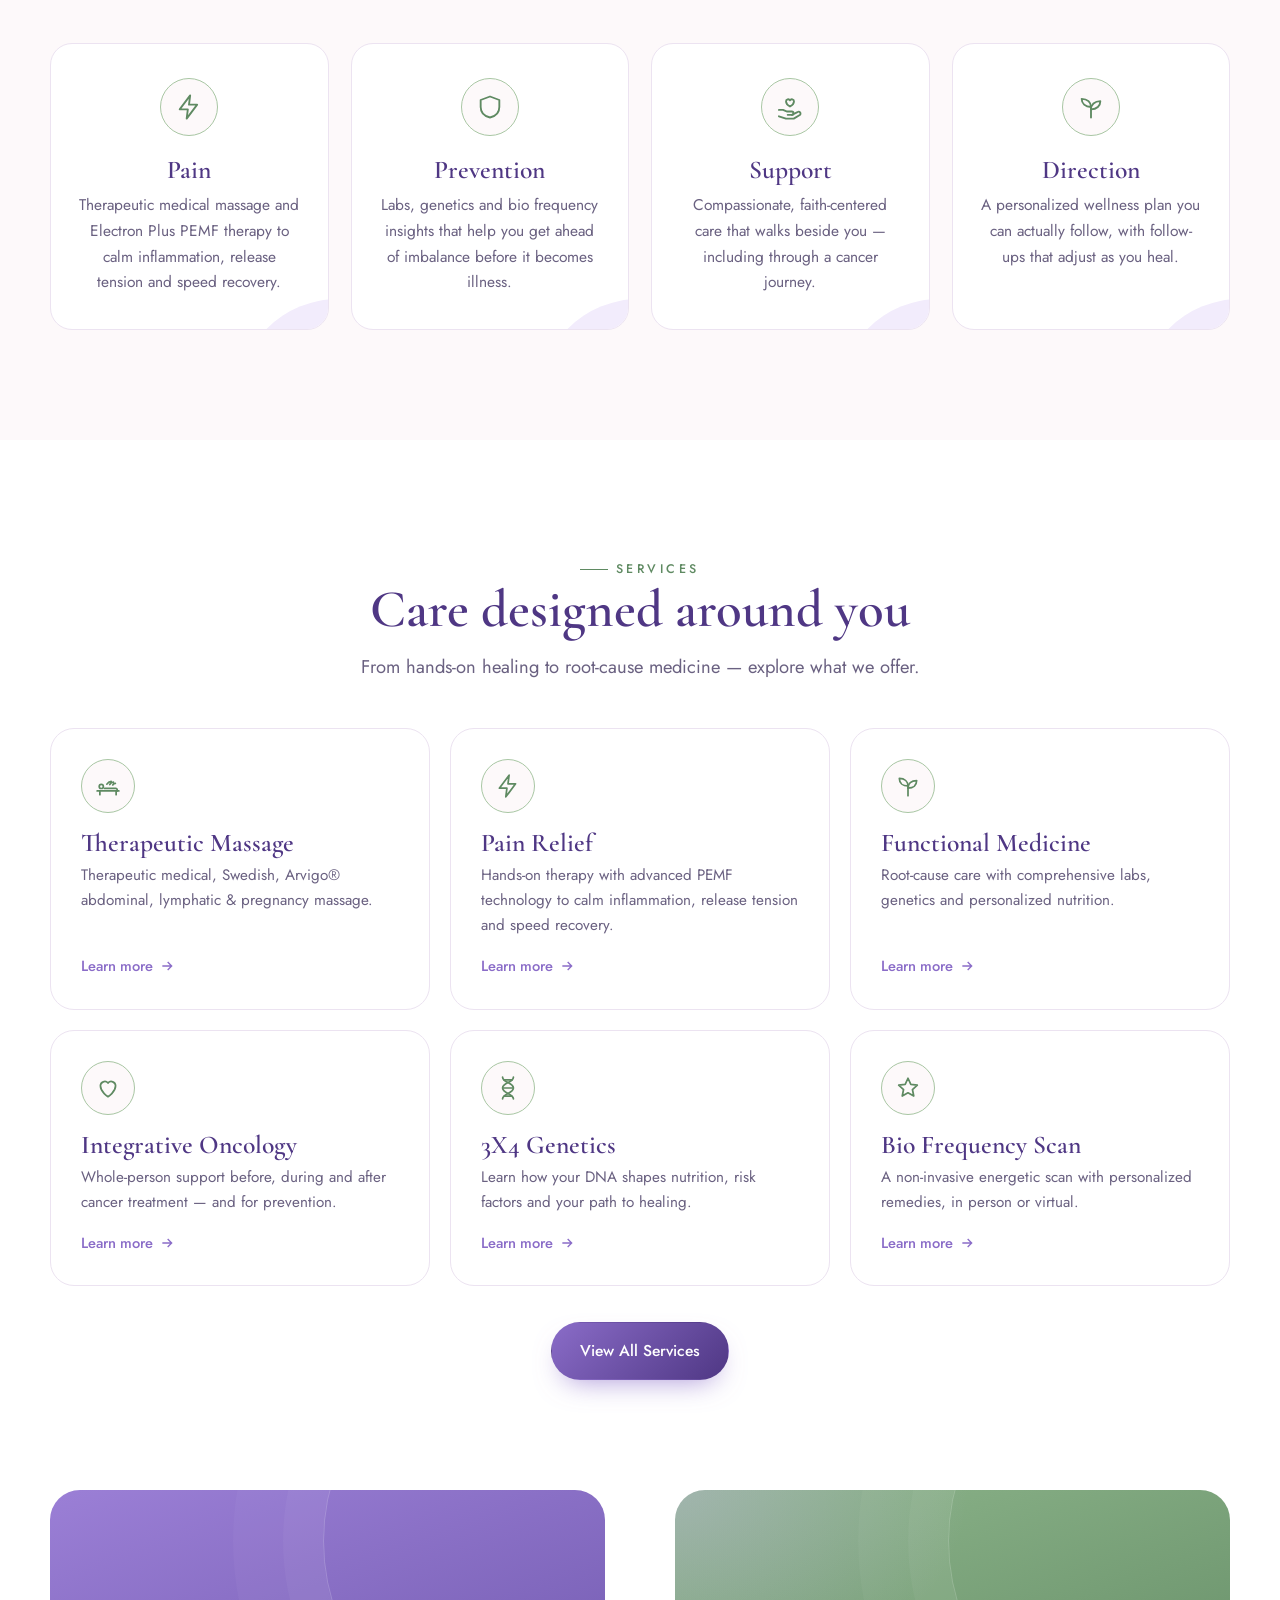
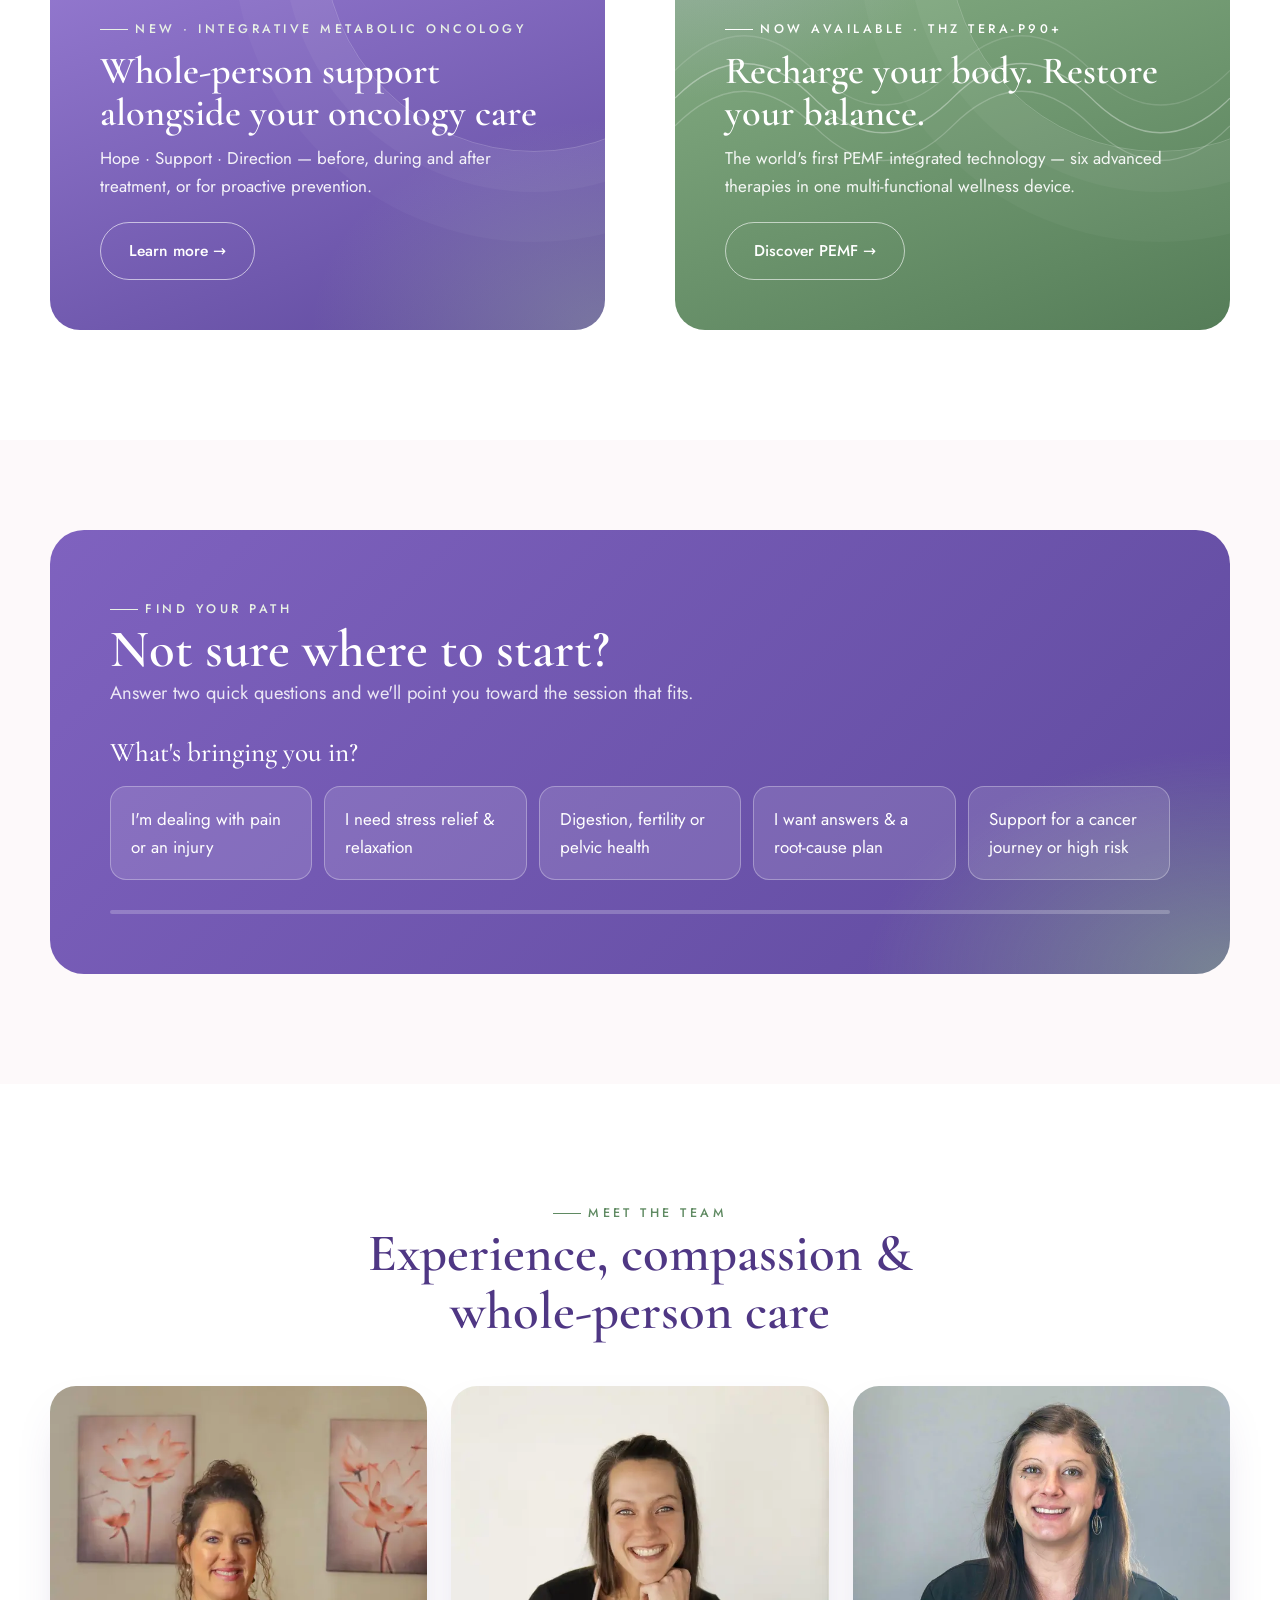
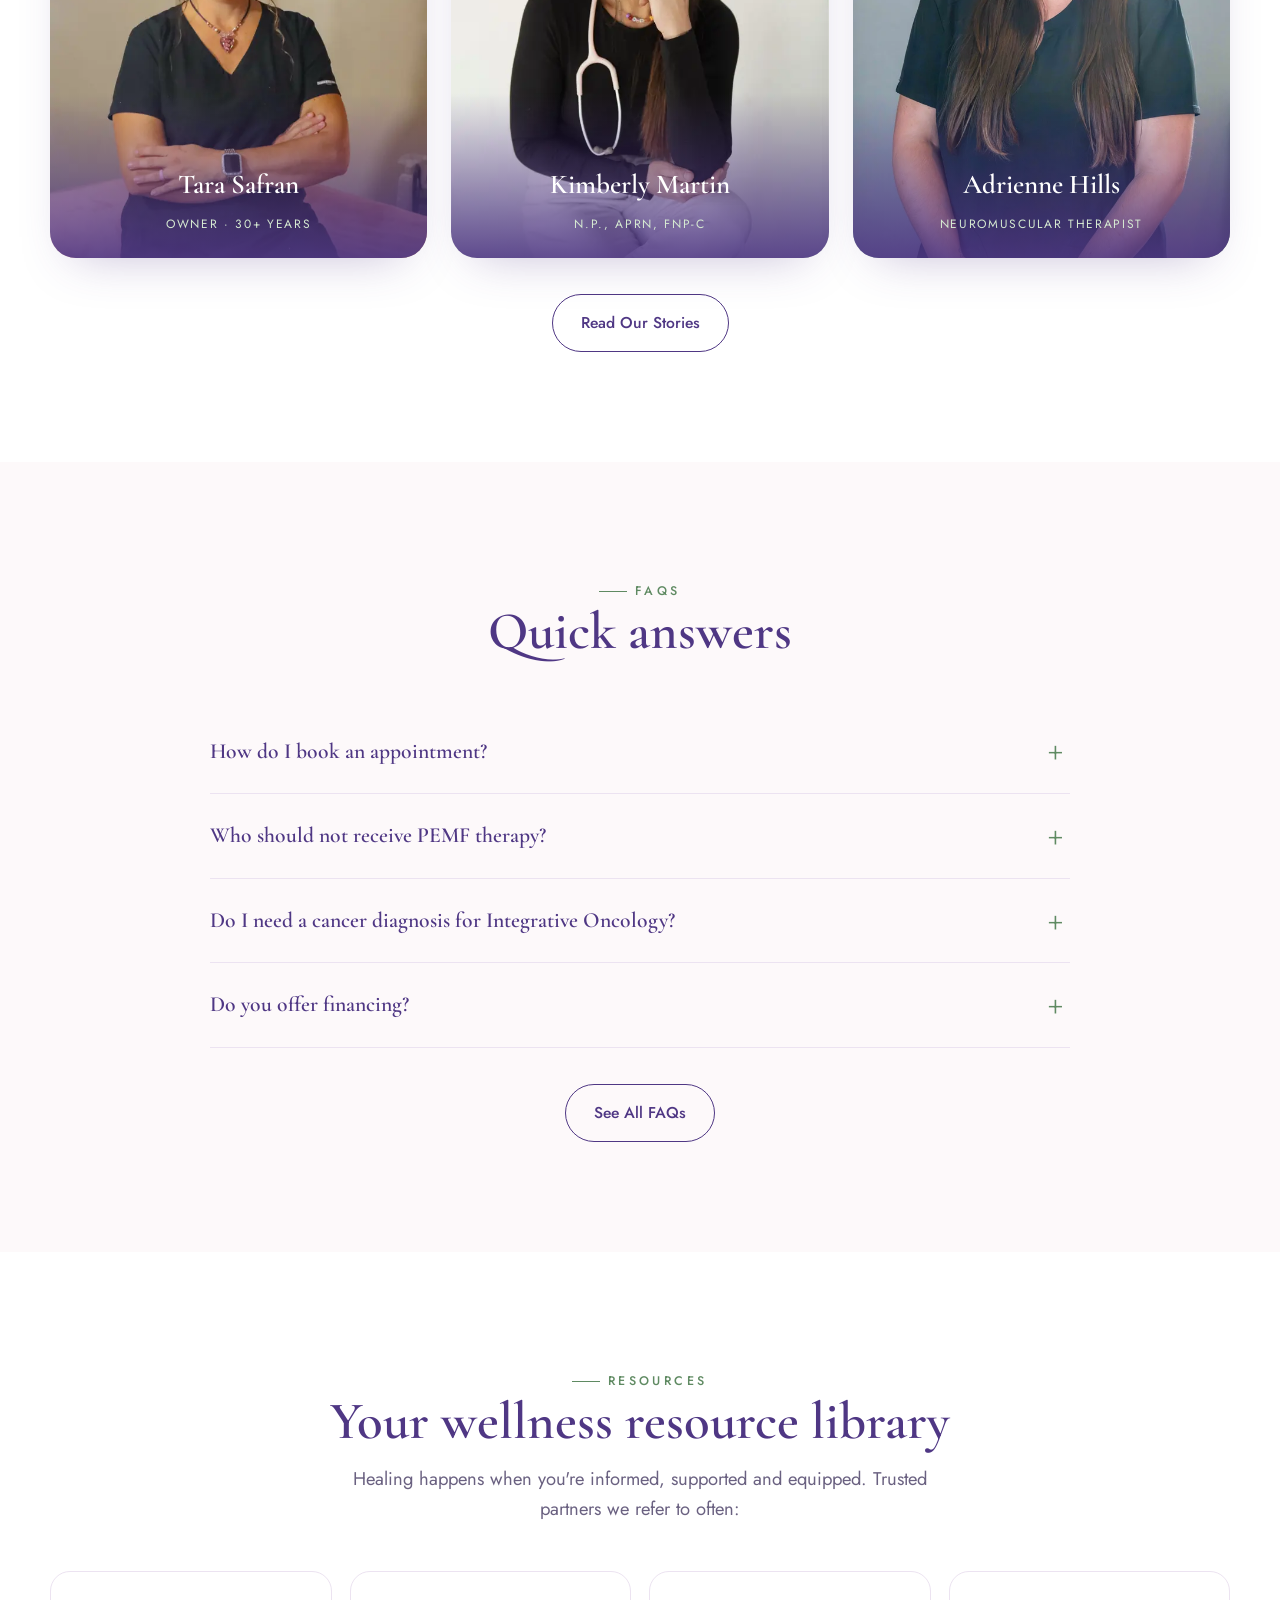
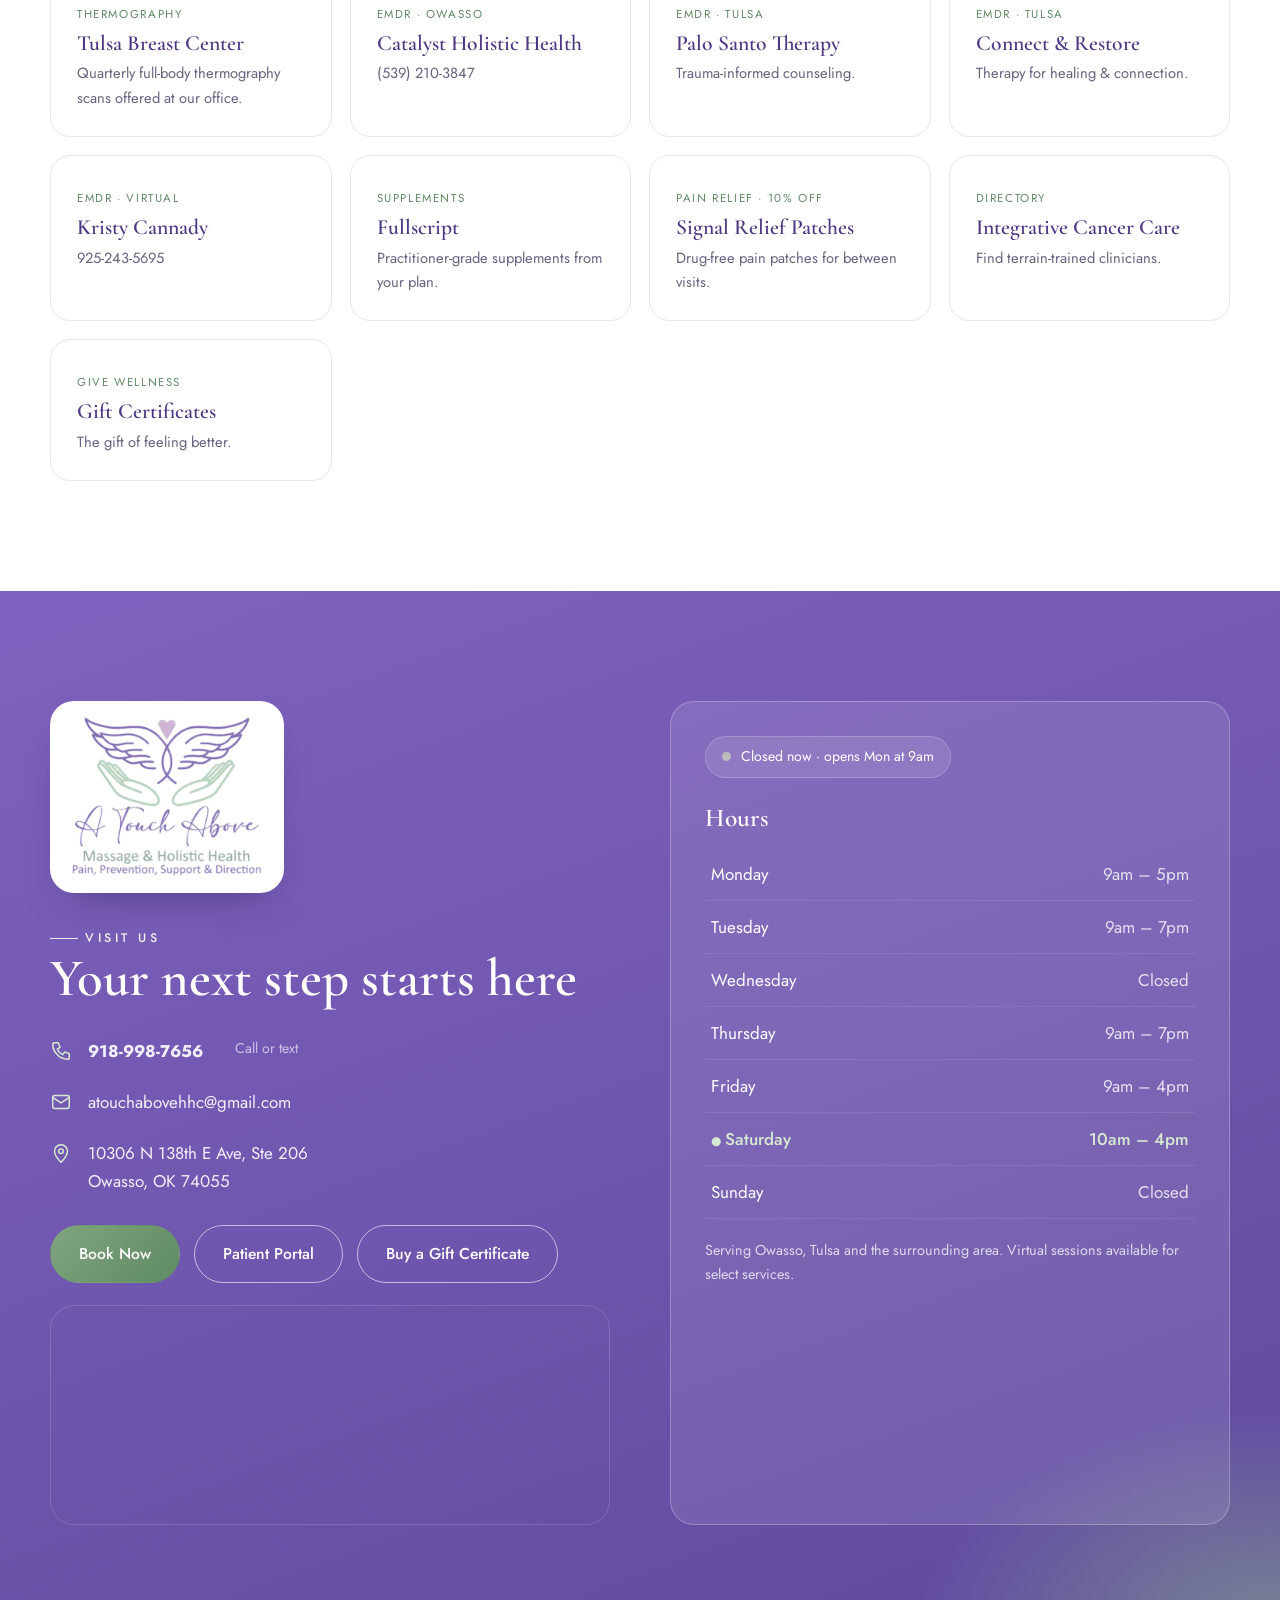
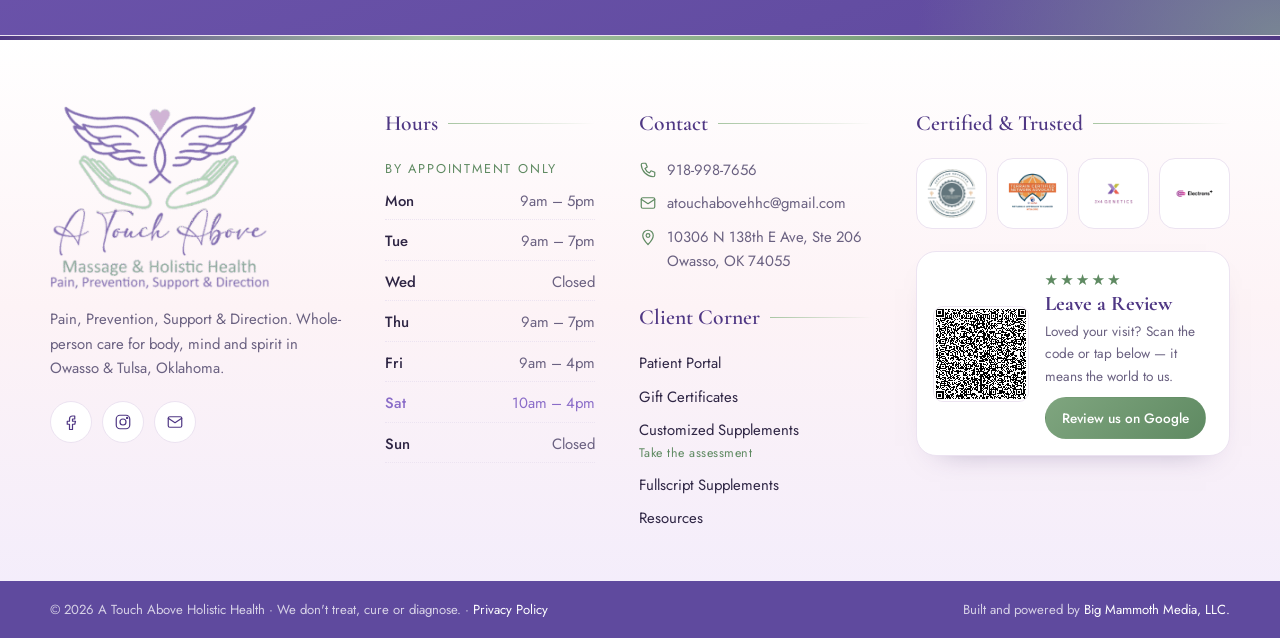
==== commit 944beb06: "Team: replace Jacey Pett with Adrienne Hills (bio, headshot, specialties) Co-Authored-By: Claude Opu" ====
--- a/index.html
+++ b/index.html
@@ -139,7 +139,7 @@
     <div class="team-snip">
       <a class="tcard reveal" href="team.html#tara"><img src="img/tara.webp" alt="Tara Safran"><div class="cap"><b>Tara Safran</b><span>Owner · 30+ years</span></div></a>
       <a class="tcard reveal d1" href="team.html#kim"><img src="img/kim.webp" alt="Kimberly Martin"><div class="cap"><b>Kimberly Martin</b><span>N.P., APRN, FNP-C</span></div></a>
-      <a class="tcard reveal d2" href="team.html#jacey"><img src="img/jacey.webp" alt="Jacey Pett"><div class="cap"><b>Jacey Pett</b><span>Licensed Massage Therapist</span></div></a>
+      <a class="tcard reveal d2" href="team.html#adrienne"><img src="img/adrienne.webp" alt="Adrienne Hills"><div class="cap"><b>Adrienne Hills</b><span>Neuromuscular Therapist</span></div></a>
     </div>
     <div class="see-all reveal"><a class="btn btn-ghost" href="team.html">Read Our Stories</a></div>
   </div>
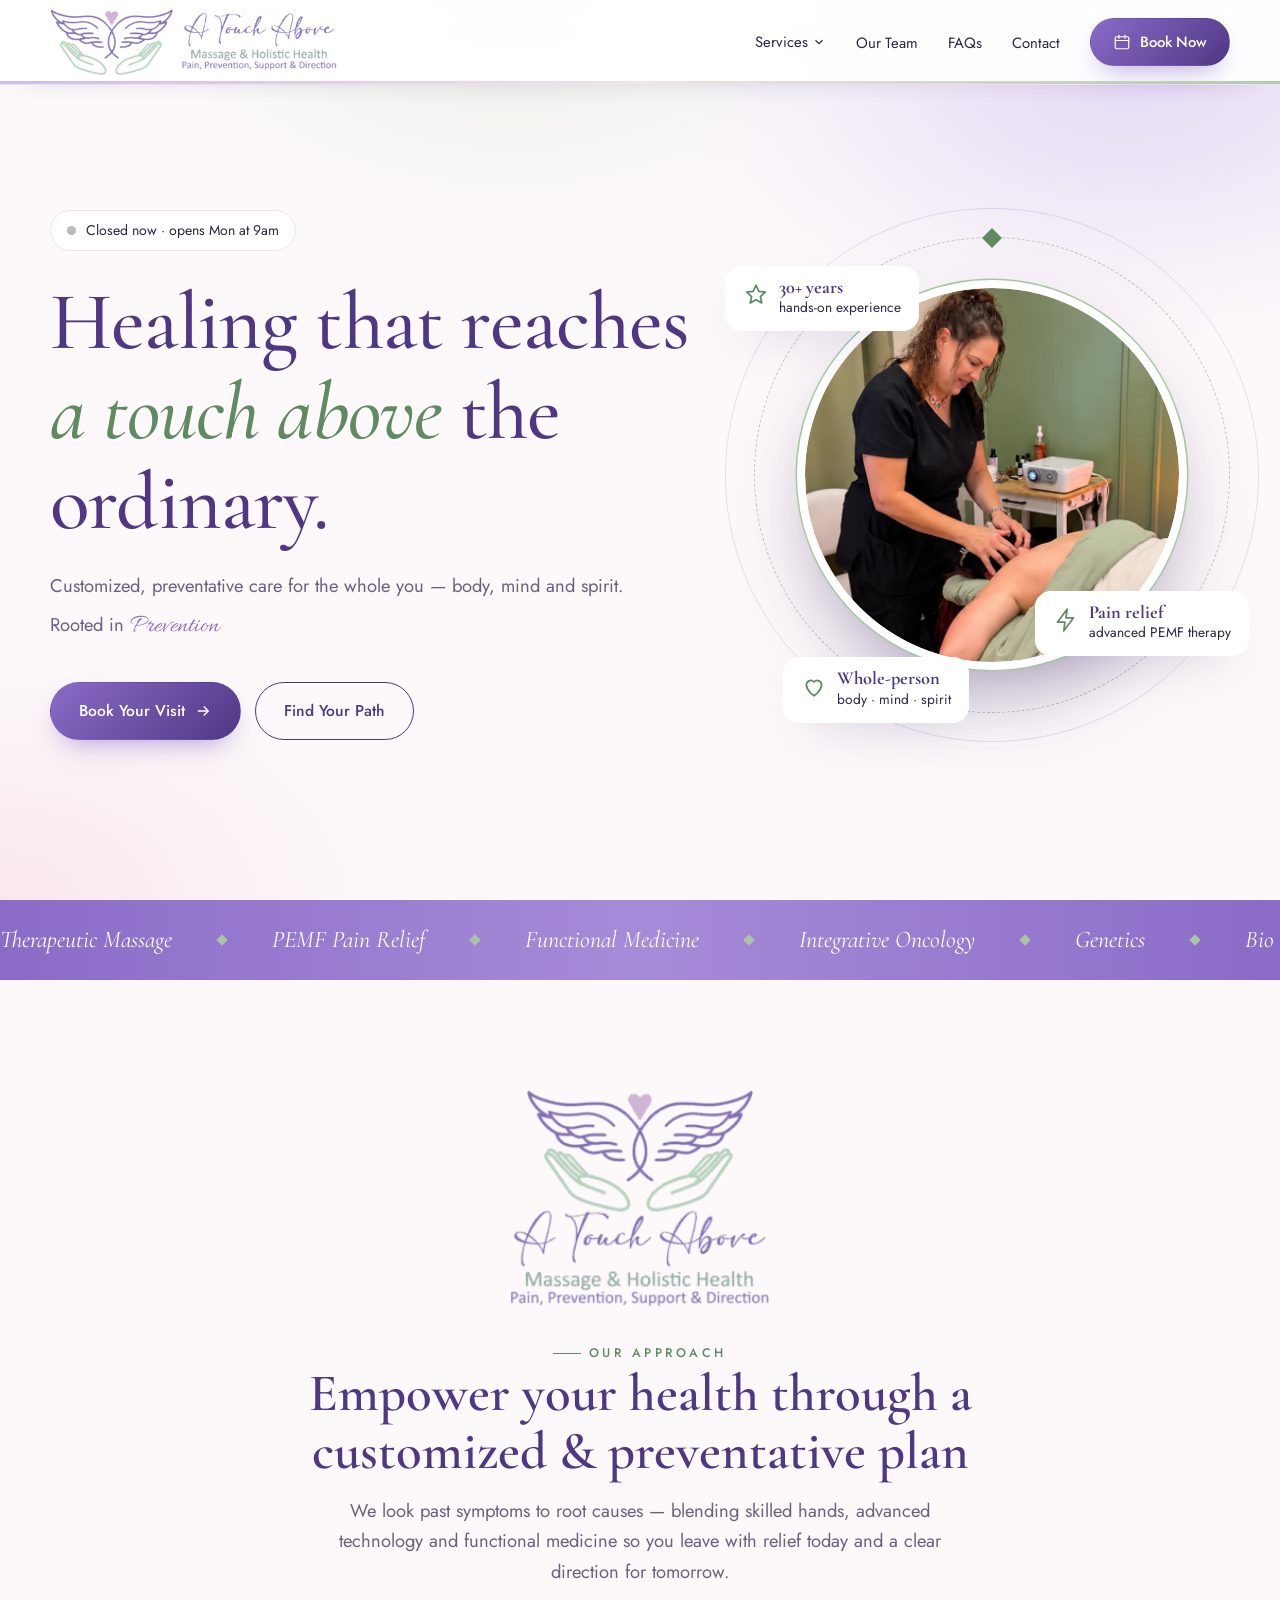
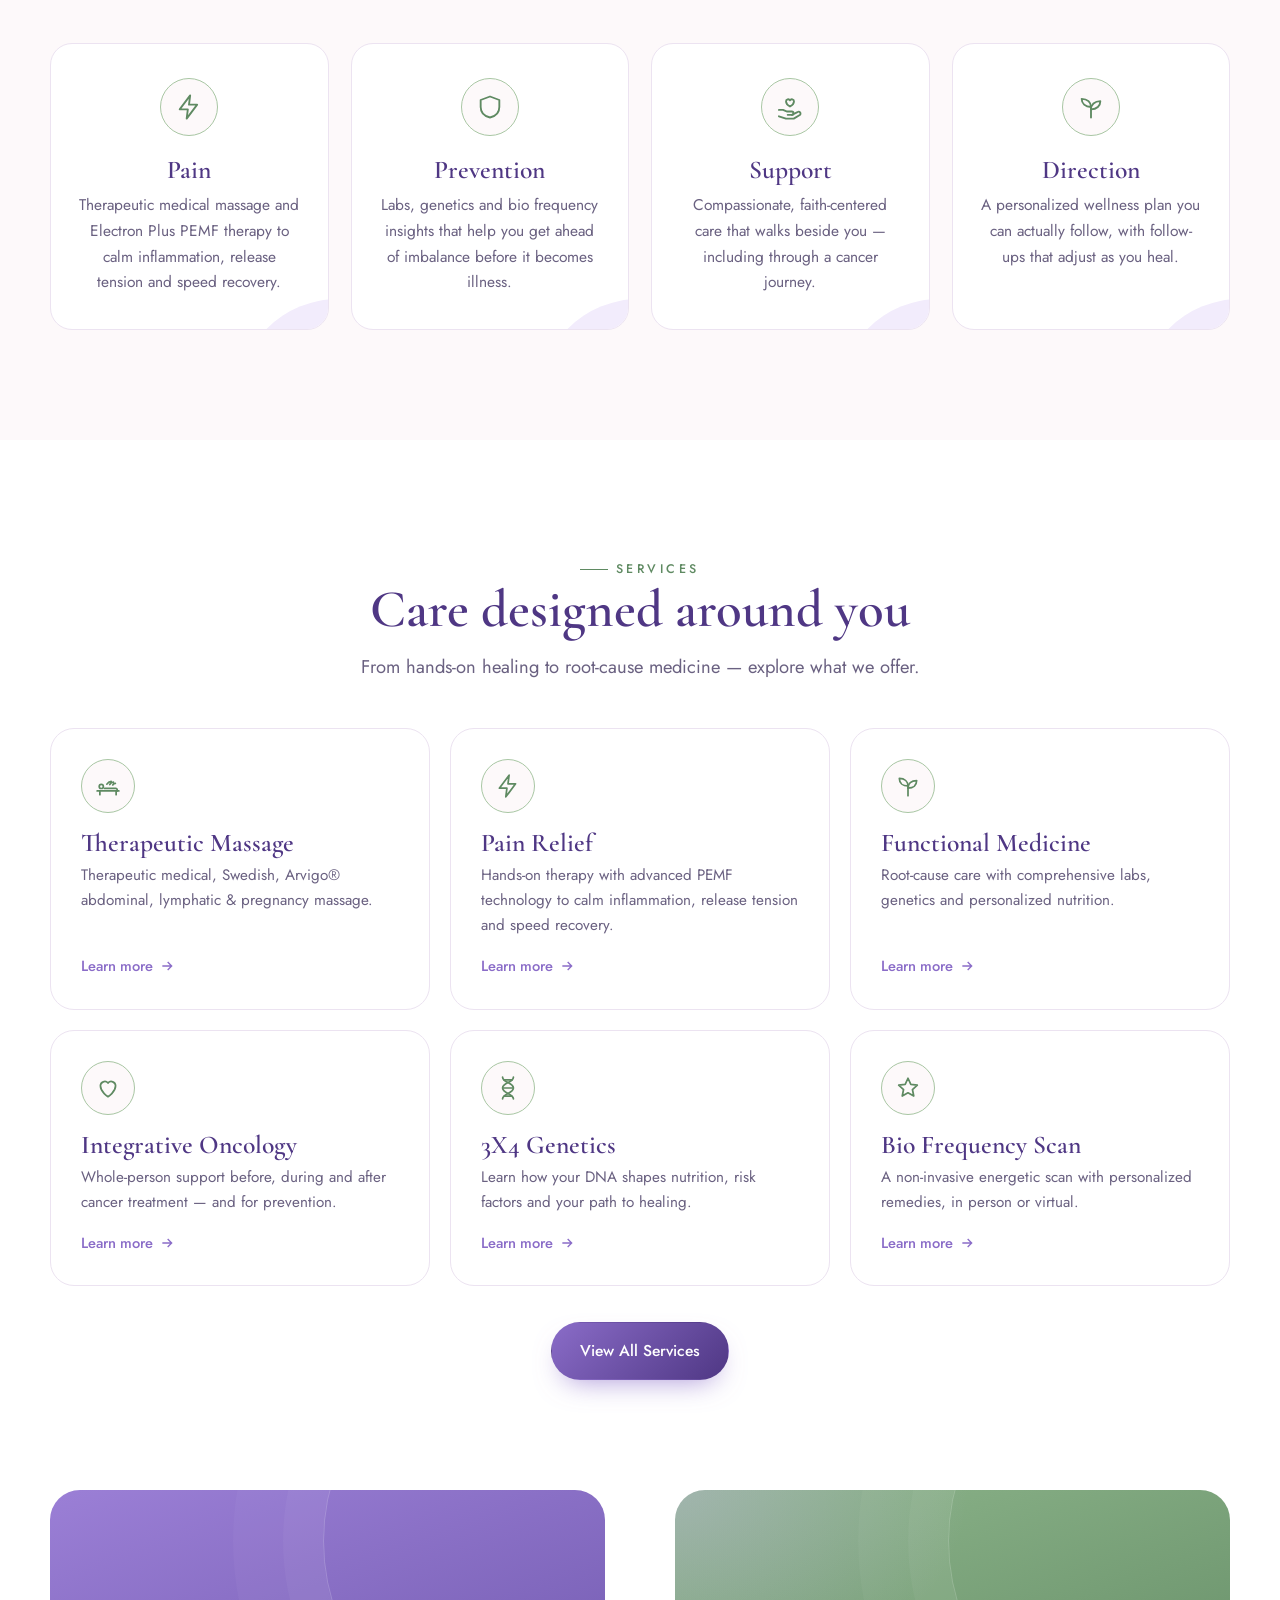
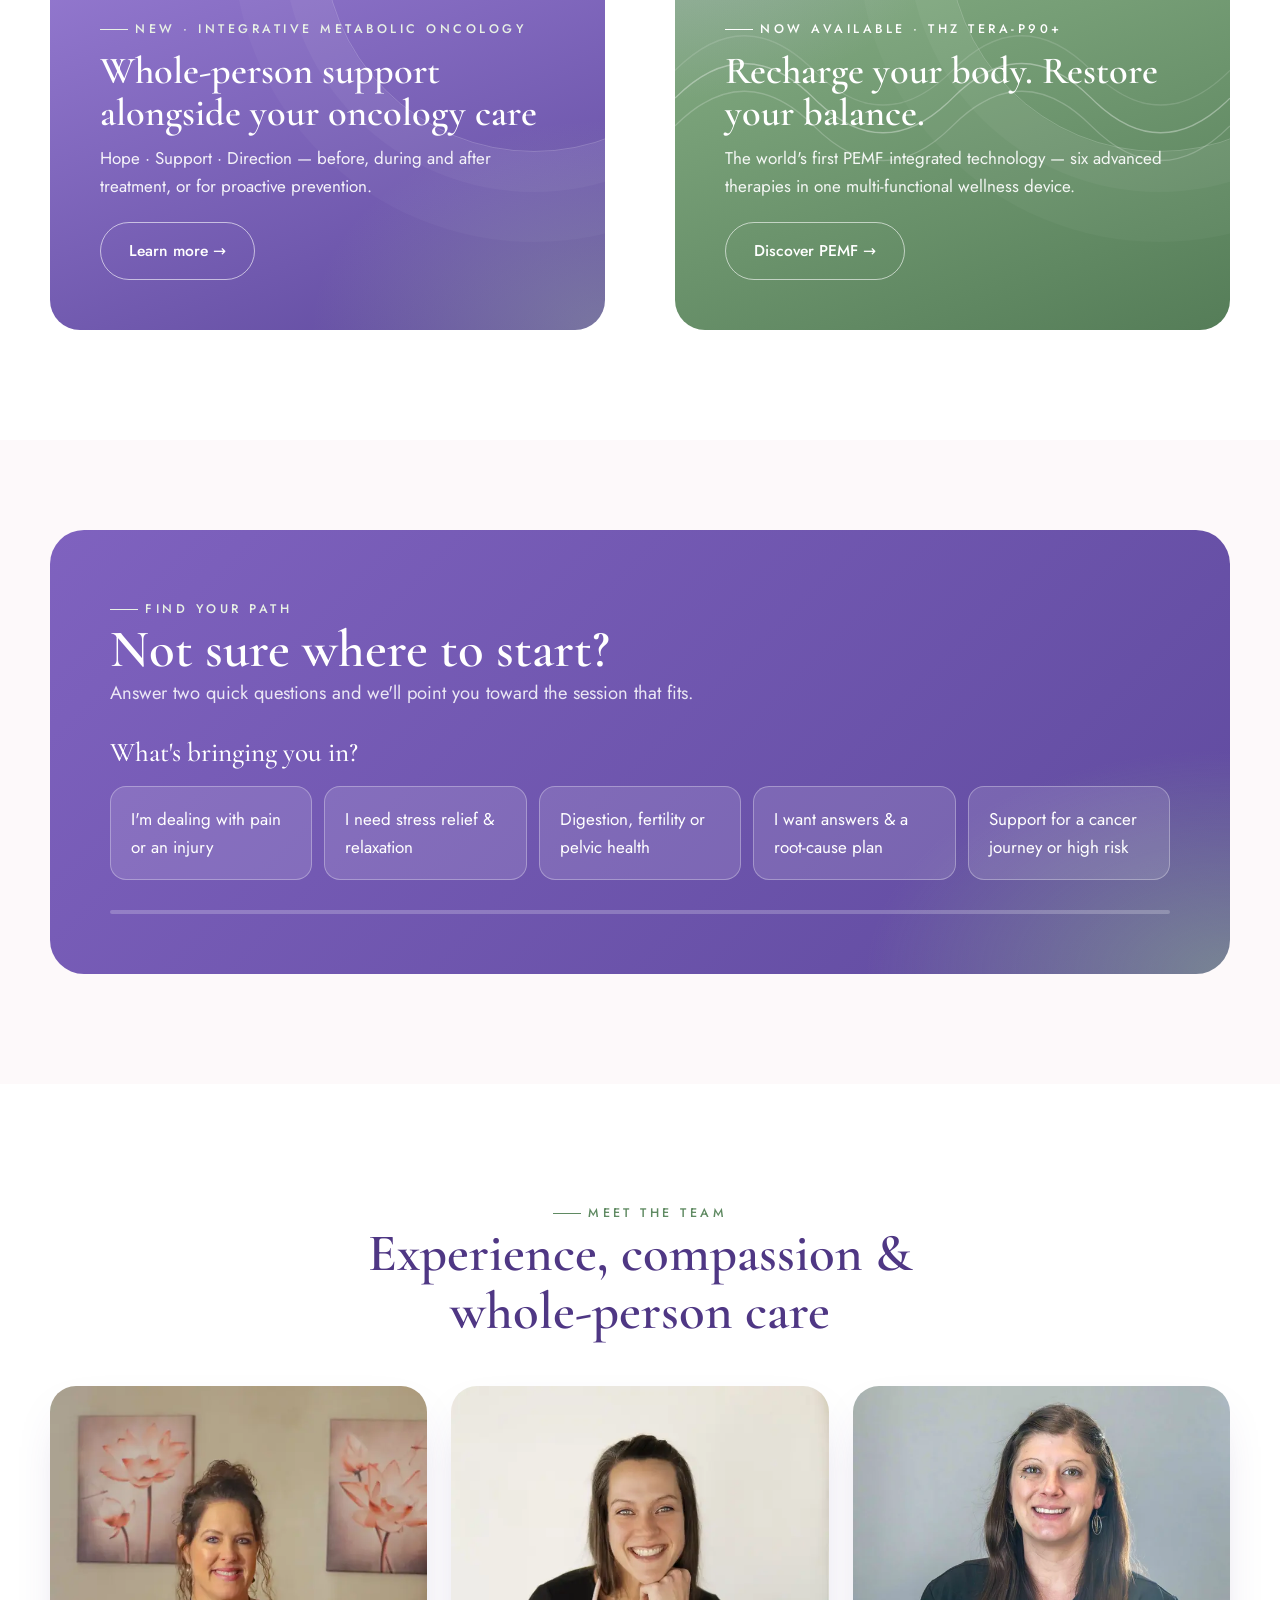
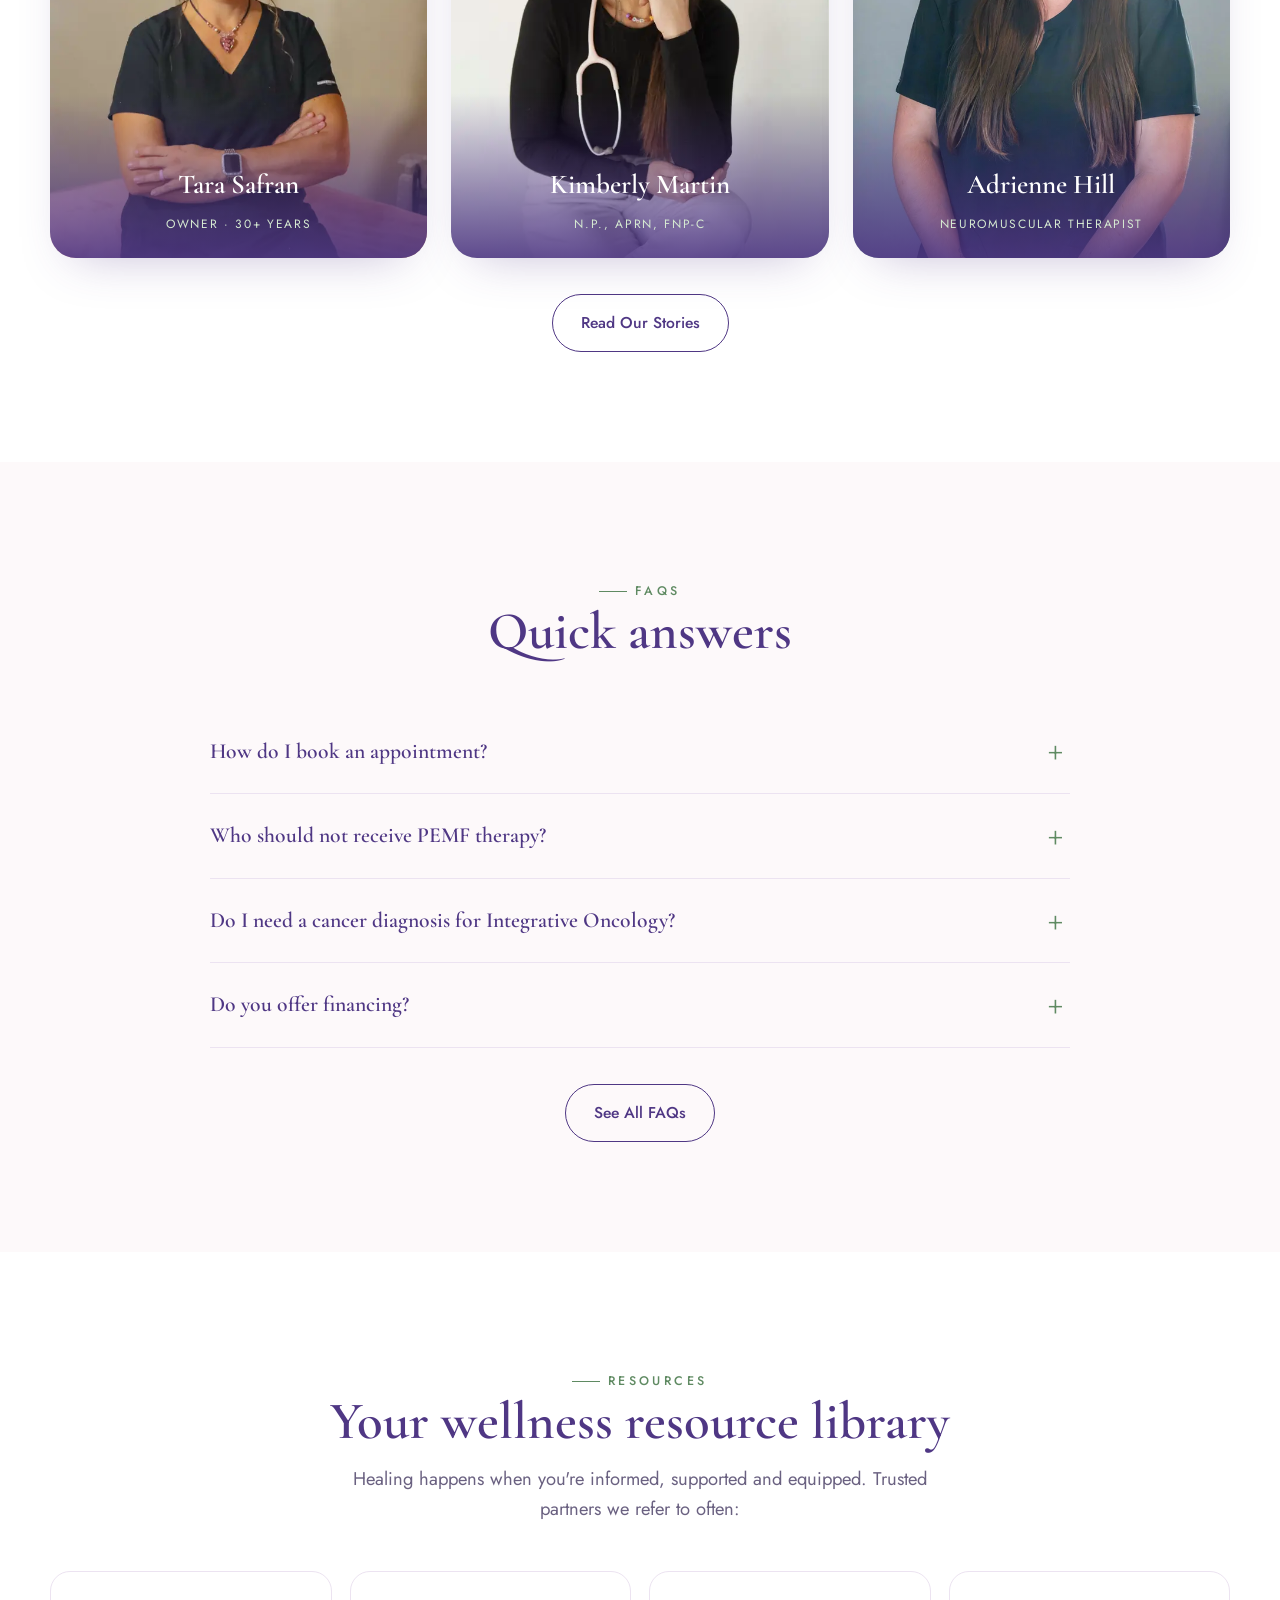
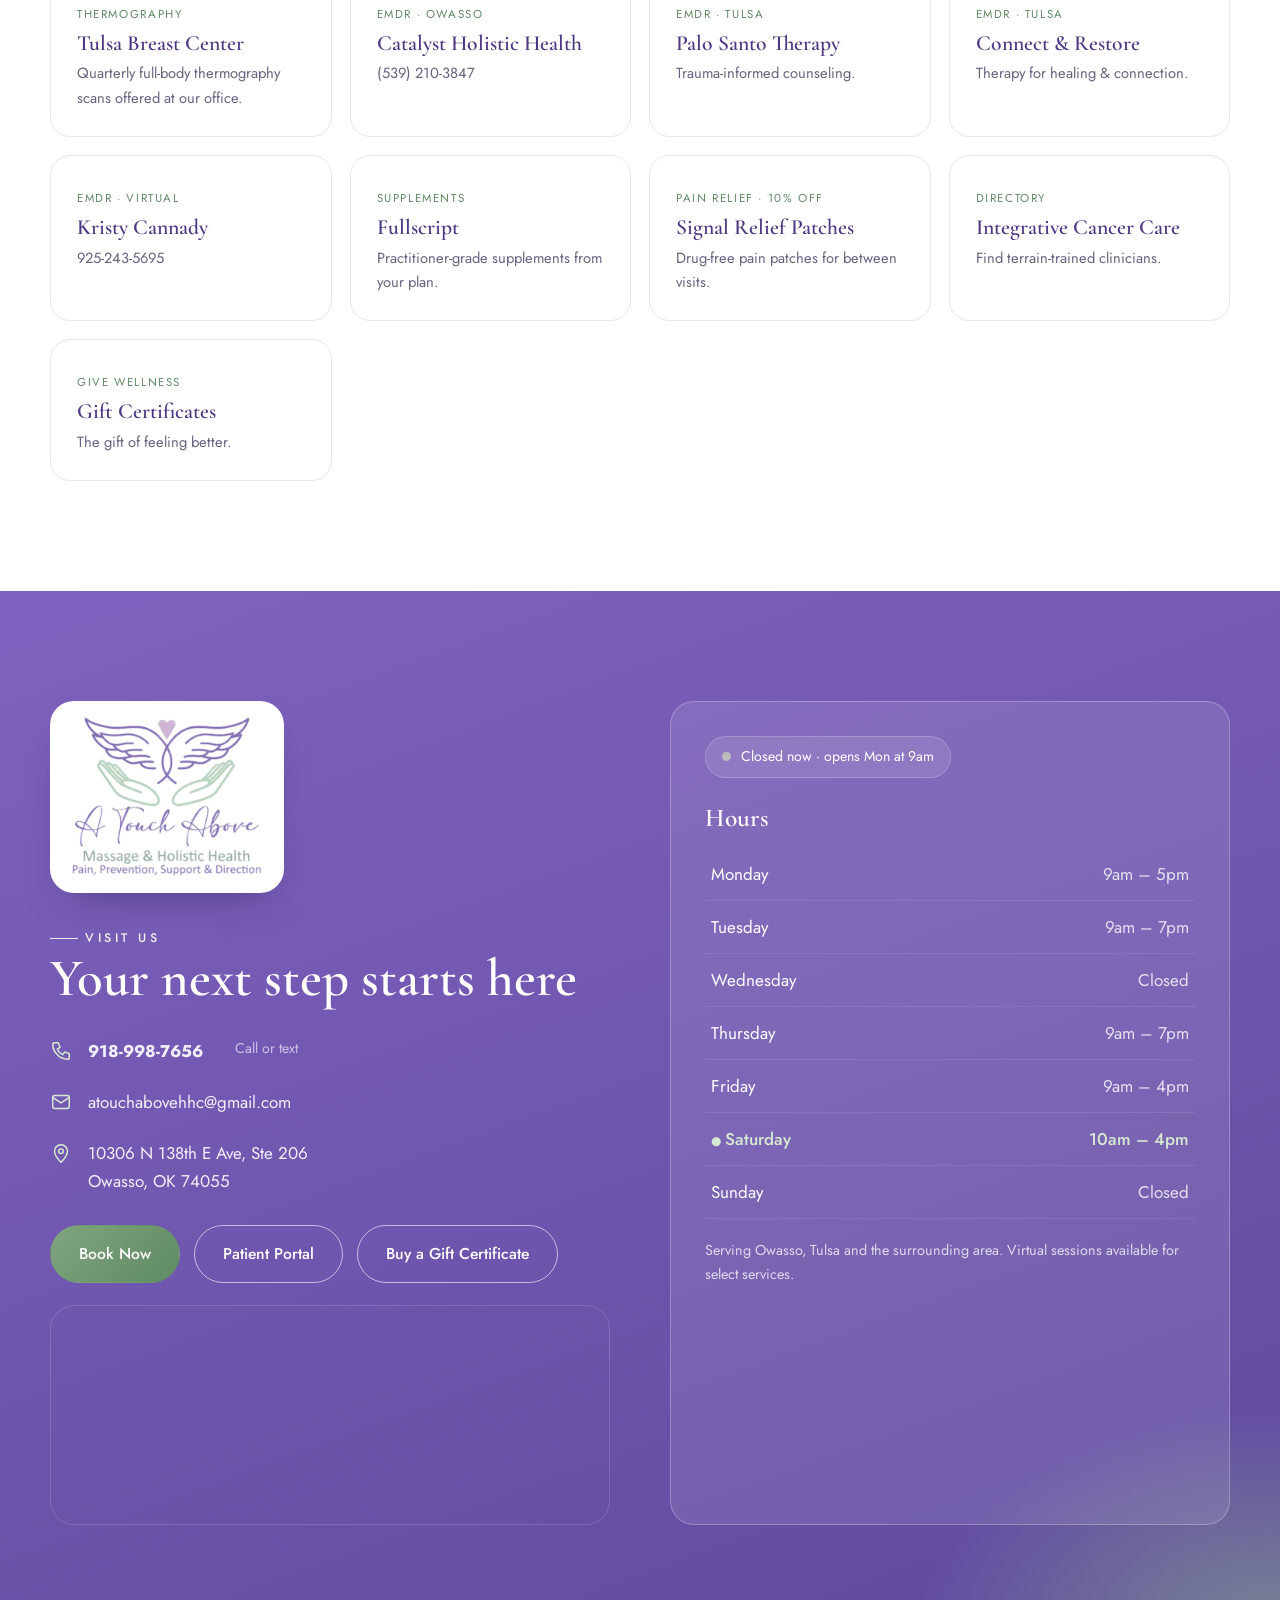
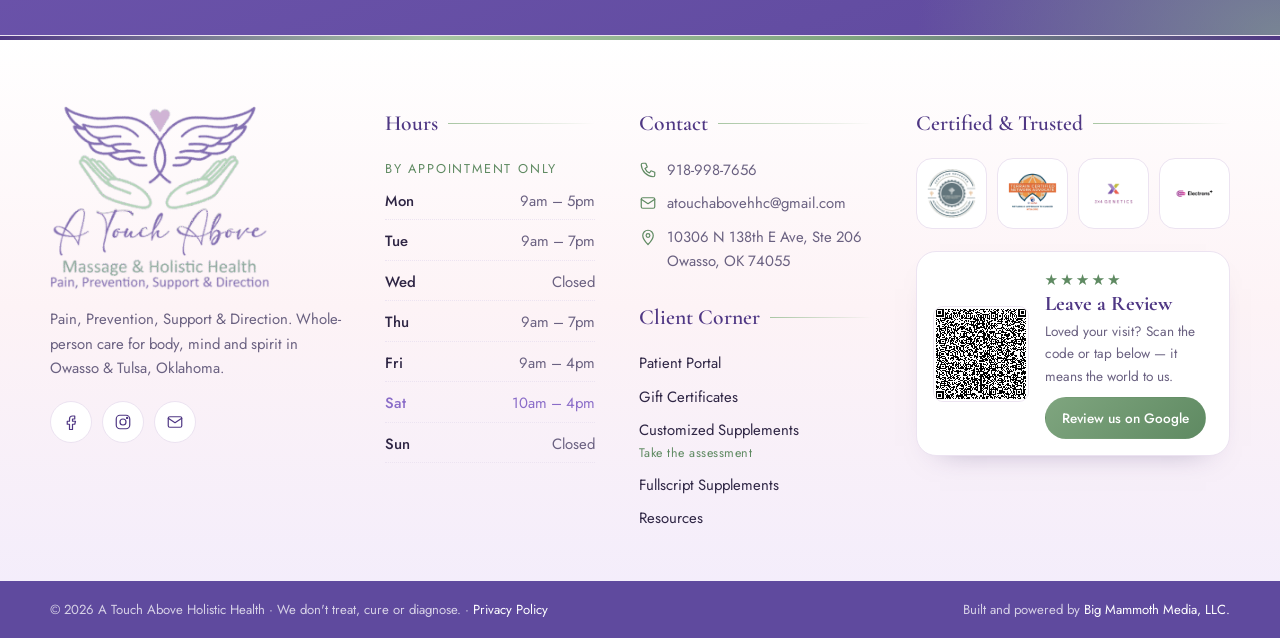
==== commit 02fb12c0: "Fix name: Adrienne Hill Co-Authored-By: Claude Opus 5.5 <noreply@anthropic.com> Claude-Session: http" ====
--- a/index.html
+++ b/index.html
@@ -139,7 +139,7 @@
     <div class="team-snip">
       <a class="tcard reveal" href="team.html#tara"><img src="img/tara.webp" alt="Tara Safran"><div class="cap"><b>Tara Safran</b><span>Owner · 30+ years</span></div></a>
       <a class="tcard reveal d1" href="team.html#kim"><img src="img/kim.webp" alt="Kimberly Martin"><div class="cap"><b>Kimberly Martin</b><span>N.P., APRN, FNP-C</span></div></a>
-      <a class="tcard reveal d2" href="team.html#adrienne"><img src="img/adrienne.webp" alt="Adrienne Hills"><div class="cap"><b>Adrienne Hills</b><span>Neuromuscular Therapist</span></div></a>
+      <a class="tcard reveal d2" href="team.html#adrienne"><img src="img/adrienne.webp" alt="Adrienne Hill"><div class="cap"><b>Adrienne Hill</b><span>Neuromuscular Therapist</span></div></a>
     </div>
     <div class="see-all reveal"><a class="btn btn-ghost" href="team.html">Read Our Stories</a></div>
   </div>
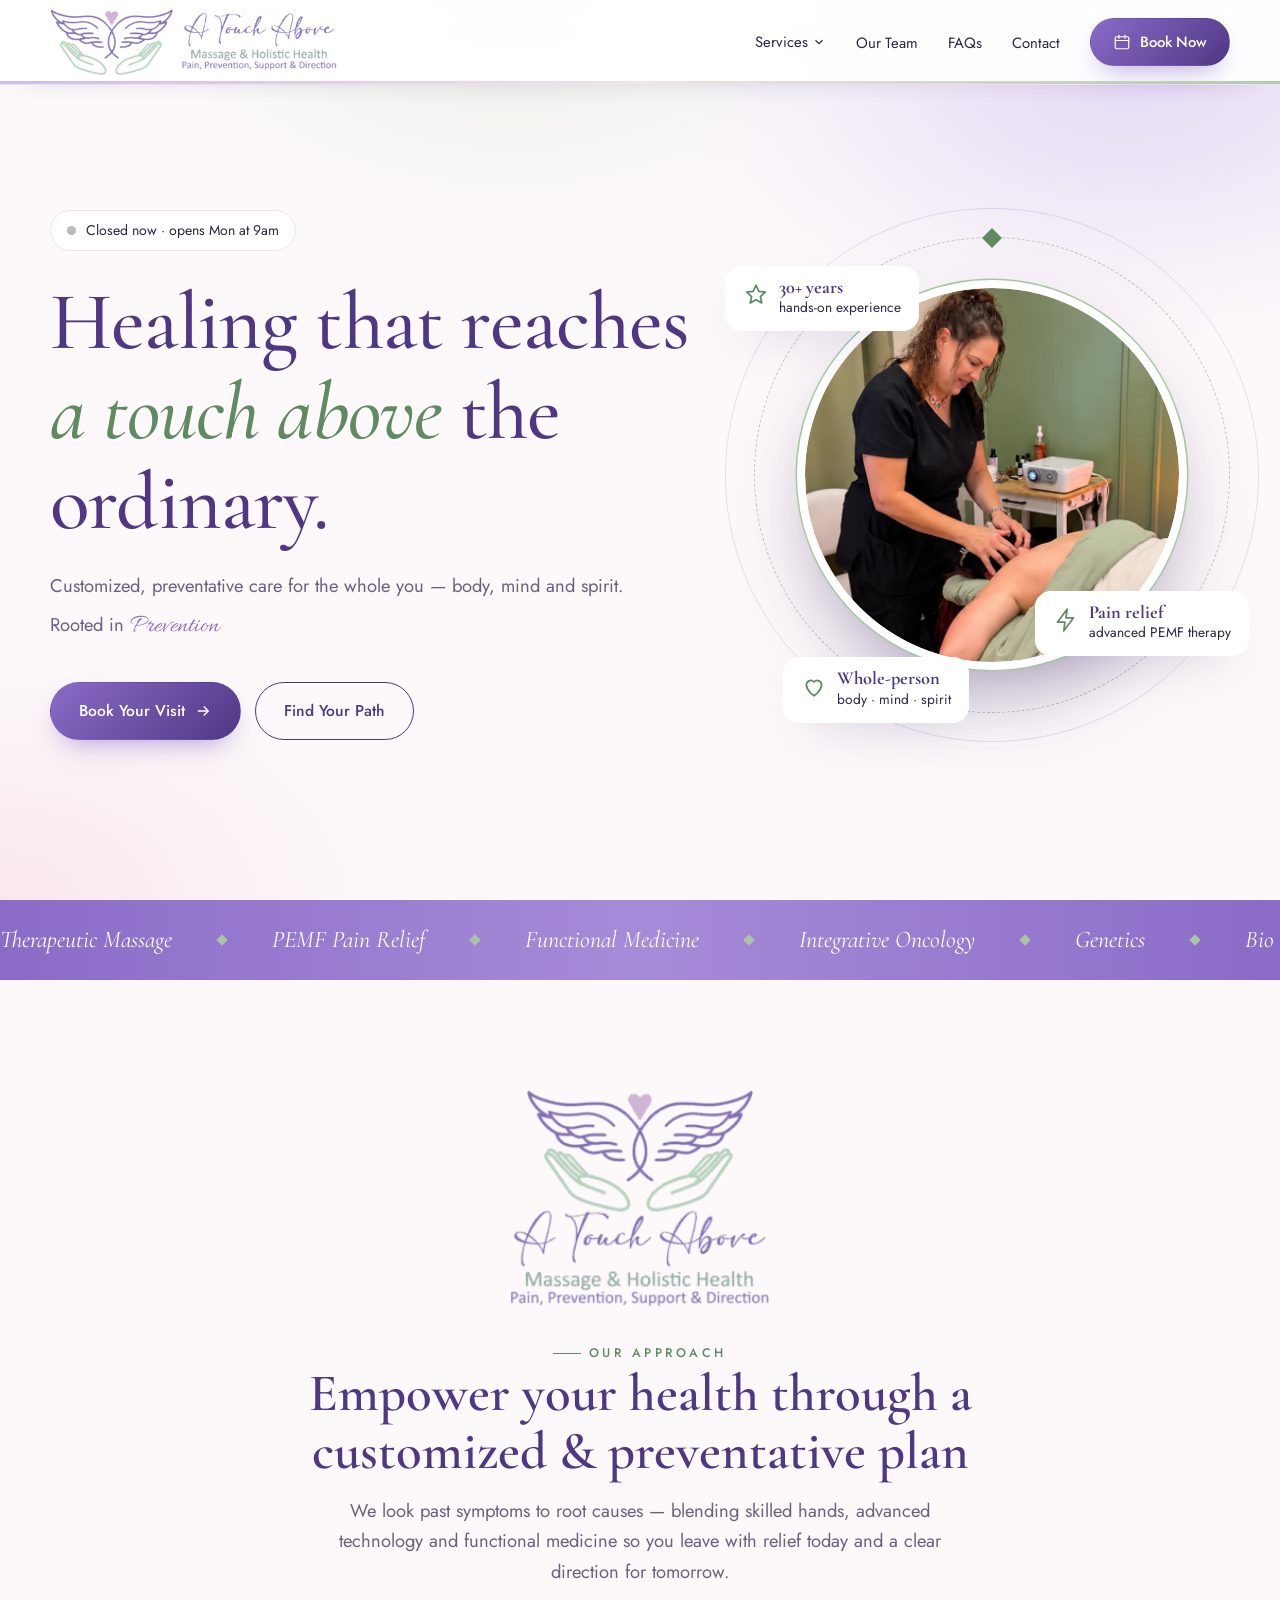
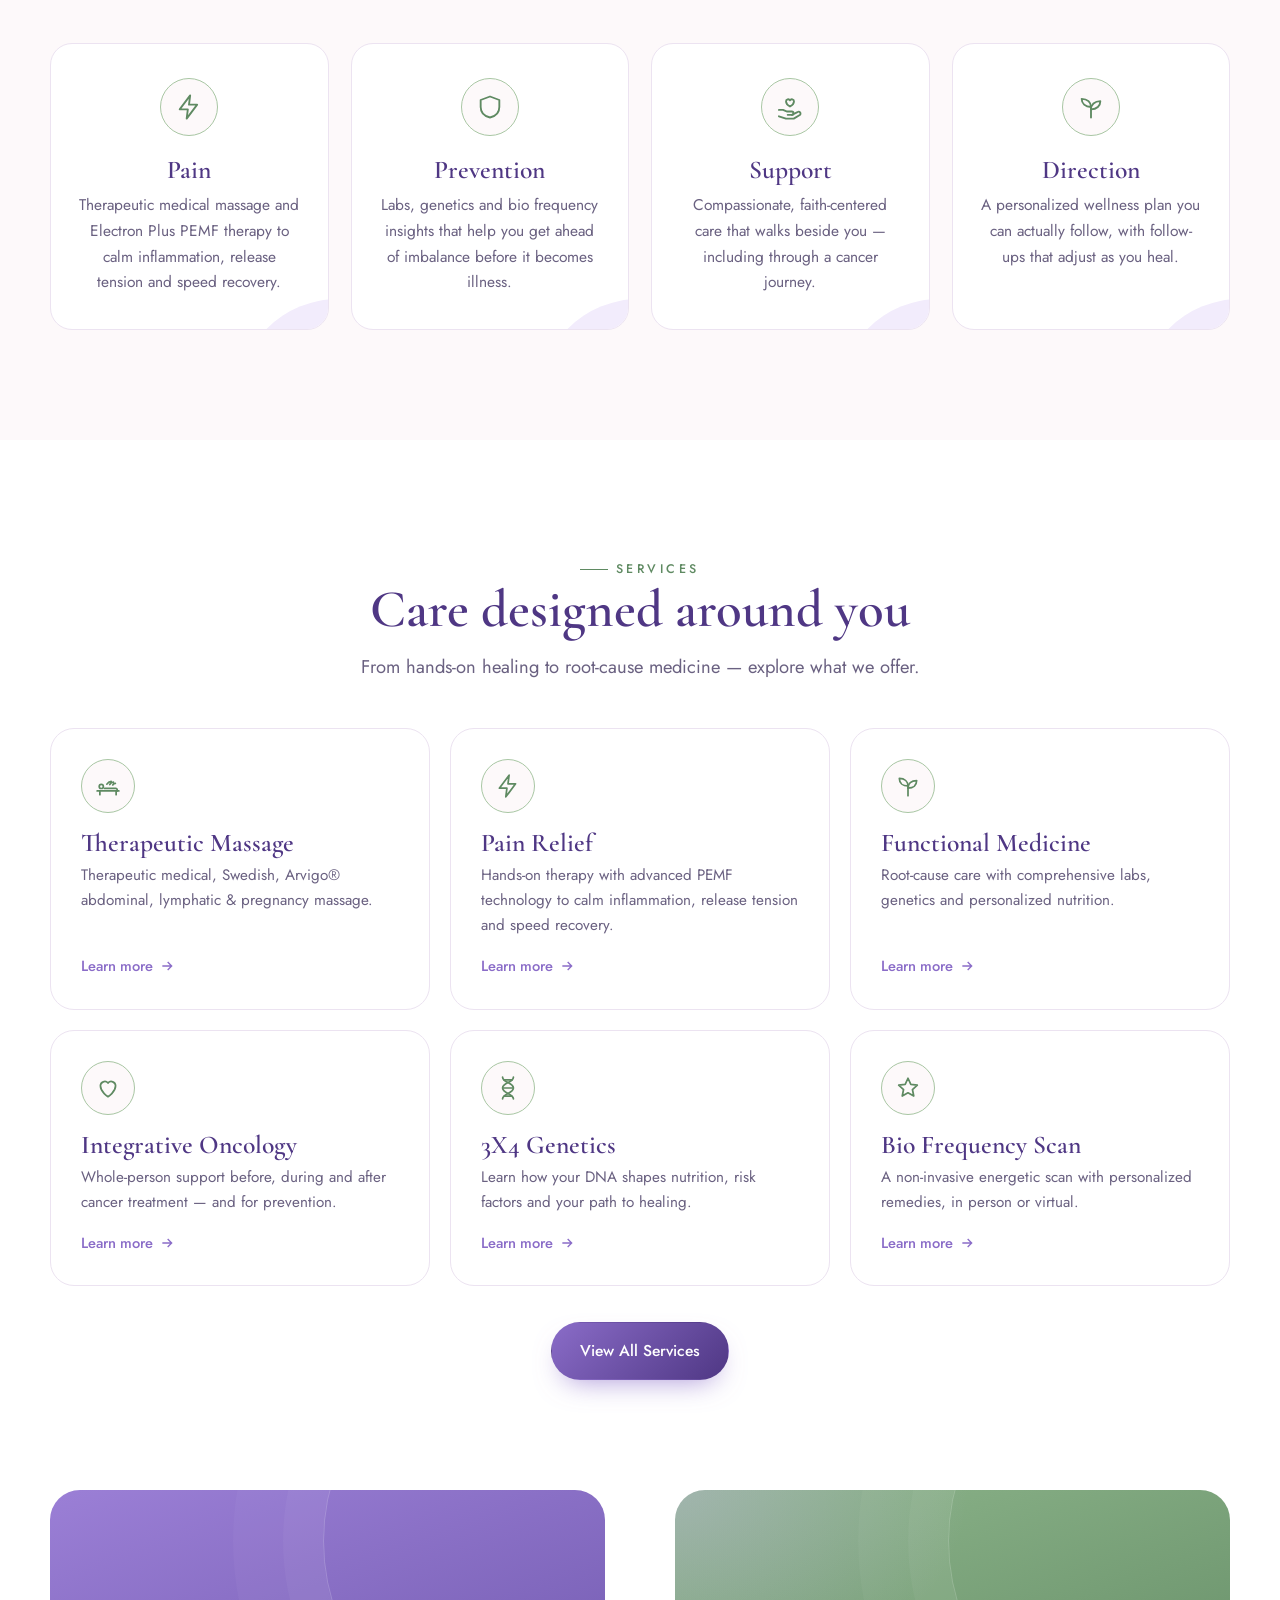
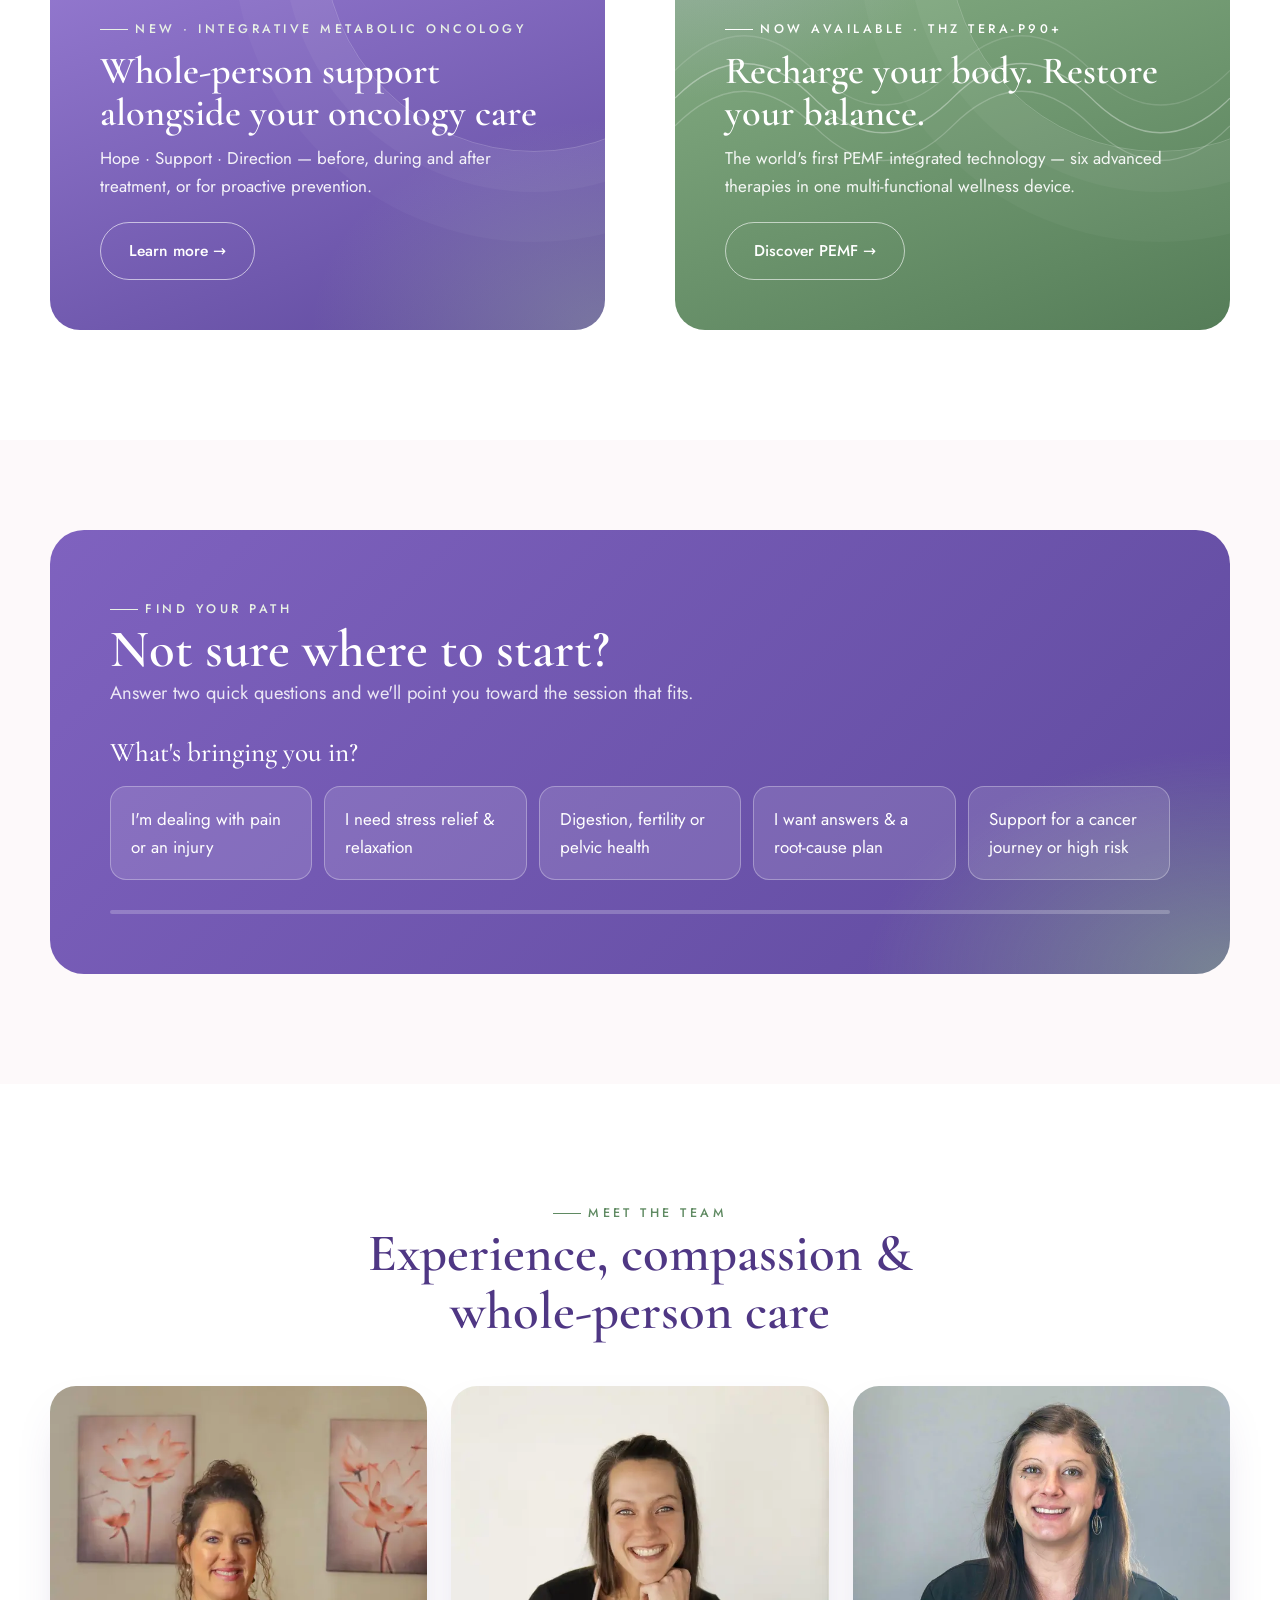
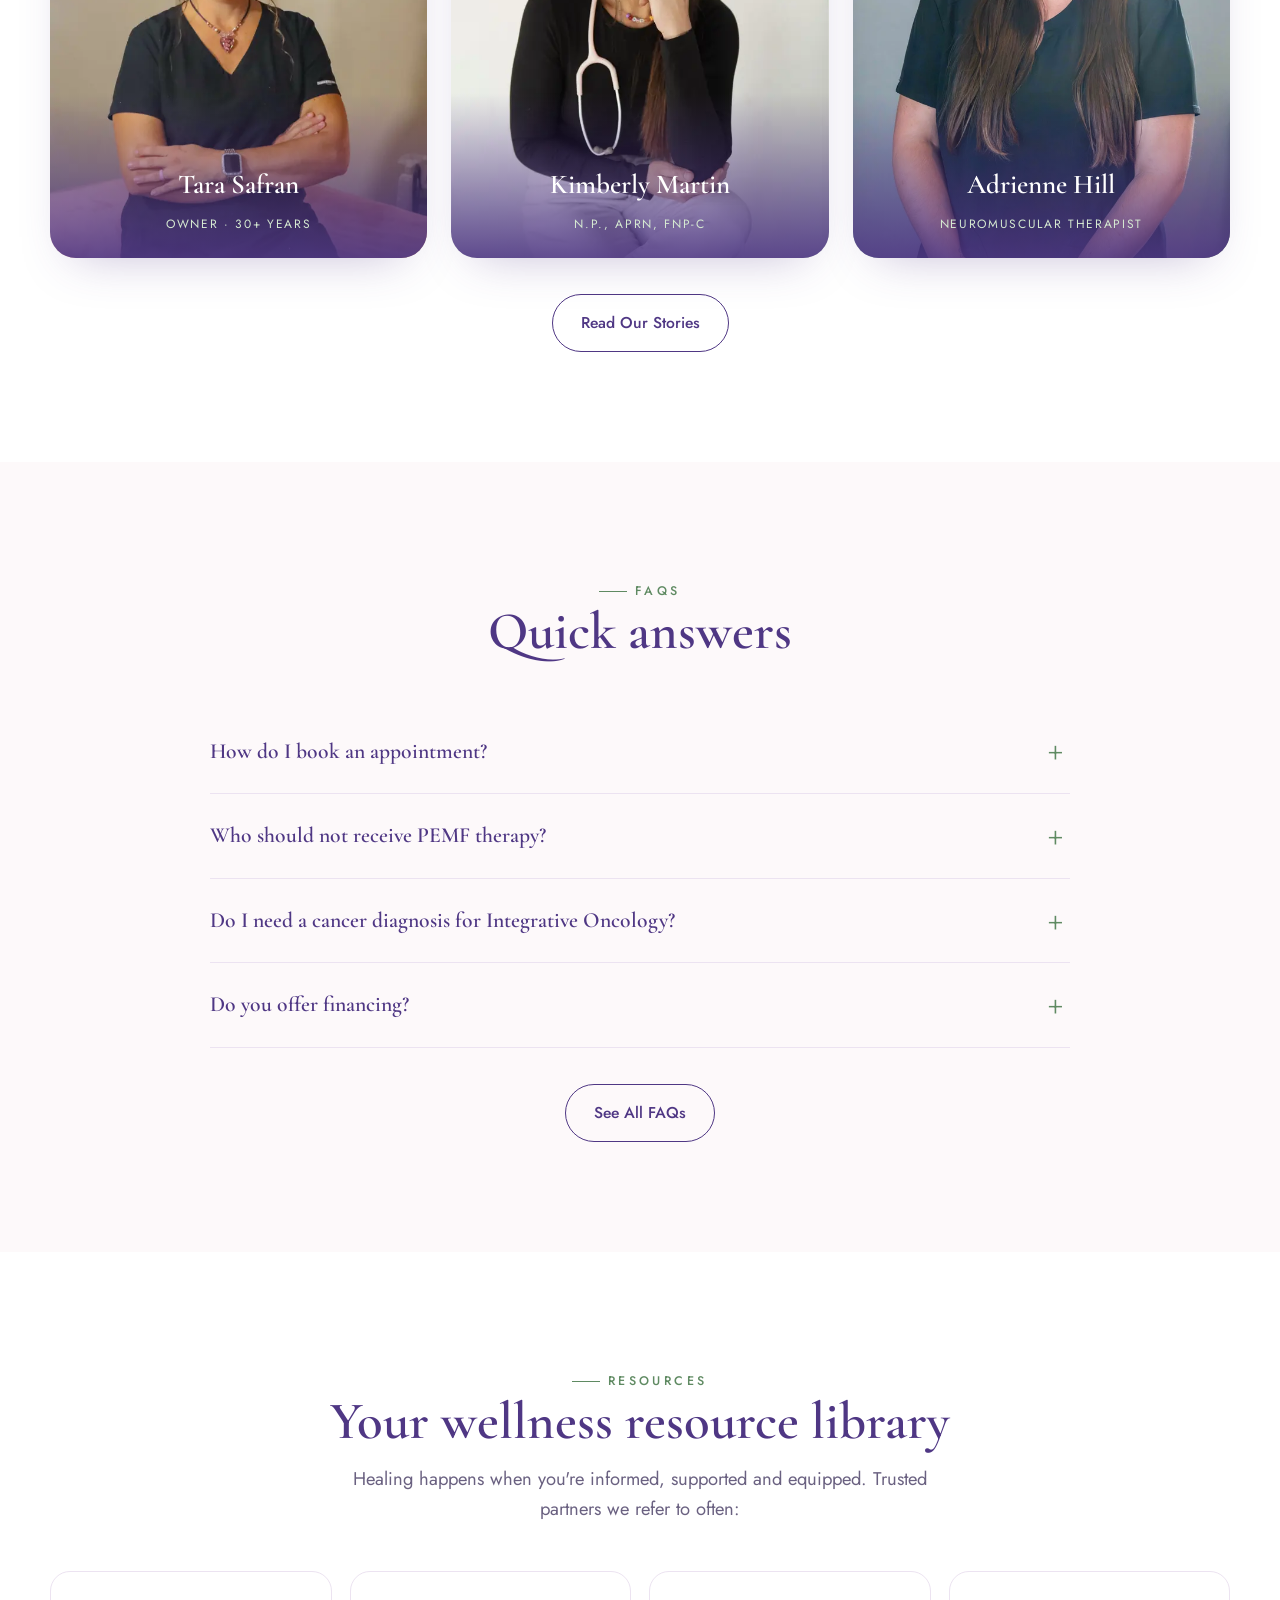
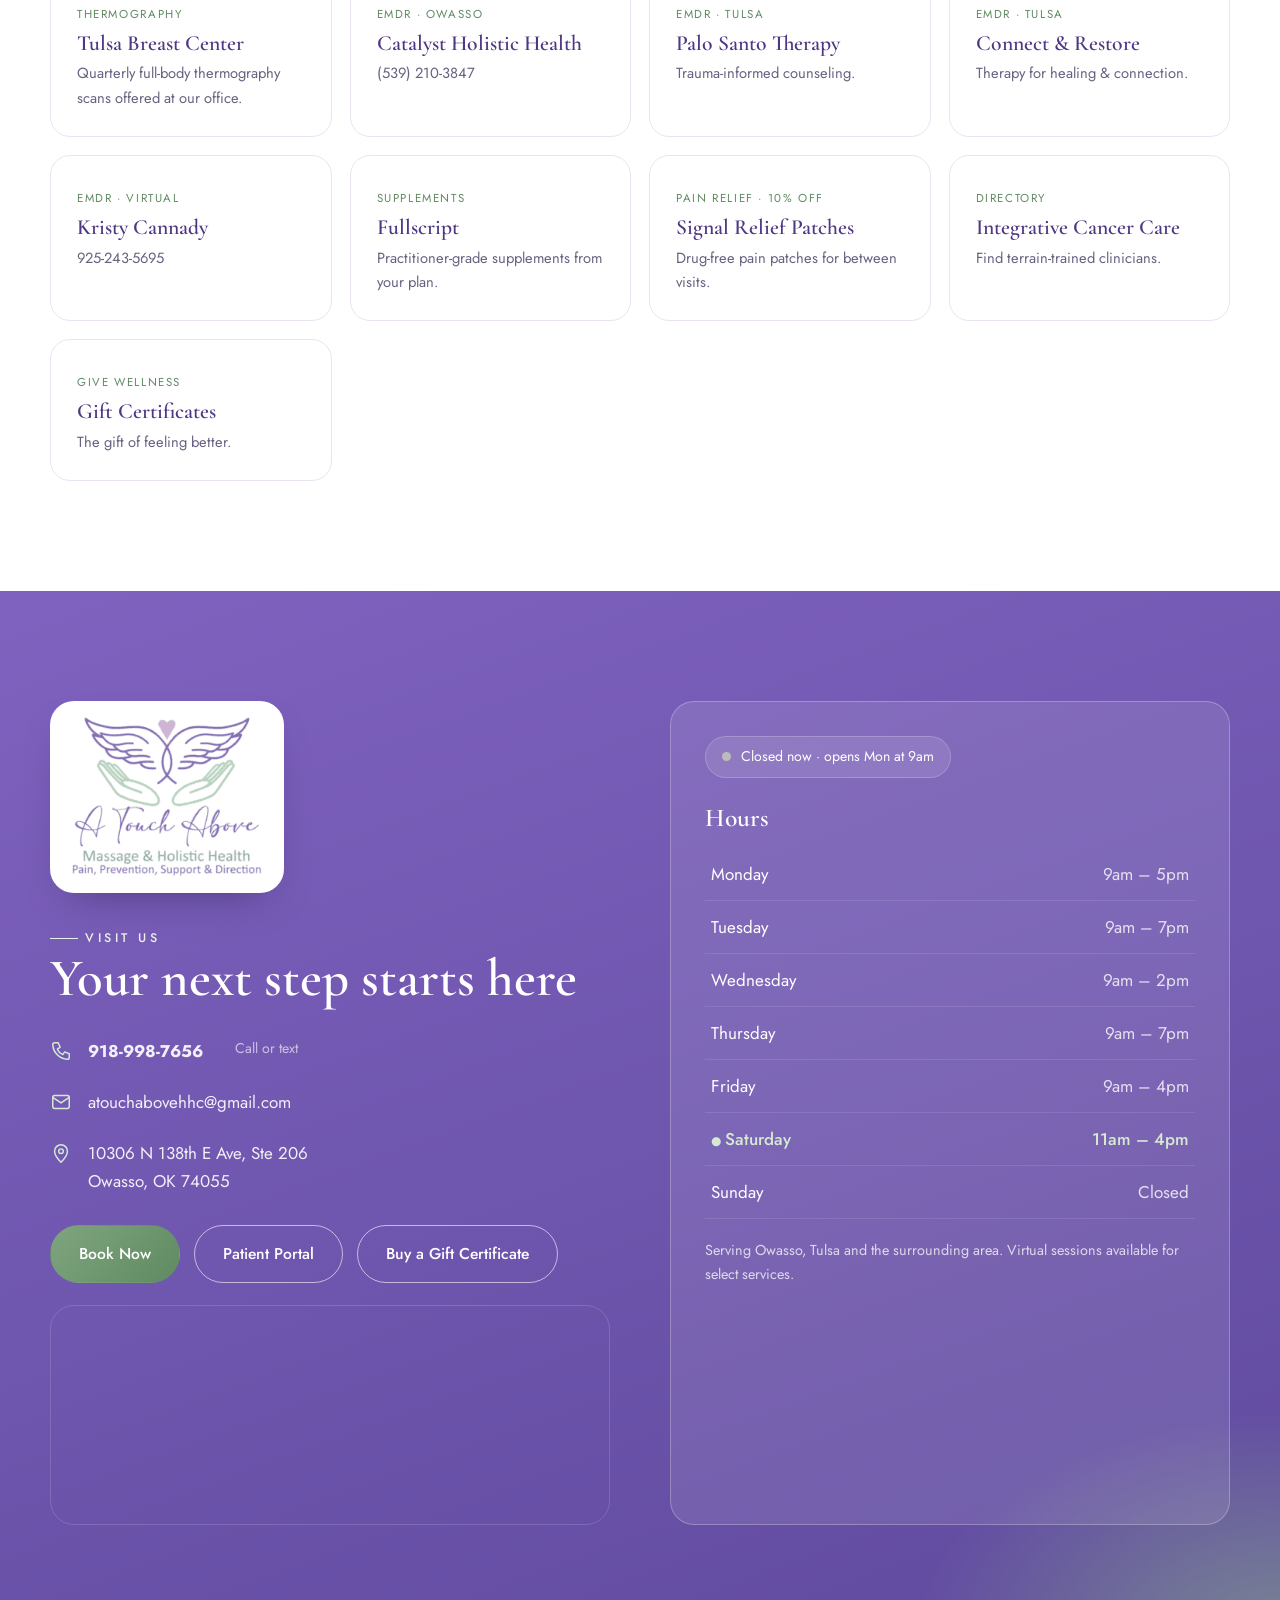
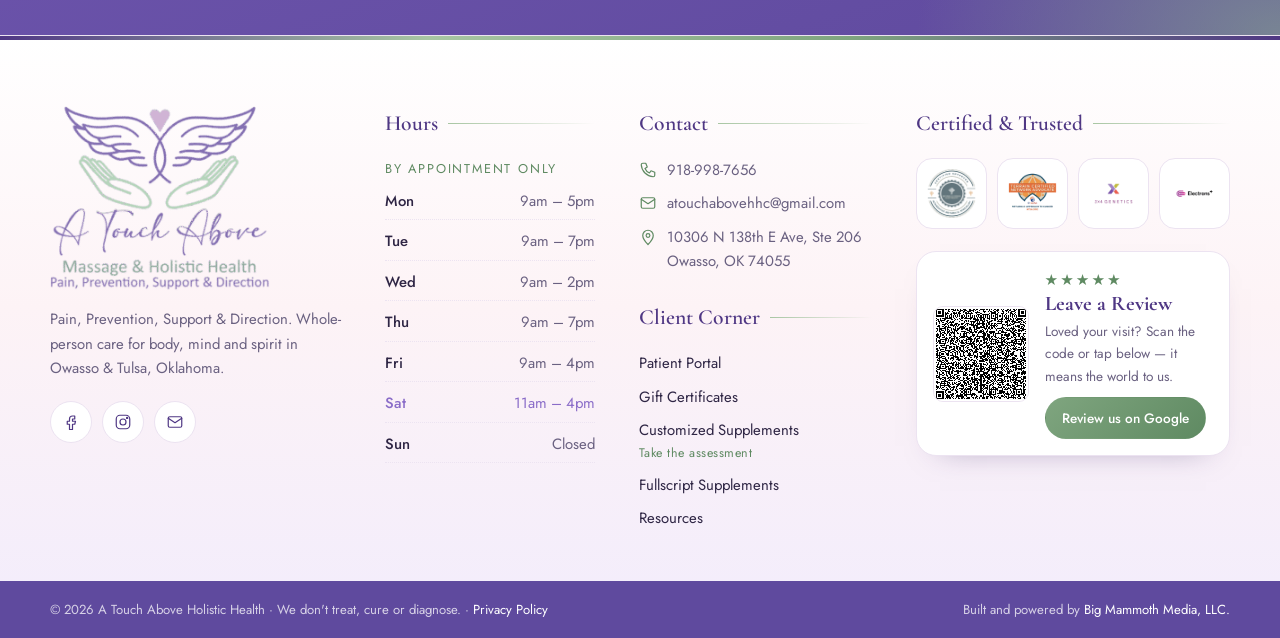
==== commit 3a201a2d: "Hours: open Wed 9am-2pm, Sat now 11am-4pm Co-Authored-By: Claude Opus 5.5 <noreply@anthropic.com> Cl" ====
--- a/index.html
+++ b/index.html
@@ -206,10 +206,10 @@
       <table>
         <tr data-d="1"><td>Monday</td><td>9am – 5pm</td></tr>
         <tr data-d="2"><td>Tuesday</td><td>9am – 7pm</td></tr>
-        <tr data-d="3"><td>Wednesday</td><td>Closed</td></tr>
+        <tr data-d="3"><td>Wednesday</td><td>9am – 2pm</td></tr>
         <tr data-d="4"><td>Thursday</td><td>9am – 7pm</td></tr>
         <tr data-d="5"><td>Friday</td><td>9am – 4pm</td></tr>
-        <tr data-d="6"><td>Saturday</td><td>10am – 4pm</td></tr>
+        <tr data-d="6"><td>Saturday</td><td>11am – 4pm</td></tr>
         <tr data-d="0"><td>Sunday</td><td>Closed</td></tr>
       </table>
       <p style="margin-top:20px;opacity:.75;font-size:.9rem">Serving Owasso, Tulsa and the surrounding area. Virtual sessions available for select services.</p>
